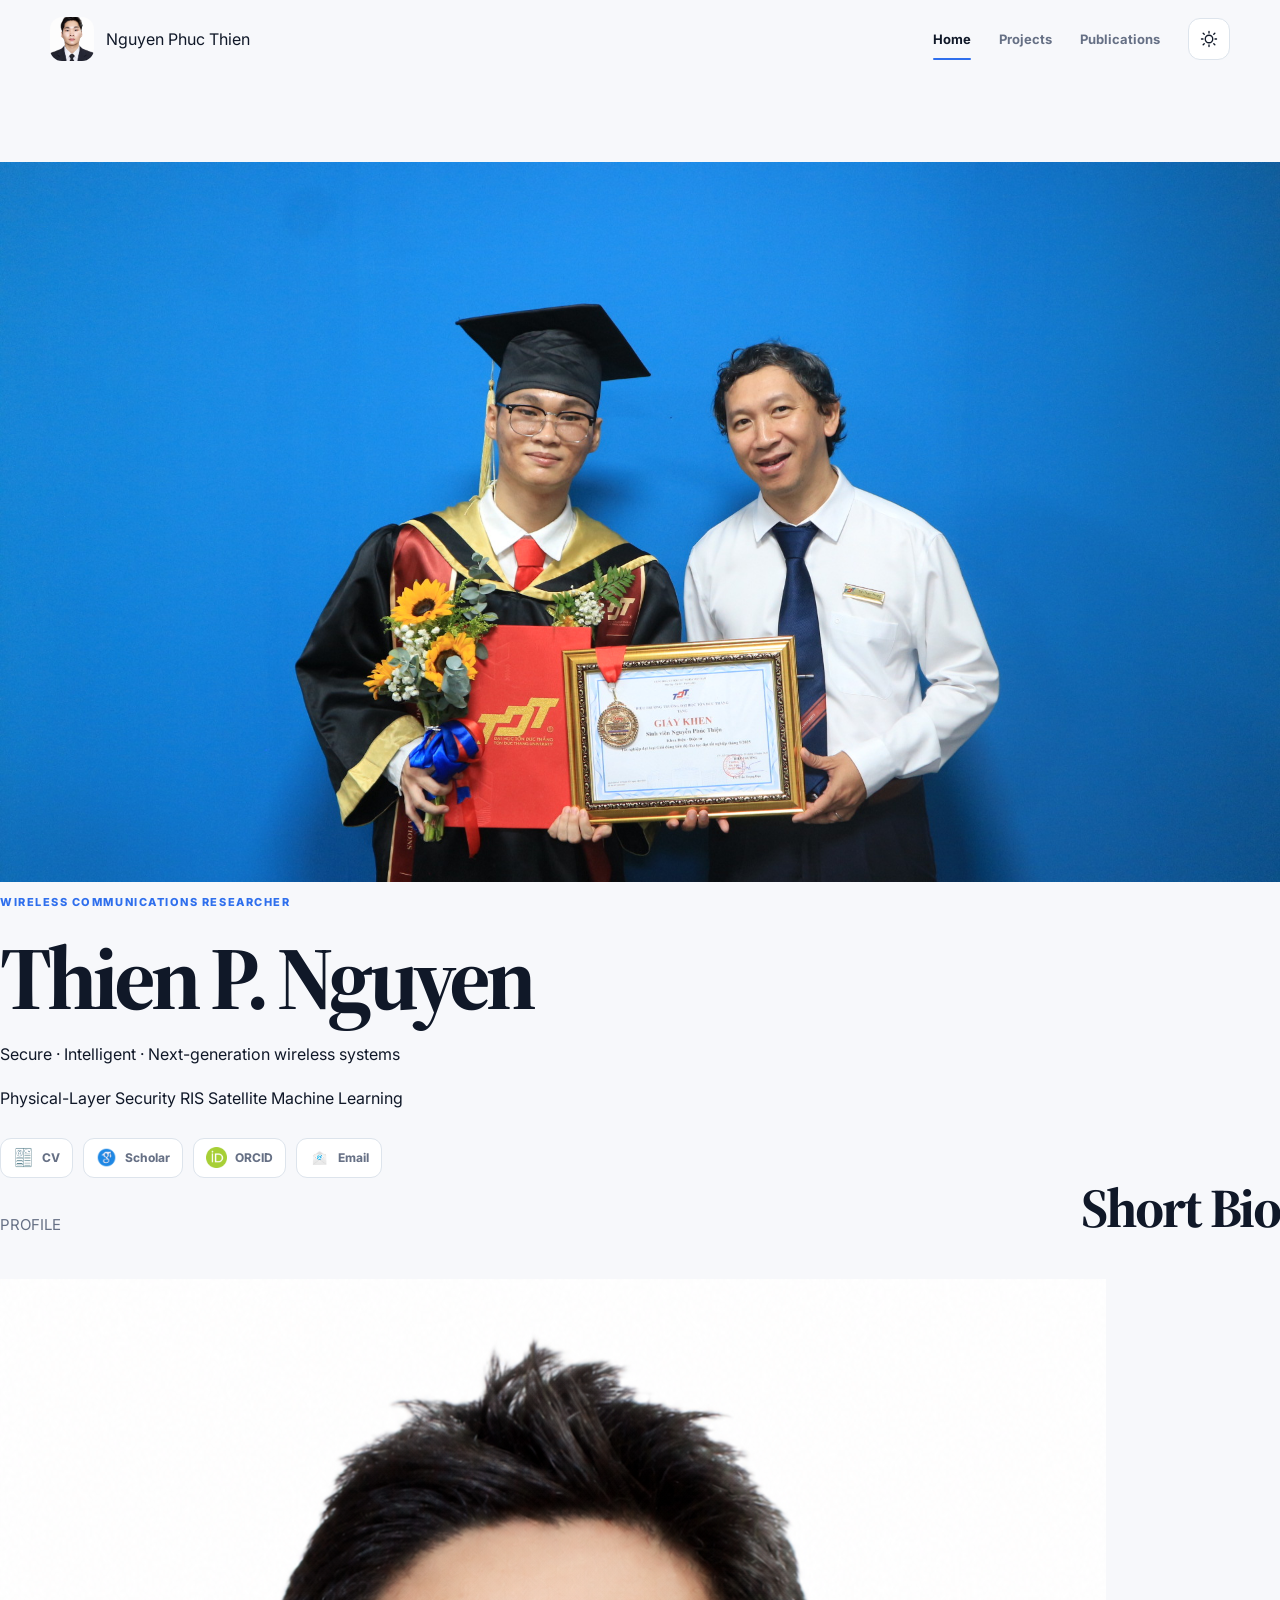
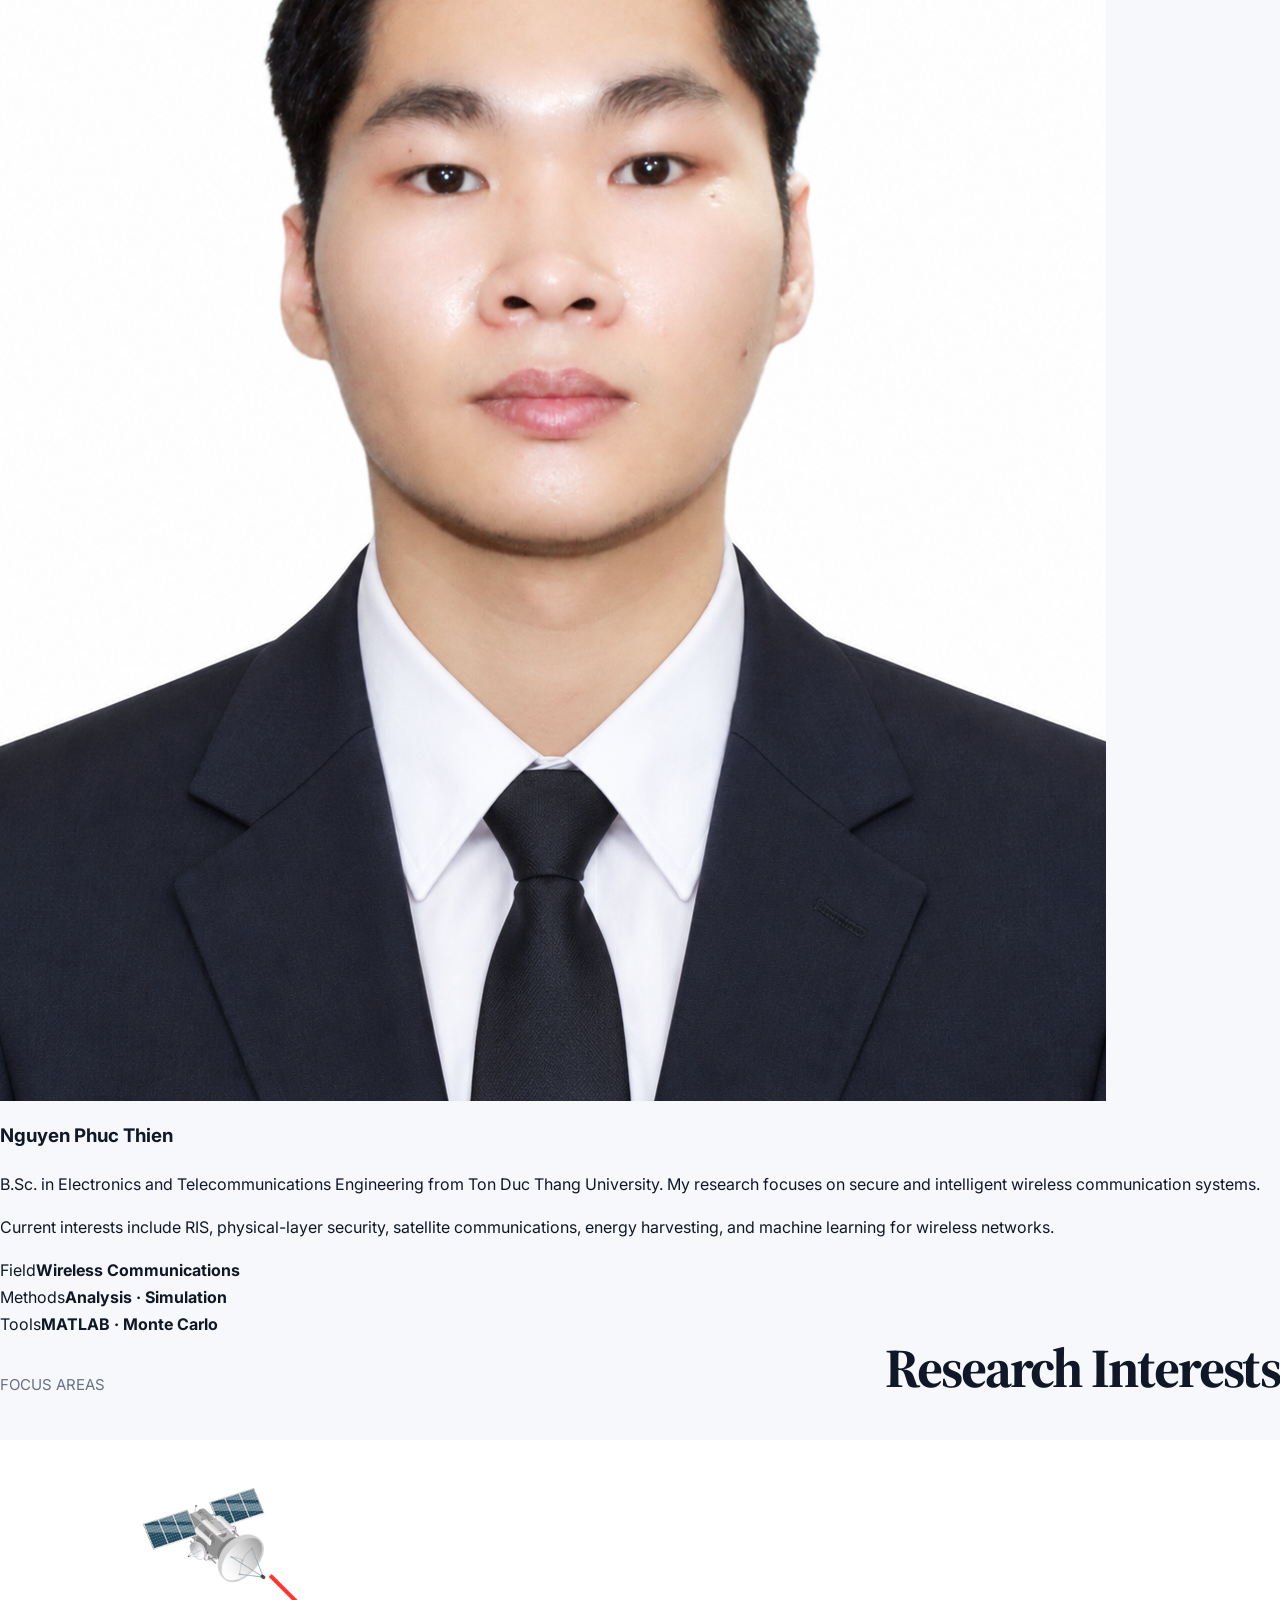
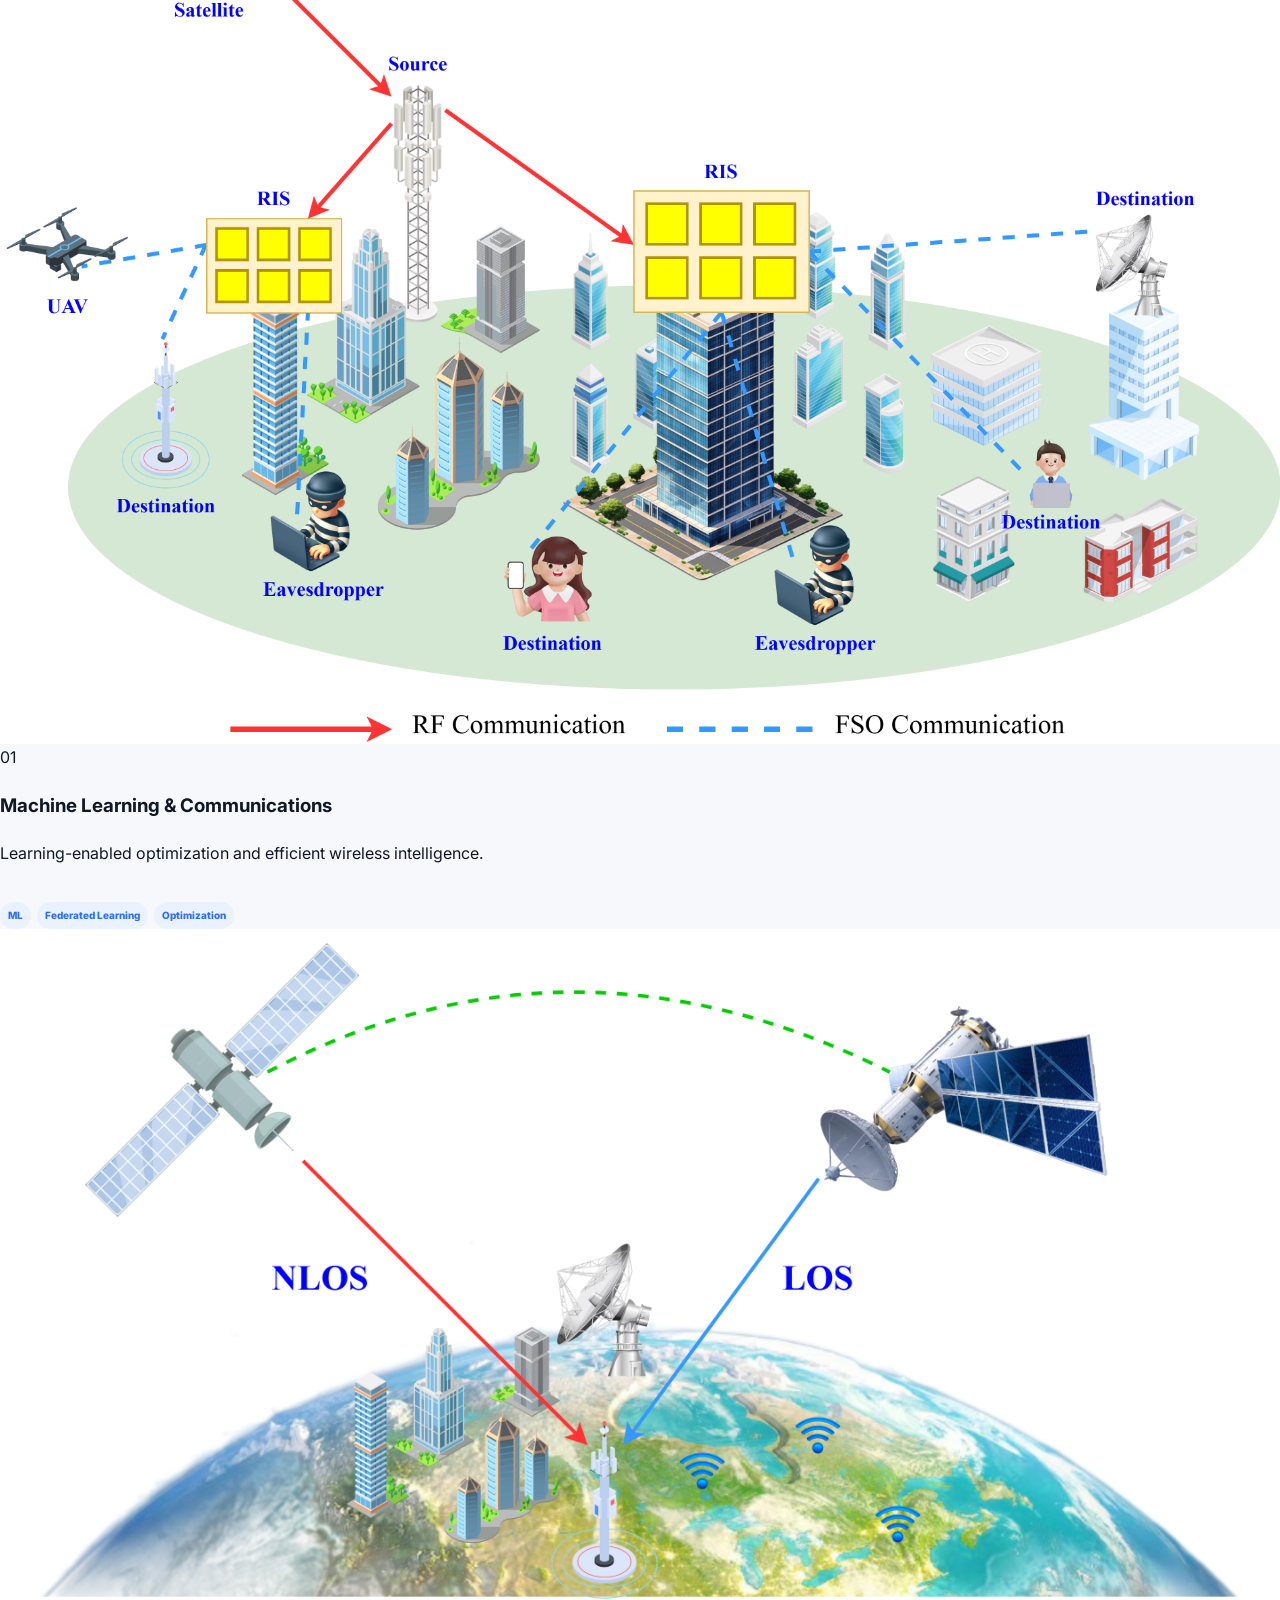
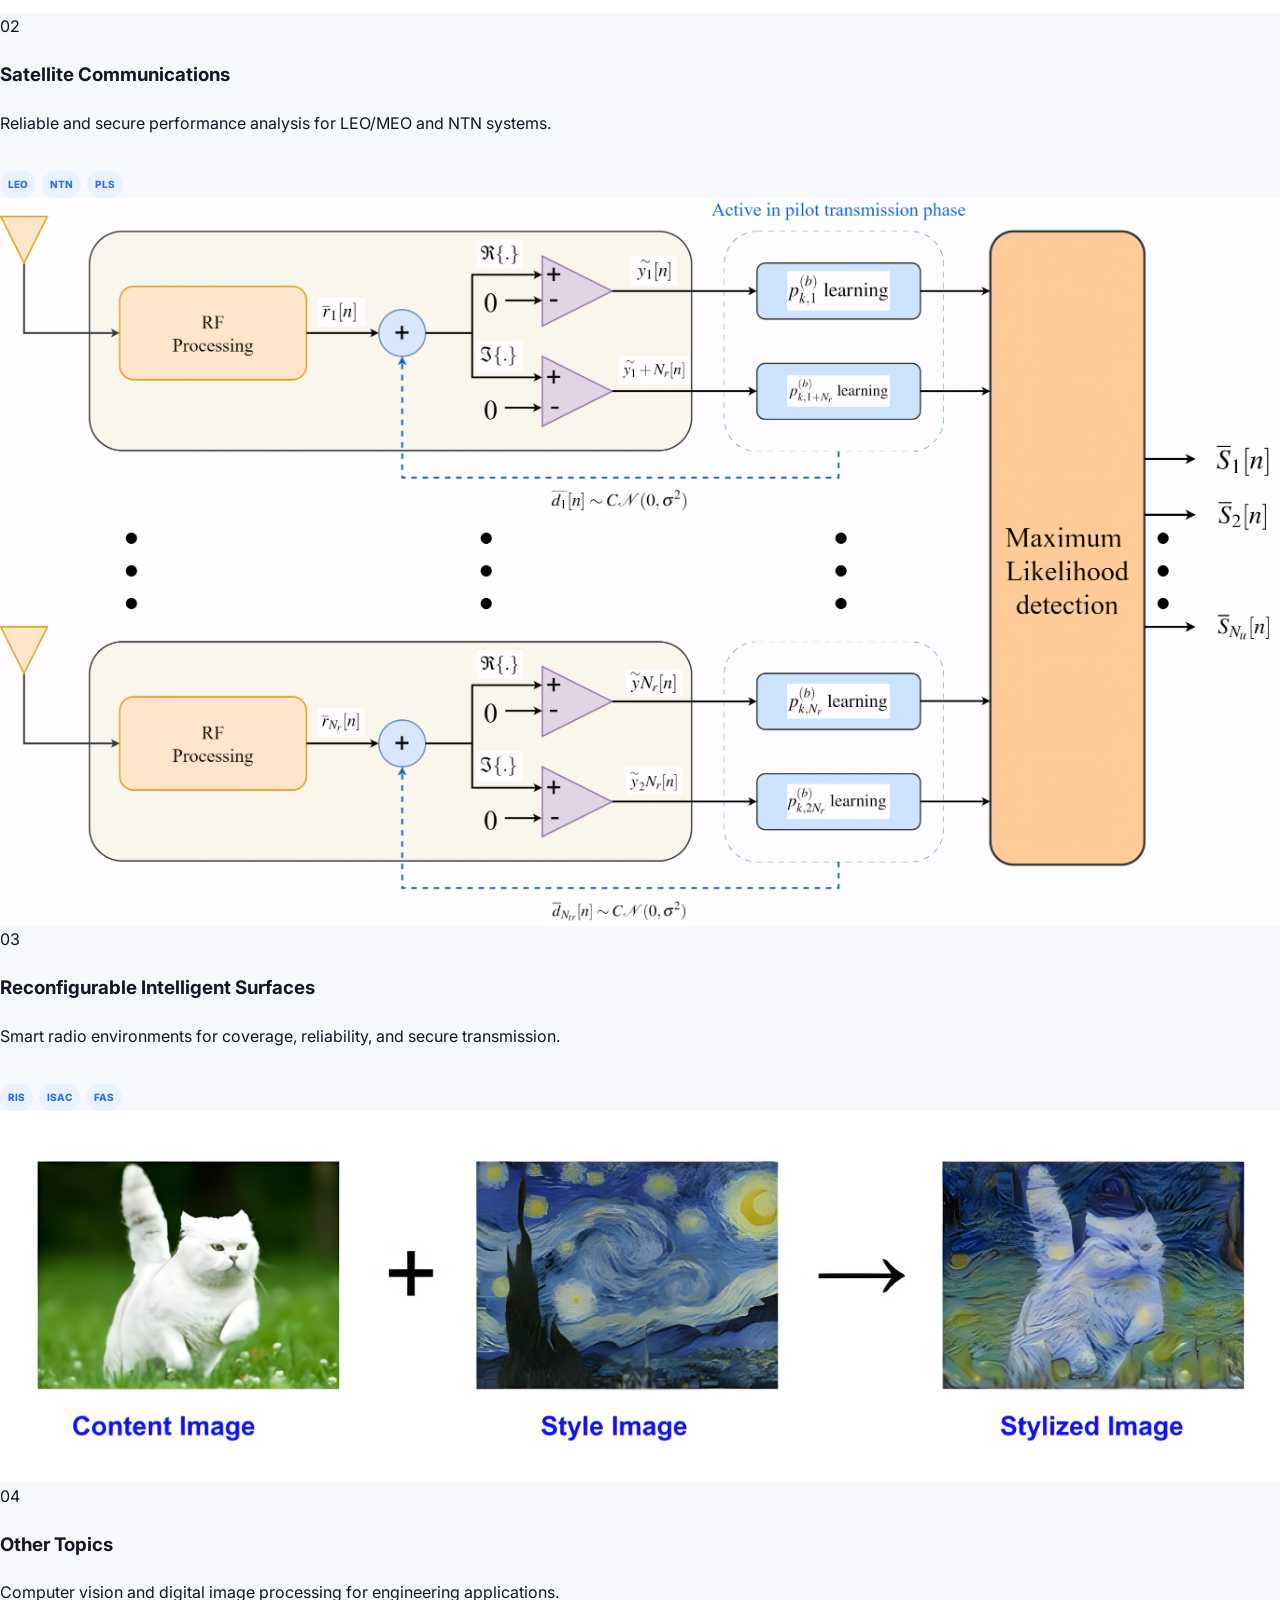
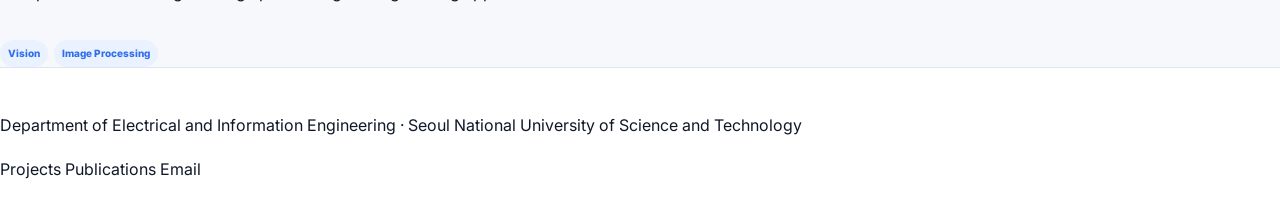
==== index.html @ 49762469 "Refine Home to minimal modern academic style" ====
<!DOCTYPE html>
<html lang="en">
<head>
  <meta charset="UTF-8">
  <meta name="viewport" content="width=device-width,initial-scale=1.0">
  <title>Thien P. Nguyen | Academic Homepage</title>
  <meta name="description" content="Academic homepage of Thien P. Nguyen — Wireless Communications Researcher.">
  <link rel="icon" type="image/png" href="./assets/anhthe.png">
  <link rel="preconnect" href="https://fonts.googleapis.com">
  <link rel="preconnect" href="https://fonts.gstatic.com" crossorigin>
  <link href="https://fonts.googleapis.com/css2?family=Inter:wght@400;500;600;700&family=Source+Serif+4:opsz,wght@8..60,600;8..60,700&display=swap" rel="stylesheet">
  <link rel="stylesheet" href="./assets/css/home.css?v=20260918-3">
</head>
<body>
  <header class="site-header">
    <div class="nav-container">
      <a class="brand" href="index.html">
        <img src="./assets/anhthe.png" alt="Thien P. Nguyen">
        <span>Nguyen Phuc Thien</span>
      </a>

      <nav class="desktop-nav" aria-label="Primary navigation">
        <a class="active" href="index.html">Home</a>
        <a href="projects.html">Projects</a>
        <a href="publications.html">Publications</a>
      </nav>

      <button class="theme-toggle" type="button" aria-label="Toggle light/dark mode">
        <svg class="sun-icon" viewBox="0 0 24 24"><path d="M12 4V2m0 20v-2M4 12H2m20 0h-2M5.64 5.64 4.22 4.22m15.56 15.56-1.42-1.42M18.36 5.64l1.42-1.42M4.22 19.78l1.42-1.42M12 17a5 5 0 1 0 0-10 5 5 0 0 0 0 10Z"/></svg>
        <svg class="moon-icon" viewBox="0 0 24 24"><path d="M21 15.1A9 9 0 1 1 8.9 3a7 7 0 0 0 12.1 12.1Z"/></svg>
      </button>

      <button class="menu-toggle" type="button" aria-label="Open menu" aria-expanded="false">
        <span></span><span></span><span></span>
      </button>
    </div>

    <nav class="mobile-nav" aria-label="Mobile navigation">
      <a class="active" href="index.html">Home</a>
      <a href="projects.html">Projects</a>
      <a href="publications.html">Publications</a>
    </nav>
  </header>

  <main>
    <section class="hero">
      <img class="hero-bg" src="./assets/thayPhuong.JPG" alt="Graduation photo">
      <div class="hero-shade"></div>
      <div class="hero-inner page-width">
        <div class="hero-copy">
          <p class="eyebrow">Wireless Communications Researcher</p>
          <h1>Thien P. Nguyen</h1>
          <p class="hero-role">Secure · Intelligent · Next-generation wireless systems</p>
          <div class="hero-tags">
            <span>Physical-Layer Security</span>
            <span>RIS</span>
            <span>Satellite</span>
            <span>Machine Learning</span>
          </div>
        </div>
      </div>
    </section>

    <section class="academic-links-wrap">
      <div class="academic-links">
        <a href="#" class="academic-link"><img src="./assets/CV.png" alt=""><span>CV</span></a>
        <a href="#" class="academic-link"><img src="./assets/gg.png" alt=""><span>Scholar</span></a>
        <a href="#" class="academic-link"><img src="./assets/ORCID.png" alt=""><span>ORCID</span></a>
        <a href="mailto:nguyenphucthien999@gmail.com" class="academic-link"><img src="./assets/email.png" alt=""><span>Email</span></a>
      </div>
    </section>

    <section class="section-heading">
      <p class="section-label">PROFILE</p>
      <h2>Short Bio</h2>
    </section>

    <section class="bio-band">
      <div class="page-width bio-grid">
        <div class="portrait-wrap">
          <img src="./assets/anhthe.png" alt="Thien P. Nguyen">
        </div>
        <div class="bio-copy">
          <h3>Nguyen Phuc Thien</h3>
          <p>
            B.Sc. in Electronics and Telecommunications Engineering from
            <a href="https://tdtu.edu.vn/" target="_blank" rel="noopener">Ton Duc Thang University</a>.
            My research focuses on secure and intelligent wireless communication systems.
          </p>
          <p>
            Current interests include RIS, physical-layer security, satellite communications,
            energy harvesting, and machine learning for wireless networks.
          </p>

          <div class="bio-meta">
            <div><span>Field</span><strong>Wireless Communications</strong></div>
            <div><span>Methods</span><strong>Analysis · Simulation</strong></div>
            <div><span>Tools</span><strong>MATLAB · Monte Carlo</strong></div>
          </div>
        </div>
      </div>
    </section>

    <section class="section-heading research-heading">
      <p class="section-label">FOCUS AREAS</p>
      <h2>Research Interests</h2>
    </section>

    <section class="research-list page-width">
      <article class="research-row">
        <div class="research-visual">
          <img src="./assets/b1.png" alt="Machine learning and communications">
        </div>
        <div class="research-text">
          <span class="number">01</span>
          <h3>Machine Learning &amp; Communications</h3>
          <p>Learning-enabled optimization and efficient wireless intelligence.</p>
          <div class="tags"><span>ML</span><span>Federated Learning</span><span>Optimization</span></div>
        </div>
      </article>

      <article class="research-row">
        <div class="research-visual">
          <img src="./assets/b2.png" alt="Satellite communications">
        </div>
        <div class="research-text">
          <span class="number">02</span>
          <h3>Satellite Communications</h3>
          <p>Reliable and secure performance analysis for LEO/MEO and NTN systems.</p>
          <div class="tags"><span>LEO</span><span>NTN</span><span>PLS</span></div>
        </div>
      </article>

      <article class="research-row">
        <div class="research-visual">
          <img src="./assets/b3.png" alt="Reconfigurable intelligent surfaces">
        </div>
        <div class="research-text">
          <span class="number">03</span>
          <h3>Reconfigurable Intelligent Surfaces</h3>
          <p>Smart radio environments for coverage, reliability, and secure transmission.</p>
          <div class="tags"><span>RIS</span><span>ISAC</span><span>FAS</span></div>
        </div>
      </article>

      <article class="research-row">
        <div class="research-visual">
          <img src="./assets/b4.png" alt="Image processing">
        </div>
        <div class="research-text">
          <span class="number">04</span>
          <h3>Other Topics</h3>
          <p>Computer vision and digital image processing for engineering applications.</p>
          <div class="tags"><span>Vision</span><span>Image Processing</span></div>
        </div>
      </article>
    </section>
  </main>

  <footer class="site-footer">
    <div class="page-width footer-inner">
      <p>Department of Electrical and Information Engineering · Seoul National University of Science and Technology</p>
      <div>
        <a href="projects.html">Projects</a>
        <a href="publications.html">Publications</a>
        <a href="mailto:nguyenphucthien999@gmail.com">Email</a>
      </div>
    </div>
  </footer>

  <script src="./assets/js/main.js?v=20260918-3"></script>
</body>
</html>
---- assets/css/home.css ----
:root{
  --bg:#f7f8fb;--surface:#ffffff;--surface-soft:#eef3f8;--text:#101828;--muted:#667085;
  --line:#dde4ec;--navy:#12335a;--blue:#2f6fed;--blue-soft:#eaf1ff;--shadow:0 22px 60px rgba(18,51,90,.12);
  --container:1180px;
}
*{box-sizing:border-box}
html{scroll-behavior:smooth}
body{margin:0;background:var(--bg);color:var(--text);font-family:Inter,Arial,sans-serif;line-height:1.7;-webkit-font-smoothing:antialiased}
a{color:inherit;text-decoration:none}
img{max-width:100%;display:block}
button{font:inherit}
.page-container{width:min(calc(100% - 40px),var(--container));margin:0 auto}
.section-space{padding:104px 0}
.nav-shell{position:sticky;top:0;z-index:100;background:color-mix(in srgb,var(--bg) 88%,transparent);backdrop-filter:blur(18px);border-bottom:1px solid var(--line)}
.nav-container{height:78px;width:min(calc(100% - 40px),var(--container));margin:0 auto;display:flex;align-items:center;gap:28px}
.brand{display:flex;align-items:center;gap:12px;min-width:0}
.brand img{width:44px;height:44px;border-radius:12px;object-fit:cover}
.brand span{display:grid;line-height:1.15}
.brand strong{font-size:14px;letter-spacing:.01em}
.brand small{margin-top:5px;font-size:11px;color:var(--muted);font-weight:600}
.desktop-nav{margin-left:auto;display:flex;align-items:center;gap:28px}
.desktop-nav a{font-size:13px;color:var(--muted);font-weight:700;position:relative}
.desktop-nav a:hover,.desktop-nav a.active{color:var(--text)}
.desktop-nav a.active:after{content:"";position:absolute;height:2px;left:0;right:0;bottom:-10px;background:var(--blue);border-radius:999px}
.nav-actions{display:flex;align-items:center;gap:9px}
.theme-toggle,.menu-toggle{width:42px;height:42px;border:1px solid var(--line);background:var(--surface);border-radius:12px;display:grid;place-items:center;color:var(--text);cursor:pointer}
.theme-toggle svg{width:18px;height:18px;fill:none;stroke:currentColor;stroke-width:1.8;stroke-linecap:round;stroke-linejoin:round}
.theme-toggle .moon-icon{display:none}
.menu-toggle{display:none;padding:0;align-content:center;gap:4px}
.menu-toggle span{display:block;width:17px;height:1.5px;background:currentColor}
.mobile-nav{display:none;border-bottom:1px solid var(--line);background:var(--surface);padding:8px 20px 14px}
.mobile-nav.open{display:grid}
.mobile-nav a{padding:11px 0;font-size:14px;font-weight:700;color:var(--muted);border-bottom:1px solid var(--line)}
.mobile-nav a:last-child{border-bottom:0}
.mobile-nav a.active{color:var(--text)}

.hero{padding-top:84px}
.hero-grid{display:grid;grid-template-columns:minmax(0,1.05fr) minmax(380px,.95fr);gap:76px;align-items:center}
.eyebrow{display:flex;align-items:center;gap:10px;color:var(--blue);font-size:11px;letter-spacing:.14em;text-transform:uppercase;font-weight:800}
.eyebrow span{width:8px;height:8px;border-radius:50%;background:var(--blue);box-shadow:0 0 0 5px color-mix(in srgb,var(--blue) 12%,transparent)}
.hero-copy h1{font-family:"Source Serif 4",Georgia,serif;font-size:clamp(58px,7vw,90px);line-height:.98;letter-spacing:-.055em;margin:22px 0 20px}
.hero-copy h1 em{font-style:normal;color:var(--blue)}
.hero-copy h2{font-size:clamp(22px,2vw,30px);line-height:1.25;letter-spacing:-.03em;margin:0 0 18px;max-width:760px}
.hero-lead{max-width:710px;color:var(--muted);font-size:17px;margin:0}
.hero-actions{display:flex;gap:12px;flex-wrap:wrap;margin-top:32px}
.btn{height:48px;padding:0 20px;border-radius:12px;display:inline-flex;align-items:center;justify-content:center;font-size:13px;font-weight:800;transition:.2s ease}
.btn:hover{transform:translateY(-2px)}
.btn.primary{background:var(--navy);color:#fff;box-shadow:0 12px 25px rgba(18,51,90,.18)}
.btn.secondary{background:var(--surface);border:1px solid var(--line);color:var(--text)}
.academic-links{display:flex;flex-wrap:wrap;gap:10px;margin-top:26px}
.academic-link{height:40px;padding:0 12px;border:1px solid var(--line);background:var(--surface);border-radius:11px;display:inline-flex;align-items:center;gap:8px;font-size:12px;font-weight:750;color:var(--muted)}
.academic-link:hover{color:var(--blue);border-color:color-mix(in srgb,var(--blue) 45%,var(--line))}
.academic-link img{width:21px;height:21px;object-fit:contain}
.hero-visual{position:relative}
.image-card{background:var(--surface);padding:12px;border-radius:30px;border:1px solid var(--line);box-shadow:var(--shadow);transform:rotate(1.2deg)}
.image-card img{width:100%;height:545px;object-fit:cover;object-position:50% 40%;border-radius:21px}
.floating-note{position:absolute;background:color-mix(in srgb,var(--surface) 94%,transparent);backdrop-filter:blur(12px);border:1px solid var(--line);box-shadow:0 14px 35px rgba(18,51,90,.12);border-radius:15px;padding:12px 14px;display:flex;align-items:center;gap:10px}
.floating-note small{display:block;color:var(--muted);font-size:10px;margin-bottom:2px}
.floating-note strong{font-size:12px}
.note-top{left:-35px;top:54px}.note-bottom{right:-18px;bottom:40px;display:block}
.note-dot{width:10px;height:10px;border-radius:50%;background:#39a66c;box-shadow:0 0 0 5px rgba(57,166,108,.13)}

.research-strip{background:var(--navy);color:#fff}
.strip-grid{display:grid;grid-template-columns:repeat(4,1fr)}
.strip-grid div{padding:22px 24px;border-right:1px solid rgba(255,255,255,.16);display:grid;grid-template-columns:auto 1fr;gap:13px;align-items:center}
.strip-grid div:first-child{padding-left:0}.strip-grid div:last-child{border-right:0}
.strip-grid span{font-size:10px;color:#8fb3e9;font-weight:800}
.strip-grid strong{font-size:12px;line-height:1.35}

.about-grid{display:grid;grid-template-columns:340px 1fr;gap:78px;align-items:center}
.portrait-card{background:var(--surface);border:1px solid var(--line);border-radius:24px;padding:14px;box-shadow:var(--shadow)}
.portrait-card>img{width:100%;aspect-ratio:4/5;object-fit:cover;object-position:center 25%;border-radius:17px}
.portrait-caption{padding:15px 5px 4px;display:grid;gap:4px}
.portrait-caption strong{font-size:14px}.portrait-caption span{font-size:11px;color:var(--muted)}
.section-kicker{text-transform:uppercase;letter-spacing:.14em;font-size:10px;color:var(--blue);font-weight:850;margin-bottom:13px}
.about-copy h2,.section-heading h2,.closing-card h2{font-family:"Source Serif 4",Georgia,serif;font-size:clamp(36px,4.3vw,58px);line-height:1.08;letter-spacing:-.04em;margin:0 0 24px}
.about-copy>p{font-size:16px;color:var(--muted);margin:0 0 18px}
.about-copy a{color:var(--blue);font-weight:650}
.about-meta{display:grid;grid-template-columns:repeat(3,1fr);gap:12px;margin-top:30px}
.about-meta div{background:var(--surface);border:1px solid var(--line);border-radius:14px;padding:14px}
.about-meta span{display:block;color:var(--muted);font-size:10px;text-transform:uppercase;letter-spacing:.09em;font-weight:800;margin-bottom:5px}
.about-meta strong{font-size:12px;line-height:1.35}

.research-section{background:var(--surface-soft);border-block:1px solid var(--line)}
.section-heading{display:flex;justify-content:space-between;gap:60px;align-items:end;margin-bottom:42px}
.section-heading h2{margin-bottom:0}.section-heading>p{max-width:430px;margin:0;color:var(--muted);font-size:15px}
.research-grid{display:grid;grid-template-columns:repeat(2,1fr);gap:18px}
.research-card{background:var(--surface);border:1px solid var(--line);border-radius:20px;overflow:hidden;display:grid;grid-template-columns:220px 1fr;min-height:270px;transition:.22s ease}
.research-card:hover{transform:translateY(-4px);box-shadow:var(--shadow)}
.research-image{background:#fff;display:grid;place-items:center;padding:18px;border-right:1px solid var(--line)}
.research-image img{width:100%;height:100%;max-height:230px;object-fit:contain}
.research-content{padding:25px;display:flex;flex-direction:column}
.card-index{font-size:10px;color:var(--blue);font-weight:850;letter-spacing:.12em}
.research-content h3{font-size:20px;line-height:1.25;letter-spacing:-.02em;margin:9px 0 10px}
.research-content p{color:var(--muted);font-size:13.5px;margin:0}
.tags{display:flex;flex-wrap:wrap;gap:6px;margin-top:auto;padding-top:18px}
.tags span{background:var(--blue-soft);color:var(--blue);font-size:10px;font-weight:800;border-radius:999px;padding:5px 8px}

.closing-section{padding-top:78px;padding-bottom:78px}
.closing-card{background:linear-gradient(135deg,var(--navy),#1c4d85);color:#fff;border-radius:24px;padding:42px 46px;display:flex;align-items:center;justify-content:space-between;gap:30px}
.closing-card h2{font-size:clamp(30px,3.5vw,46px);margin:0;max-width:760px}
.closing-card .section-kicker{color:#9bc0ff}.closing-card .btn.primary{background:#fff;color:var(--navy);box-shadow:none}

.site-footer{border-top:1px solid var(--line);background:var(--surface);padding:28px 0}
.footer-grid{display:flex;align-items:center;justify-content:space-between;gap:30px}
.footer-grid strong{font-size:13px}.footer-grid p{margin:3px 0 0;color:var(--muted);font-size:11px}
.footer-links{display:flex;gap:18px}.footer-links a{font-size:11px;font-weight:750;color:var(--muted)}.footer-links a:hover{color:var(--blue)}

body.dark-mode{
  --bg:#0f141b;--surface:#151c25;--surface-soft:#121922;--text:#eef3f8;--muted:#9caec2;
  --line:#273240;--navy:#0d2747;--blue:#77a8ff;--blue-soft:#172b49;--shadow:0 22px 60px rgba(0,0,0,.28)
}
body.dark-mode .sun-icon{display:none}.moon-icon{display:none}body.dark-mode .moon-icon{display:block}
body.dark-mode .research-image{background:#f6f8fb}
body.dark-mode .closing-card{background:linear-gradient(135deg,#112c4f,#19477b)}

@media(max-width:1020px){
  .hero-grid{grid-template-columns:1fr;gap:50px}
  .hero-copy{max-width:760px}
  .hero-visual{max-width:650px}
  .image-card img{height:500px}
  .strip-grid{grid-template-columns:repeat(2,1fr)}
  .strip-grid div:nth-child(2){border-right:0}
  .strip-grid div:first-child,.strip-grid div:nth-child(3){padding-left:0}
  .about-grid{grid-template-columns:280px 1fr;gap:50px}
  .research-card{grid-template-columns:180px 1fr}
}
@media(max-width:760px){
  .page-container{width:min(calc(100% - 28px),var(--container))}
  .section-space{padding:78px 0}
  .desktop-nav{display:none}.menu-toggle{display:grid}
  .brand small{display:none}
  .hero{padding-top:62px}
  .hero-copy h1{font-size:clamp(48px,14vw,70px)}
  .hero-visual{max-width:none}
  .image-card img{height:420px}
  .note-top{left:10px;top:24px}.note-bottom{right:8px;bottom:20px}
  .strip-grid{grid-template-columns:1fr}
  .strip-grid div{border-right:0;border-bottom:1px solid rgba(255,255,255,.16);padding-left:0}
  .strip-grid div:last-child{border-bottom:0}
  .about-grid{grid-template-columns:1fr}
  .portrait-card{max-width:340px}
  .about-meta{grid-template-columns:1fr}
  .section-heading{align-items:start;flex-direction:column;gap:16px}
  .research-grid{grid-template-columns:1fr}
  .research-card{grid-template-columns:150px 1fr}
  .closing-card{align-items:flex-start;flex-direction:column;padding:32px}
  .footer-grid{align-items:flex-start;flex-direction:column}
}
@media(max-width:520px){
  .nav-container{height:68px}
  .brand img{width:38px;height:38px}
  .brand strong{font-size:13px}
  .hero-grid{gap:38px}
  .hero-copy h2{font-size:21px}
  .hero-lead{font-size:15px}
  .academic-links{gap:7px}
  .academic-link{height:38px;padding:0 10px}
  .image-card{padding:8px;border-radius:22px}
  .image-card img{height:330px;border-radius:16px}
  .floating-note{display:none}
  .research-card{grid-template-columns:1fr}
  .research-image{height:210px;border-right:0;border-bottom:1px solid var(--line)}
}
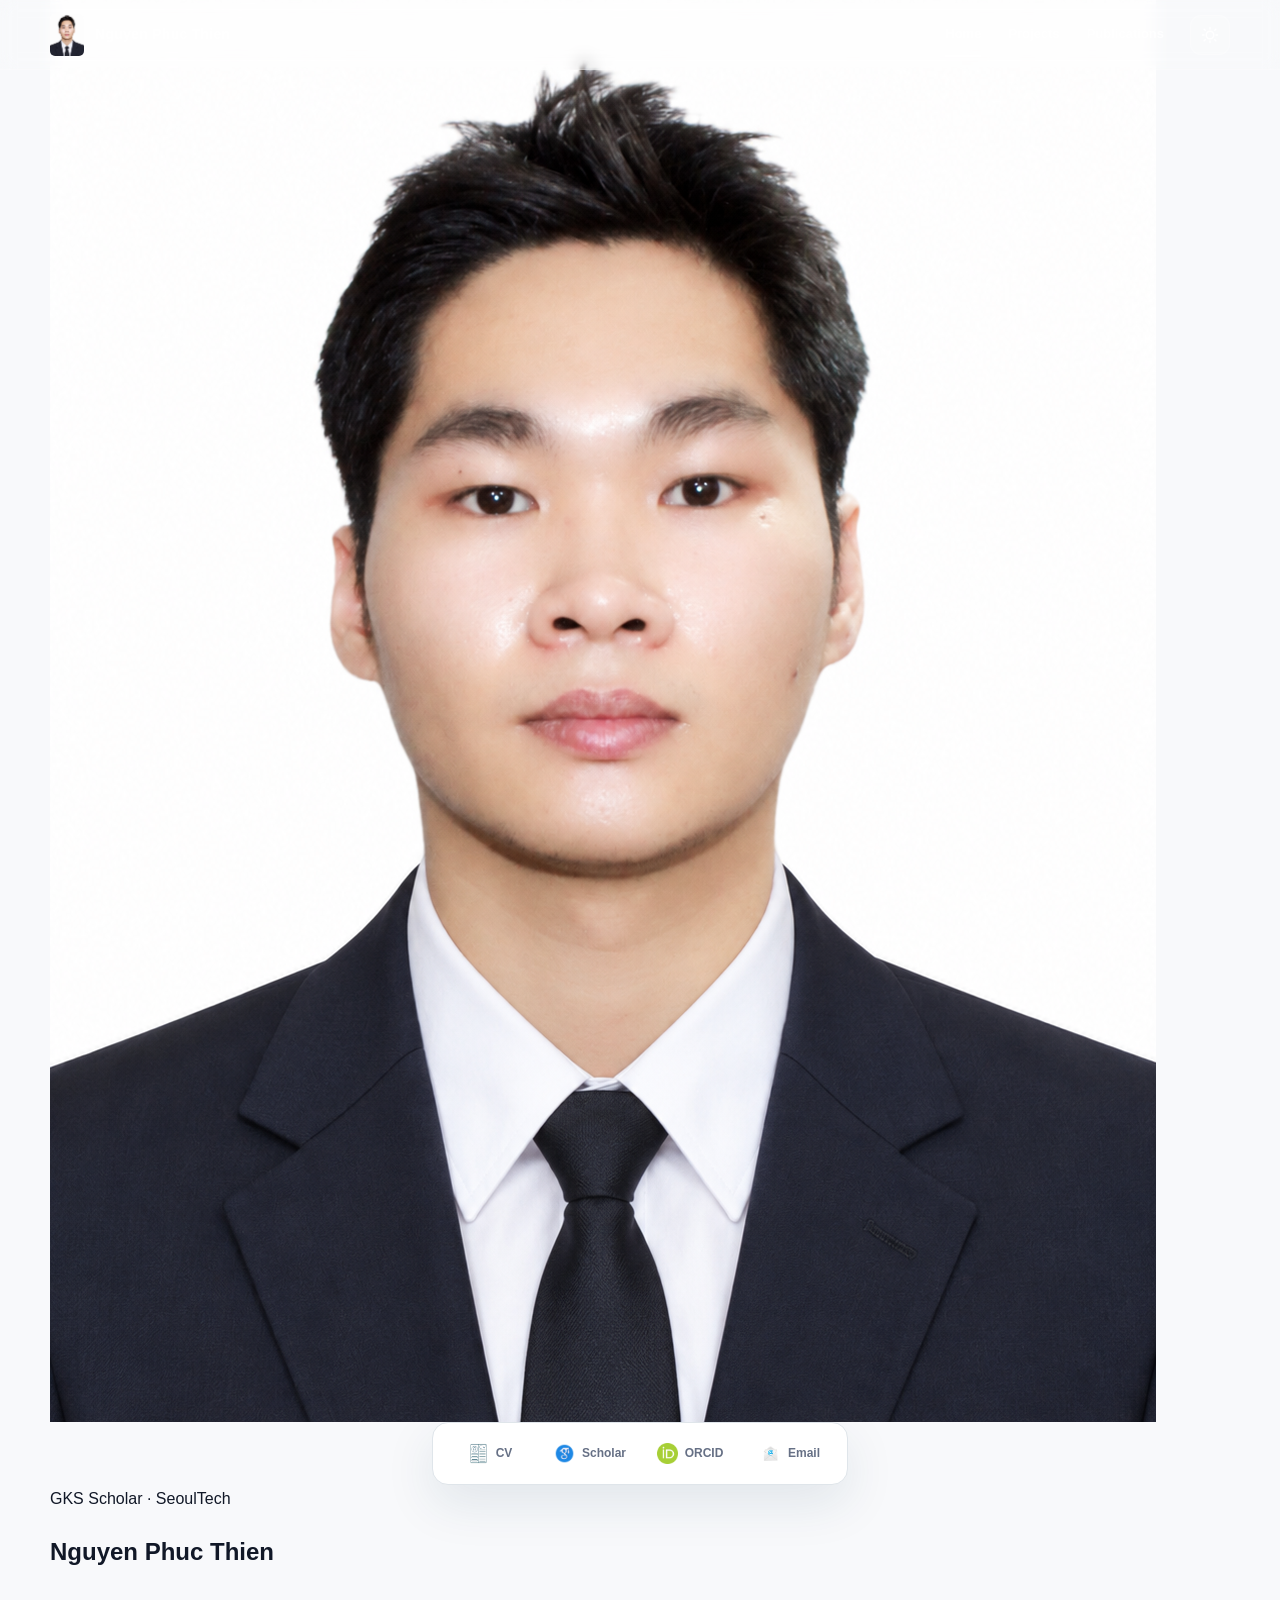
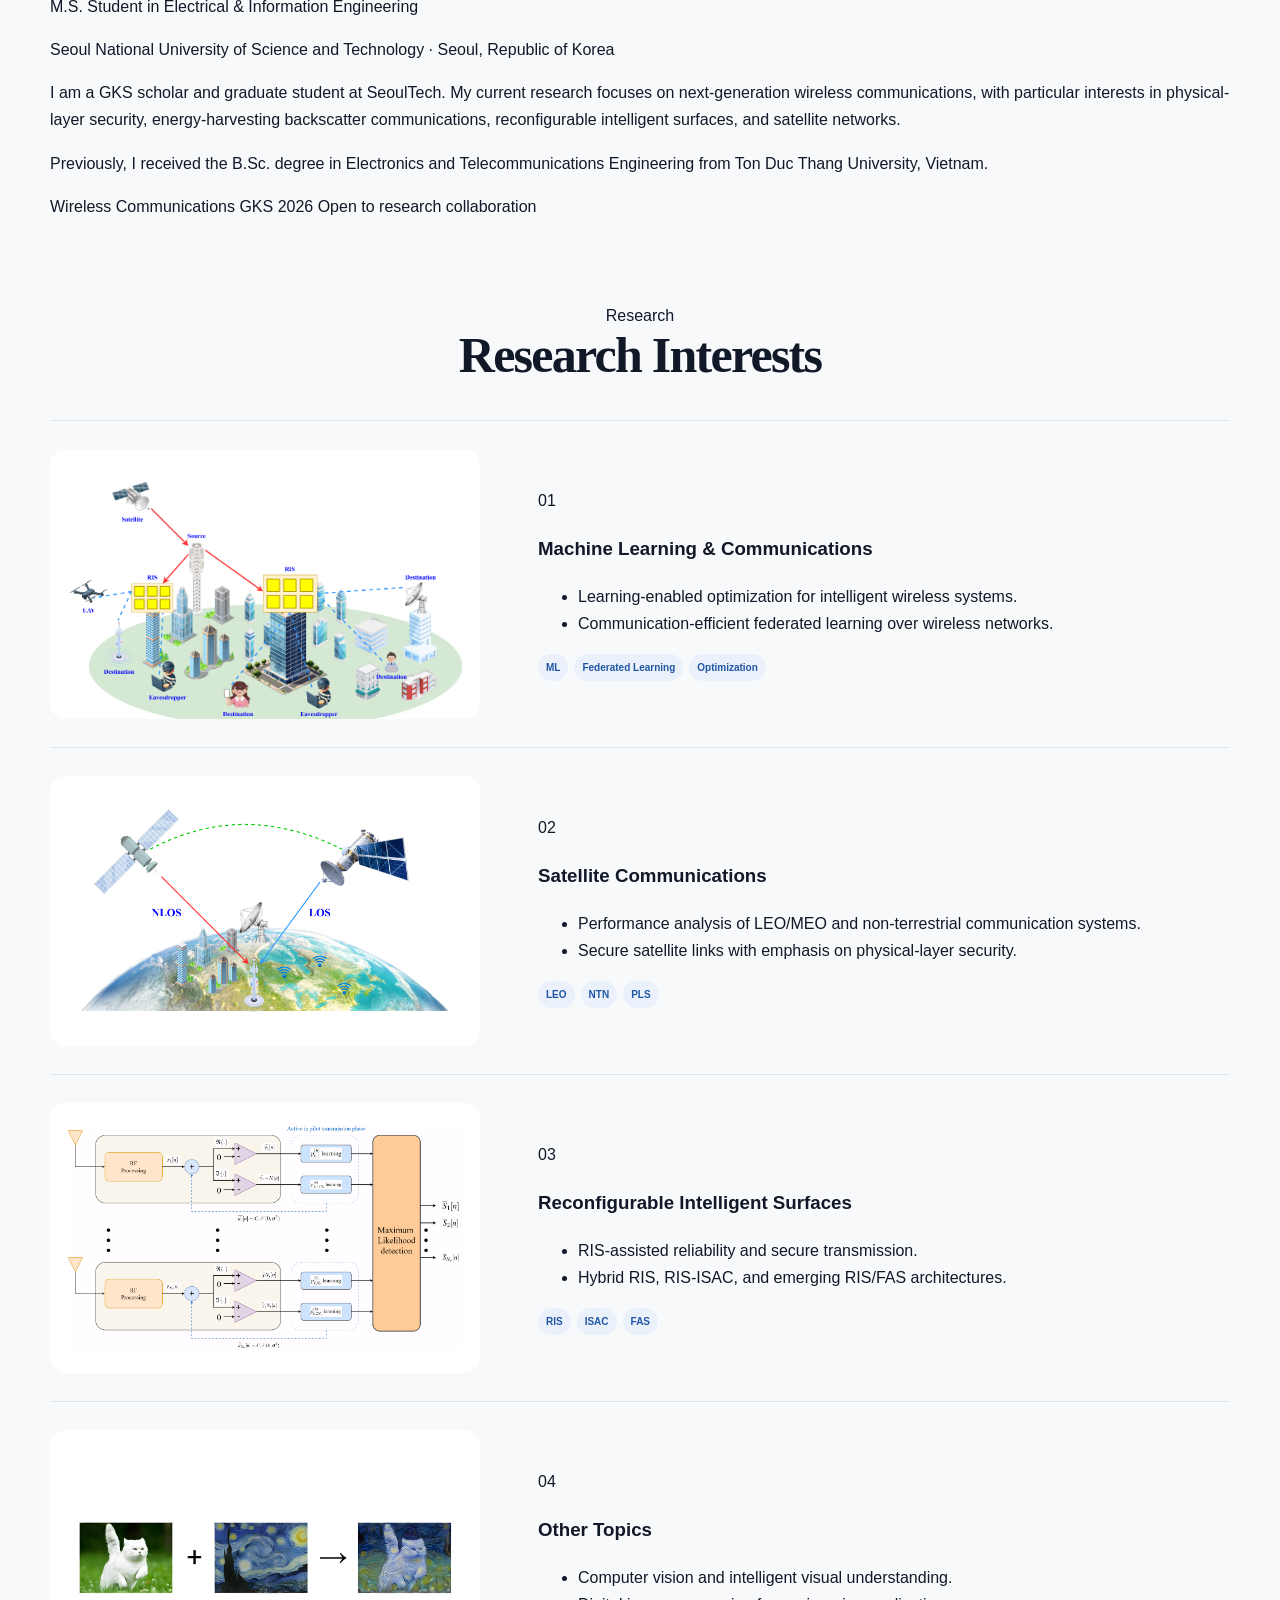
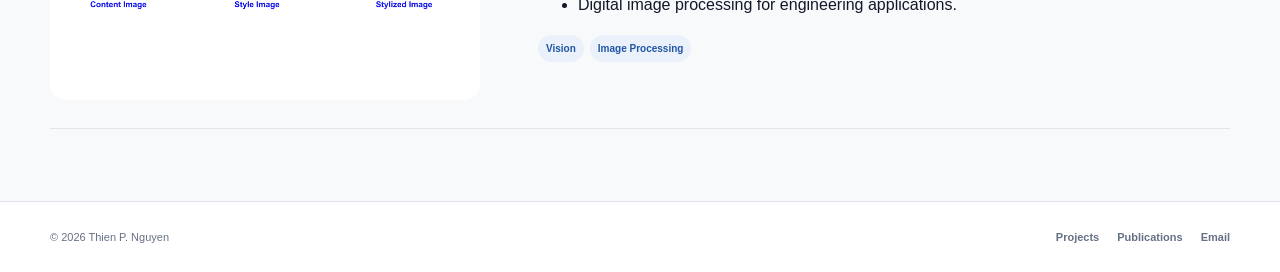
==== commit 9691f59f: "Update Home profile for SeoulTech and restore classic research layout" ====
--- a/index.html
+++ b/index.html
@@ -4,12 +4,12 @@
   <meta charset="UTF-8">
   <meta name="viewport" content="width=device-width,initial-scale=1.0">
   <title>Thien P. Nguyen | Academic Homepage</title>
-  <meta name="description" content="Academic homepage of Thien P. Nguyen — Wireless Communications Researcher.">
+  <meta name="description" content="Academic homepage of Thien P. Nguyen — GKS scholar and graduate student at SeoulTech working on wireless communications.">
   <link rel="icon" type="image/png" href="./assets/anhthe.png">
   <link rel="preconnect" href="https://fonts.googleapis.com">
   <link rel="preconnect" href="https://fonts.gstatic.com" crossorigin>
-  <link href="https://fonts.googleapis.com/css2?family=Inter:wght@400;500;600;700&family=Source+Serif+4:opsz,wght@8..60,600;8..60,700&display=swap" rel="stylesheet">
-  <link rel="stylesheet" href="./assets/css/home.css?v=20260918-3">
+  <link href="https://fonts.googleapis.com/css2?family=Montserrat:wght@400;500;600;700;800&display=swap" rel="stylesheet">
+  <link rel="stylesheet" href="./assets/css/home.css?v=20260918-4">
 </head>
 <body>
   <header class="site-header">
@@ -43,66 +43,62 @@
   </header>
 
   <main>
-    <section class="hero">
-      <img class="hero-bg" src="./assets/thayPhuong.JPG" alt="Graduation photo">
-      <div class="hero-shade"></div>
-      <div class="hero-inner page-width">
-        <div class="hero-copy">
-          <p class="eyebrow">Wireless Communications Researcher</p>
-          <h1>Thien P. Nguyen</h1>
-          <p class="hero-role">Secure · Intelligent · Next-generation wireless systems</p>
-          <div class="hero-tags">
-            <span>Physical-Layer Security</span>
-            <span>RIS</span>
-            <span>Satellite</span>
-            <span>Machine Learning</span>
+    <section class="profile-section">
+      <div class="page-width profile-grid">
+        <aside class="profile-side">
+          <div class="portrait-card">
+            <img src="./assets/anhthe.png" alt="Portrait of Thien P. Nguyen">
+          </div>
+
+          <div class="academic-links">
+            <a href="#" class="academic-link" title="Curriculum Vitae">
+              <img src="./assets/CV.png" alt=""><span>CV</span>
+            </a>
+            <a href="#" class="academic-link" title="Google Scholar">
+              <img src="./assets/gg.png" alt=""><span>Scholar</span>
+            </a>
+            <a href="#" class="academic-link" title="ORCID">
+              <img src="./assets/ORCID.png" alt=""><span>ORCID</span>
+            </a>
+            <a href="mailto:nguyenphucthien999@gmail.com" class="academic-link" title="Email">
+              <img src="./assets/email.png" alt=""><span>Email</span>
+            </a>
+          </div>
+        </aside>
+
+        <div class="profile-copy">
+          <div class="status-line">
+            <span class="status-dot"></span>
+            <span>GKS Scholar · SeoulTech</span>
+          </div>
+
+          <h1>Nguyen Phuc Thien</h1>
+          <p class="role">M.S. Student in Electrical &amp; Information Engineering</p>
+          <p class="location">Seoul National University of Science and Technology · Seoul, Republic of Korea</p>
+
+          <div class="bio-text">
+            <p>
+              I am a GKS scholar and graduate student at SeoulTech. My current research focuses on
+              next-generation wireless communications, with particular interests in physical-layer security,
+              energy-harvesting backscatter communications, reconfigurable intelligent surfaces, and satellite networks.
+            </p>
+            <p>
+              Previously, I received the B.Sc. degree in Electronics and Telecommunications Engineering from
+              <a href="https://tdtu.edu.vn/" target="_blank" rel="noopener">Ton Duc Thang University</a>, Vietnam.
+            </p>
+          </div>
+
+          <div class="profile-chips">
+            <span>Wireless Communications</span>
+            <span>GKS 2026</span>
+            <span>Open to research collaboration</span>
           </div>
         </div>
       </div>
     </section>
 
-    <section class="academic-links-wrap">
-      <div class="academic-links">
-        <a href="#" class="academic-link"><img src="./assets/CV.png" alt=""><span>CV</span></a>
-        <a href="#" class="academic-link"><img src="./assets/gg.png" alt=""><span>Scholar</span></a>
-        <a href="#" class="academic-link"><img src="./assets/ORCID.png" alt=""><span>ORCID</span></a>
-        <a href="mailto:nguyenphucthien999@gmail.com" class="academic-link"><img src="./assets/email.png" alt=""><span>Email</span></a>
-      </div>
-    </section>
-
     <section class="section-heading">
-      <p class="section-label">PROFILE</p>
-      <h2>Short Bio</h2>
-    </section>
-
-    <section class="bio-band">
-      <div class="page-width bio-grid">
-        <div class="portrait-wrap">
-          <img src="./assets/anhthe.png" alt="Thien P. Nguyen">
-        </div>
-        <div class="bio-copy">
-          <h3>Nguyen Phuc Thien</h3>
-          <p>
-            B.Sc. in Electronics and Telecommunications Engineering from
-            <a href="https://tdtu.edu.vn/" target="_blank" rel="noopener">Ton Duc Thang University</a>.
-            My research focuses on secure and intelligent wireless communication systems.
-          </p>
-          <p>
-            Current interests include RIS, physical-layer security, satellite communications,
-            energy harvesting, and machine learning for wireless networks.
-          </p>
-
-          <div class="bio-meta">
-            <div><span>Field</span><strong>Wireless Communications</strong></div>
-            <div><span>Methods</span><strong>Analysis · Simulation</strong></div>
-            <div><span>Tools</span><strong>MATLAB · Monte Carlo</strong></div>
-          </div>
-        </div>
-      </div>
-    </section>
-
-    <section class="section-heading research-heading">
-      <p class="section-label">FOCUS AREAS</p>
+      <span>Research</span>
       <h2>Research Interests</h2>
     </section>
 
@@ -111,10 +107,13 @@
         <div class="research-visual">
           <img src="./assets/b1.png" alt="Machine learning and communications">
         </div>
-        <div class="research-text">
-          <span class="number">01</span>
+        <div class="research-copy">
+          <span class="research-index">01</span>
           <h3>Machine Learning &amp; Communications</h3>
-          <p>Learning-enabled optimization and efficient wireless intelligence.</p>
+          <ul>
+            <li>Learning-enabled optimization for intelligent wireless systems.</li>
+            <li>Communication-efficient federated learning over wireless networks.</li>
+          </ul>
           <div class="tags"><span>ML</span><span>Federated Learning</span><span>Optimization</span></div>
         </div>
       </article>
@@ -123,10 +122,13 @@
         <div class="research-visual">
           <img src="./assets/b2.png" alt="Satellite communications">
         </div>
-        <div class="research-text">
-          <span class="number">02</span>
+        <div class="research-copy">
+          <span class="research-index">02</span>
           <h3>Satellite Communications</h3>
-          <p>Reliable and secure performance analysis for LEO/MEO and NTN systems.</p>
+          <ul>
+            <li>Performance analysis of LEO/MEO and non-terrestrial communication systems.</li>
+            <li>Secure satellite links with emphasis on physical-layer security.</li>
+          </ul>
           <div class="tags"><span>LEO</span><span>NTN</span><span>PLS</span></div>
         </div>
       </article>
@@ -135,22 +137,28 @@
         <div class="research-visual">
           <img src="./assets/b3.png" alt="Reconfigurable intelligent surfaces">
         </div>
-        <div class="research-text">
-          <span class="number">03</span>
+        <div class="research-copy">
+          <span class="research-index">03</span>
           <h3>Reconfigurable Intelligent Surfaces</h3>
-          <p>Smart radio environments for coverage, reliability, and secure transmission.</p>
+          <ul>
+            <li>RIS-assisted reliability and secure transmission.</li>
+            <li>Hybrid RIS, RIS-ISAC, and emerging RIS/FAS architectures.</li>
+          </ul>
           <div class="tags"><span>RIS</span><span>ISAC</span><span>FAS</span></div>
         </div>
       </article>
 
       <article class="research-row">
         <div class="research-visual">
-          <img src="./assets/b4.png" alt="Image processing">
+          <img src="./assets/b4.png" alt="Computer vision and image processing">
         </div>
-        <div class="research-text">
-          <span class="number">04</span>
+        <div class="research-copy">
+          <span class="research-index">04</span>
           <h3>Other Topics</h3>
-          <p>Computer vision and digital image processing for engineering applications.</p>
+          <ul>
+            <li>Computer vision and intelligent visual understanding.</li>
+            <li>Digital image processing for engineering applications.</li>
+          </ul>
           <div class="tags"><span>Vision</span><span>Image Processing</span></div>
         </div>
       </article>
@@ -159,7 +167,7 @@
 
   <footer class="site-footer">
     <div class="page-width footer-inner">
-      <p>Department of Electrical and Information Engineering · Seoul National University of Science and Technology</p>
+      <p>© 2026 Thien P. Nguyen</p>
       <div>
         <a href="projects.html">Projects</a>
         <a href="publications.html">Publications</a>
@@ -168,6 +176,6 @@
     </div>
   </footer>
 
-  <script src="./assets/js/main.js?v=20260918-3"></script>
+  <script src="./assets/js/main.js?v=20260918-4"></script>
 </body>
 </html>
--- a/assets/css/home.css
+++ b/assets/css/home.css
@@ -1,164 +1,407 @@
 :root{
-  --bg:#f7f8fb;--surface:#ffffff;--surface-soft:#eef3f8;--text:#101828;--muted:#667085;
-  --line:#dde4ec;--navy:#12335a;--blue:#2f6fed;--blue-soft:#eaf1ff;--shadow:0 22px 60px rgba(18,51,90,.12);
-  --container:1180px;
+  --bg:#f8f9fb;
+  --surface:#ffffff;
+  --surface-soft:#eef2f5;
+  --panel:#e8eff2;
+  --text:#111827;
+  --muted:#667085;
+  --line:#dfe5ea;
+  --blue:#2056a4;
+  --blue-soft:#eaf1fb;
+  --navy:#173f73;
+  --shadow:0 18px 50px rgba(21,54,91,.10);
+  --width:1180px;
 }
 *{box-sizing:border-box}
 html{scroll-behavior:smooth}
-body{margin:0;background:var(--bg);color:var(--text);font-family:Inter,Arial,sans-serif;line-height:1.7;-webkit-font-smoothing:antialiased}
+body{
+  margin:0;
+  background:var(--bg);
+  color:var(--text);
+  font-family:Inter,Arial,sans-serif;
+  line-height:1.7;
+  -webkit-font-smoothing:antialiased;
+}
 a{color:inherit;text-decoration:none}
-img{max-width:100%;display:block}
+img{display:block;max-width:100%}
 button{font:inherit}
-.page-container{width:min(calc(100% - 40px),var(--container));margin:0 auto}
-.section-space{padding:104px 0}
-.nav-shell{position:sticky;top:0;z-index:100;background:color-mix(in srgb,var(--bg) 88%,transparent);backdrop-filter:blur(18px);border-bottom:1px solid var(--line)}
-.nav-container{height:78px;width:min(calc(100% - 40px),var(--container));margin:0 auto;display:flex;align-items:center;gap:28px}
-.brand{display:flex;align-items:center;gap:12px;min-width:0}
-.brand img{width:44px;height:44px;border-radius:12px;object-fit:cover}
-.brand span{display:grid;line-height:1.15}
-.brand strong{font-size:14px;letter-spacing:.01em}
-.brand small{margin-top:5px;font-size:11px;color:var(--muted);font-weight:600}
-.desktop-nav{margin-left:auto;display:flex;align-items:center;gap:28px}
-.desktop-nav a{font-size:13px;color:var(--muted);font-weight:700;position:relative}
-.desktop-nav a:hover,.desktop-nav a.active{color:var(--text)}
-.desktop-nav a.active:after{content:"";position:absolute;height:2px;left:0;right:0;bottom:-10px;background:var(--blue);border-radius:999px}
-.nav-actions{display:flex;align-items:center;gap:9px}
-.theme-toggle,.menu-toggle{width:42px;height:42px;border:1px solid var(--line);background:var(--surface);border-radius:12px;display:grid;place-items:center;color:var(--text);cursor:pointer}
+.page-width{width:min(calc(100% - 40px),var(--width));margin:0 auto}
+
+.site-header{
+  height:70px;
+  position:absolute;
+  left:0;right:0;top:0;
+  z-index:50;
+  background:rgba(255,255,255,.08);
+  backdrop-filter:blur(8px);
+  border-bottom:1px solid rgba(255,255,255,.2);
+}
+.nav-container{
+  width:min(calc(100% - 40px),var(--width));
+  height:100%;
+  margin:0 auto;
+  display:flex;
+  align-items:center;
+  gap:26px;
+}
+.brand{display:flex;align-items:center;gap:11px;color:#fff}
+.brand img{width:34px;height:42px;object-fit:cover;border-radius:5px}
+.brand span{font-size:14px;font-weight:700;letter-spacing:.02em}
+.desktop-nav{margin-left:auto;display:flex;align-items:center;gap:27px}
+.desktop-nav a{
+  color:rgba(255,255,255,.78);
+  font-size:13px;
+  font-weight:650;
+  position:relative;
+}
+.desktop-nav a:hover,.desktop-nav a.active{color:#fff}
+.desktop-nav a.active:after{
+  content:"";
+  position:absolute;
+  left:0;right:0;bottom:-11px;
+  height:2px;
+  border-radius:999px;
+  background:#fff;
+}
+.theme-toggle,.menu-toggle{
+  width:40px;height:40px;
+  border:1px solid rgba(255,255,255,.26);
+  border-radius:11px;
+  background:rgba(255,255,255,.12);
+  color:#fff;
+  display:grid;
+  place-items:center;
+  cursor:pointer;
+}
 .theme-toggle svg{width:18px;height:18px;fill:none;stroke:currentColor;stroke-width:1.8;stroke-linecap:round;stroke-linejoin:round}
 .theme-toggle .moon-icon{display:none}
-.menu-toggle{display:none;padding:0;align-content:center;gap:4px}
+.menu-toggle{display:none;align-content:center;gap:4px}
 .menu-toggle span{display:block;width:17px;height:1.5px;background:currentColor}
-.mobile-nav{display:none;border-bottom:1px solid var(--line);background:var(--surface);padding:8px 20px 14px}
-.mobile-nav.open{display:grid}
-.mobile-nav a{padding:11px 0;font-size:14px;font-weight:700;color:var(--muted);border-bottom:1px solid var(--line)}
+.mobile-nav{display:none}
+.mobile-nav.open{
+  display:grid;
+  position:absolute;
+  left:0;right:0;top:70px;
+  z-index:49;
+  background:var(--surface);
+  border-bottom:1px solid var(--line);
+  padding:8px 20px 14px;
+}
+.mobile-nav a{padding:10px 0;border-bottom:1px solid var(--line);font-size:14px;font-weight:650;color:var(--muted)}
 .mobile-nav a:last-child{border-bottom:0}
 .mobile-nav a.active{color:var(--text)}
 
-.hero{padding-top:84px}
-.hero-grid{display:grid;grid-template-columns:minmax(0,1.05fr) minmax(380px,.95fr);gap:76px;align-items:center}
-.eyebrow{display:flex;align-items:center;gap:10px;color:var(--blue);font-size:11px;letter-spacing:.14em;text-transform:uppercase;font-weight:800}
-.eyebrow span{width:8px;height:8px;border-radius:50%;background:var(--blue);box-shadow:0 0 0 5px color-mix(in srgb,var(--blue) 12%,transparent)}
-.hero-copy h1{font-family:"Source Serif 4",Georgia,serif;font-size:clamp(58px,7vw,90px);line-height:.98;letter-spacing:-.055em;margin:22px 0 20px}
-.hero-copy h1 em{font-style:normal;color:var(--blue)}
-.hero-copy h2{font-size:clamp(22px,2vw,30px);line-height:1.25;letter-spacing:-.03em;margin:0 0 18px;max-width:760px}
-.hero-lead{max-width:710px;color:var(--muted);font-size:17px;margin:0}
-.hero-actions{display:flex;gap:12px;flex-wrap:wrap;margin-top:32px}
-.btn{height:48px;padding:0 20px;border-radius:12px;display:inline-flex;align-items:center;justify-content:center;font-size:13px;font-weight:800;transition:.2s ease}
-.btn:hover{transform:translateY(-2px)}
-.btn.primary{background:var(--navy);color:#fff;box-shadow:0 12px 25px rgba(18,51,90,.18)}
-.btn.secondary{background:var(--surface);border:1px solid var(--line);color:var(--text)}
-.academic-links{display:flex;flex-wrap:wrap;gap:10px;margin-top:26px}
-.academic-link{height:40px;padding:0 12px;border:1px solid var(--line);background:var(--surface);border-radius:11px;display:inline-flex;align-items:center;gap:8px;font-size:12px;font-weight:750;color:var(--muted)}
-.academic-link:hover{color:var(--blue);border-color:color-mix(in srgb,var(--blue) 45%,var(--line))}
+.hero{
+  height:570px;
+  position:relative;
+  overflow:hidden;
+  background:#0b2749;
+}
+.hero-bg{
+  width:100%;height:100%;
+  object-fit:cover;
+  object-position:center 40%;
+}
+.hero-shade{
+  position:absolute;inset:0;
+  background:
+    linear-gradient(90deg,rgba(9,33,66,.74) 0%,rgba(9,33,66,.55) 34%,rgba(9,33,66,.12) 62%,rgba(9,33,66,.06) 100%),
+    linear-gradient(180deg,rgba(0,0,0,.10),rgba(0,0,0,.06));
+}
+.hero-inner{position:absolute;inset:0;display:flex;align-items:center;padding-top:44px}
+.hero-copy{max-width:680px;color:#fff}
+.eyebrow{
+  margin:0 0 16px;
+  text-transform:uppercase;
+  letter-spacing:.16em;
+  font-size:11px;
+  font-weight:800;
+  color:#b9d5ff;
+}
+.hero-copy h1{
+  margin:0;
+  font-family:"Source Serif 4",Georgia,serif;
+  font-size:clamp(56px,6.8vw,88px);
+  line-height:.98;
+  letter-spacing:-.055em;
+}
+.hero-role{
+  margin:20px 0 0;
+  font-size:20px;
+  font-weight:500;
+  color:rgba(255,255,255,.9);
+}
+.hero-tags{
+  display:flex;flex-wrap:wrap;gap:8px;
+  margin-top:26px;
+}
+.hero-tags span{
+  padding:7px 11px;
+  border:1px solid rgba(255,255,255,.27);
+  border-radius:999px;
+  background:rgba(255,255,255,.10);
+  font-size:11px;
+  font-weight:700;
+  color:#fff;
+  backdrop-filter:blur(8px);
+}
+
+.academic-links-wrap{
+  position:relative;
+  z-index:10;
+  margin-top:-26px;
+}
+.academic-links{
+  width:max-content;
+  max-width:calc(100% - 28px);
+  margin:0 auto;
+  padding:9px;
+  display:flex;
+  align-items:center;
+  gap:4px;
+  background:var(--surface);
+  border:1px solid var(--line);
+  border-radius:16px;
+  box-shadow:var(--shadow);
+}
+.academic-link{
+  min-width:96px;
+  height:43px;
+  padding:0 12px;
+  display:flex;
+  align-items:center;
+  justify-content:center;
+  gap:7px;
+  border-radius:10px;
+  color:var(--muted);
+  font-size:12px;
+  font-weight:700;
+  transition:.18s ease;
+}
+.academic-link:hover{background:var(--blue-soft);color:var(--blue)}
 .academic-link img{width:21px;height:21px;object-fit:contain}
-.hero-visual{position:relative}
-.image-card{background:var(--surface);padding:12px;border-radius:30px;border:1px solid var(--line);box-shadow:var(--shadow);transform:rotate(1.2deg)}
-.image-card img{width:100%;height:545px;object-fit:cover;object-position:50% 40%;border-radius:21px}
-.floating-note{position:absolute;background:color-mix(in srgb,var(--surface) 94%,transparent);backdrop-filter:blur(12px);border:1px solid var(--line);box-shadow:0 14px 35px rgba(18,51,90,.12);border-radius:15px;padding:12px 14px;display:flex;align-items:center;gap:10px}
-.floating-note small{display:block;color:var(--muted);font-size:10px;margin-bottom:2px}
-.floating-note strong{font-size:12px}
-.note-top{left:-35px;top:54px}.note-bottom{right:-18px;bottom:40px;display:block}
-.note-dot{width:10px;height:10px;border-radius:50%;background:#39a66c;box-shadow:0 0 0 5px rgba(57,166,108,.13)}
-
-.research-strip{background:var(--navy);color:#fff}
-.strip-grid{display:grid;grid-template-columns:repeat(4,1fr)}
-.strip-grid div{padding:22px 24px;border-right:1px solid rgba(255,255,255,.16);display:grid;grid-template-columns:auto 1fr;gap:13px;align-items:center}
-.strip-grid div:first-child{padding-left:0}.strip-grid div:last-child{border-right:0}
-.strip-grid span{font-size:10px;color:#8fb3e9;font-weight:800}
-.strip-grid strong{font-size:12px;line-height:1.35}
-
-.about-grid{display:grid;grid-template-columns:340px 1fr;gap:78px;align-items:center}
-.portrait-card{background:var(--surface);border:1px solid var(--line);border-radius:24px;padding:14px;box-shadow:var(--shadow)}
-.portrait-card>img{width:100%;aspect-ratio:4/5;object-fit:cover;object-position:center 25%;border-radius:17px}
-.portrait-caption{padding:15px 5px 4px;display:grid;gap:4px}
-.portrait-caption strong{font-size:14px}.portrait-caption span{font-size:11px;color:var(--muted)}
-.section-kicker{text-transform:uppercase;letter-spacing:.14em;font-size:10px;color:var(--blue);font-weight:850;margin-bottom:13px}
-.about-copy h2,.section-heading h2,.closing-card h2{font-family:"Source Serif 4",Georgia,serif;font-size:clamp(36px,4.3vw,58px);line-height:1.08;letter-spacing:-.04em;margin:0 0 24px}
-.about-copy>p{font-size:16px;color:var(--muted);margin:0 0 18px}
-.about-copy a{color:var(--blue);font-weight:650}
-.about-meta{display:grid;grid-template-columns:repeat(3,1fr);gap:12px;margin-top:30px}
-.about-meta div{background:var(--surface);border:1px solid var(--line);border-radius:14px;padding:14px}
-.about-meta span{display:block;color:var(--muted);font-size:10px;text-transform:uppercase;letter-spacing:.09em;font-weight:800;margin-bottom:5px}
-.about-meta strong{font-size:12px;line-height:1.35}
-
-.research-section{background:var(--surface-soft);border-block:1px solid var(--line)}
-.section-heading{display:flex;justify-content:space-between;gap:60px;align-items:end;margin-bottom:42px}
-.section-heading h2{margin-bottom:0}.section-heading>p{max-width:430px;margin:0;color:var(--muted);font-size:15px}
-.research-grid{display:grid;grid-template-columns:repeat(2,1fr);gap:18px}
-.research-card{background:var(--surface);border:1px solid var(--line);border-radius:20px;overflow:hidden;display:grid;grid-template-columns:220px 1fr;min-height:270px;transition:.22s ease}
-.research-card:hover{transform:translateY(-4px);box-shadow:var(--shadow)}
-.research-image{background:#fff;display:grid;place-items:center;padding:18px;border-right:1px solid var(--line)}
-.research-image img{width:100%;height:100%;max-height:230px;object-fit:contain}
-.research-content{padding:25px;display:flex;flex-direction:column}
-.card-index{font-size:10px;color:var(--blue);font-weight:850;letter-spacing:.12em}
-.research-content h3{font-size:20px;line-height:1.25;letter-spacing:-.02em;margin:9px 0 10px}
-.research-content p{color:var(--muted);font-size:13.5px;margin:0}
-.tags{display:flex;flex-wrap:wrap;gap:6px;margin-top:auto;padding-top:18px}
-.tags span{background:var(--blue-soft);color:var(--blue);font-size:10px;font-weight:800;border-radius:999px;padding:5px 8px}
-
-.closing-section{padding-top:78px;padding-bottom:78px}
-.closing-card{background:linear-gradient(135deg,var(--navy),#1c4d85);color:#fff;border-radius:24px;padding:42px 46px;display:flex;align-items:center;justify-content:space-between;gap:30px}
-.closing-card h2{font-size:clamp(30px,3.5vw,46px);margin:0;max-width:760px}
-.closing-card .section-kicker{color:#9bc0ff}.closing-card .btn.primary{background:#fff;color:var(--navy);box-shadow:none}
-
-.site-footer{border-top:1px solid var(--line);background:var(--surface);padding:28px 0}
-.footer-grid{display:flex;align-items:center;justify-content:space-between;gap:30px}
-.footer-grid strong{font-size:13px}.footer-grid p{margin:3px 0 0;color:var(--muted);font-size:11px}
-.footer-links{display:flex;gap:18px}.footer-links a{font-size:11px;font-weight:750;color:var(--muted)}.footer-links a:hover{color:var(--blue)}
+
+.section-heading{
+  padding:82px 20px 38px;
+  text-align:center;
+}
+.section-label{
+  margin:0 0 7px;
+  color:var(--blue);
+  font-size:10px;
+  letter-spacing:.16em;
+  font-weight:800;
+}
+.section-heading h2{
+  margin:0;
+  font-family:"Source Serif 4",Georgia,serif;
+  font-size:clamp(34px,4vw,50px);
+  line-height:1.05;
+  letter-spacing:-.035em;
+}
+
+.bio-band{
+  background:var(--panel);
+  border-block:1px solid var(--line);
+  padding:42px 0;
+}
+.bio-grid{
+  display:grid;
+  grid-template-columns:270px 1fr;
+  align-items:center;
+  gap:60px;
+}
+.portrait-wrap{
+  padding:10px;
+  background:var(--surface);
+  border:1px solid var(--line);
+  border-radius:18px;
+  box-shadow:0 12px 30px rgba(31,63,94,.07);
+}
+.portrait-wrap img{
+  width:100%;
+  aspect-ratio:4/5;
+  object-fit:cover;
+  object-position:center 25%;
+  border-radius:12px;
+}
+.bio-copy h3{
+  margin:0 0 12px;
+  font-family:"Source Serif 4",Georgia,serif;
+  font-size:30px;
+  letter-spacing:-.025em;
+}
+.bio-copy>p{
+  margin:0 0 13px;
+  color:var(--muted);
+  font-size:15.5px;
+  max-width:780px;
+}
+.bio-copy a{color:var(--blue);font-weight:650}
+.bio-meta{
+  display:flex;
+  flex-wrap:wrap;
+  gap:10px;
+  margin-top:25px;
+}
+.bio-meta div{
+  min-width:170px;
+  padding:11px 13px;
+  background:color-mix(in srgb,var(--surface) 72%,transparent);
+  border:1px solid var(--line);
+  border-radius:11px;
+}
+.bio-meta span{
+  display:block;
+  font-size:9px;
+  letter-spacing:.10em;
+  text-transform:uppercase;
+  color:var(--muted);
+  font-weight:800;
+  margin-bottom:3px;
+}
+.bio-meta strong{font-size:11px}
+
+.research-heading{padding-bottom:48px}
+.research-list{padding-bottom:72px}
+.research-row{
+  display:grid;
+  grid-template-columns:430px 1fr;
+  gap:58px;
+  align-items:center;
+  padding:28px 0;
+  border-top:1px solid var(--line);
+}
+.research-row:last-child{border-bottom:1px solid var(--line)}
+.research-visual{
+  height:270px;
+  border-radius:16px;
+  background:#fff;
+  display:grid;
+  place-items:center;
+  padding:18px;
+  overflow:hidden;
+}
+.research-visual img{
+  width:100%;height:100%;
+  object-fit:contain;
+}
+.research-text{max-width:600px}
+.number{
+  display:block;
+  margin-bottom:7px;
+  color:var(--blue);
+  font-size:10px;
+  font-weight:800;
+  letter-spacing:.12em;
+}
+.research-text h3{
+  margin:0 0 9px;
+  font-size:22px;
+  line-height:1.28;
+  letter-spacing:-.02em;
+}
+.research-text p{
+  margin:0;
+  color:var(--muted);
+  font-size:14px;
+}
+.tags{
+  display:flex;
+  flex-wrap:wrap;
+  gap:6px;
+  margin-top:16px;
+}
+.tags span{
+  padding:5px 8px;
+  border-radius:999px;
+  background:var(--blue-soft);
+  color:var(--blue);
+  font-size:10px;
+  font-weight:750;
+}
+
+.site-footer{
+  border-top:1px solid var(--line);
+  background:var(--surface);
+  padding:26px 0;
+}
+.footer-inner{
+  display:flex;
+  justify-content:space-between;
+  align-items:center;
+  gap:24px;
+}
+.footer-inner p{
+  margin:0;
+  color:var(--muted);
+  font-size:11px;
+}
+.footer-inner div{display:flex;gap:18px}
+.footer-inner a{
+  color:var(--muted);
+  font-size:11px;
+  font-weight:700;
+}
+.footer-inner a:hover{color:var(--blue)}
 
 body.dark-mode{
-  --bg:#0f141b;--surface:#151c25;--surface-soft:#121922;--text:#eef3f8;--muted:#9caec2;
-  --line:#273240;--navy:#0d2747;--blue:#77a8ff;--blue-soft:#172b49;--shadow:0 22px 60px rgba(0,0,0,.28)
-}
-body.dark-mode .sun-icon{display:none}.moon-icon{display:none}body.dark-mode .moon-icon{display:block}
-body.dark-mode .research-image{background:#f6f8fb}
-body.dark-mode .closing-card{background:linear-gradient(135deg,#112c4f,#19477b)}
-
-@media(max-width:1020px){
-  .hero-grid{grid-template-columns:1fr;gap:50px}
-  .hero-copy{max-width:760px}
-  .hero-visual{max-width:650px}
-  .image-card img{height:500px}
-  .strip-grid{grid-template-columns:repeat(2,1fr)}
-  .strip-grid div:nth-child(2){border-right:0}
-  .strip-grid div:first-child,.strip-grid div:nth-child(3){padding-left:0}
-  .about-grid{grid-template-columns:280px 1fr;gap:50px}
-  .research-card{grid-template-columns:180px 1fr}
-}
-@media(max-width:760px){
-  .page-container{width:min(calc(100% - 28px),var(--container))}
-  .section-space{padding:78px 0}
-  .desktop-nav{display:none}.menu-toggle{display:grid}
-  .brand small{display:none}
-  .hero{padding-top:62px}
-  .hero-copy h1{font-size:clamp(48px,14vw,70px)}
-  .hero-visual{max-width:none}
-  .image-card img{height:420px}
-  .note-top{left:10px;top:24px}.note-bottom{right:8px;bottom:20px}
-  .strip-grid{grid-template-columns:1fr}
-  .strip-grid div{border-right:0;border-bottom:1px solid rgba(255,255,255,.16);padding-left:0}
-  .strip-grid div:last-child{border-bottom:0}
-  .about-grid{grid-template-columns:1fr}
-  .portrait-card{max-width:340px}
-  .about-meta{grid-template-columns:1fr}
-  .section-heading{align-items:start;flex-direction:column;gap:16px}
-  .research-grid{grid-template-columns:1fr}
-  .research-card{grid-template-columns:150px 1fr}
-  .closing-card{align-items:flex-start;flex-direction:column;padding:32px}
-  .footer-grid{align-items:flex-start;flex-direction:column}
-}
-@media(max-width:520px){
-  .nav-container{height:68px}
-  .brand img{width:38px;height:38px}
-  .brand strong{font-size:13px}
-  .hero-grid{gap:38px}
-  .hero-copy h2{font-size:21px}
-  .hero-lead{font-size:15px}
-  .academic-links{gap:7px}
-  .academic-link{height:38px;padding:0 10px}
-  .image-card{padding:8px;border-radius:22px}
-  .image-card img{height:330px;border-radius:16px}
-  .floating-note{display:none}
-  .research-card{grid-template-columns:1fr}
-  .research-image{height:210px;border-right:0;border-bottom:1px solid var(--line)}
+  --bg:#0f141a;
+  --surface:#161d25;
+  --surface-soft:#111821;
+  --panel:#182129;
+  --text:#edf2f6;
+  --muted:#9eacba;
+  --line:#2b3540;
+  --blue:#78a9ff;
+  --blue-soft:#172a47;
+  --navy:#102d50;
+  --shadow:0 18px 50px rgba(0,0,0,.28);
+}
+body.dark-mode .sun-icon{display:none}
+body.dark-mode .moon-icon{display:block}
+body.dark-mode .research-visual{background:#f7f9fc}
+body.dark-mode .academic-link img,
+body.dark-mode .brand img{filter:none}
+
+@media(max-width:900px){
+  .desktop-nav{display:none}
+  .menu-toggle{display:grid}
+  .hero{height:520px}
+  .hero-shade{background:linear-gradient(90deg,rgba(9,33,66,.76),rgba(9,33,66,.40))}
+  .hero-inner{align-items:end;padding-bottom:64px}
+  .hero-role{font-size:18px}
+  .bio-grid{grid-template-columns:230px 1fr;gap:36px}
+  .research-row{grid-template-columns:340px 1fr;gap:38px}
+}
+@media(max-width:700px){
+  .site-header{height:64px}
+  .nav-container{width:calc(100% - 24px)}
+  .brand span{font-size:13px}
+  .brand img{width:31px;height:38px}
+  .hero{height:470px}
+  .hero-inner{padding-bottom:54px}
+  .hero-copy h1{font-size:clamp(46px,14vw,64px)}
+  .hero-role{font-size:16px}
+  .hero-tags{margin-top:20px}
+  .academic-links{width:calc(100% - 24px);justify-content:space-between}
+  .academic-link{min-width:0;flex:1;padding:0 7px}
+  .academic-link span{display:none}
+  .academic-link img{width:25px;height:25px}
+  .section-heading{padding-top:62px}
+  .bio-grid{grid-template-columns:1fr}
+  .portrait-wrap{max-width:250px}
+  .bio-meta{display:grid;grid-template-columns:1fr}
+  .research-row{grid-template-columns:1fr;gap:20px;padding:22px 0 30px}
+  .research-visual{height:240px}
+  .footer-inner{flex-direction:column;align-items:flex-start}
+}
+@media(max-width:480px){
+  .page-width{width:calc(100% - 28px)}
+  .hero{height:430px}
+  .hero-bg{object-position:56% 40%}
+  .hero-copy h1{font-size:45px}
+  .hero-role{font-size:15px}
+  .hero-tags span{font-size:9px}
+  .research-visual{height:210px}
 }
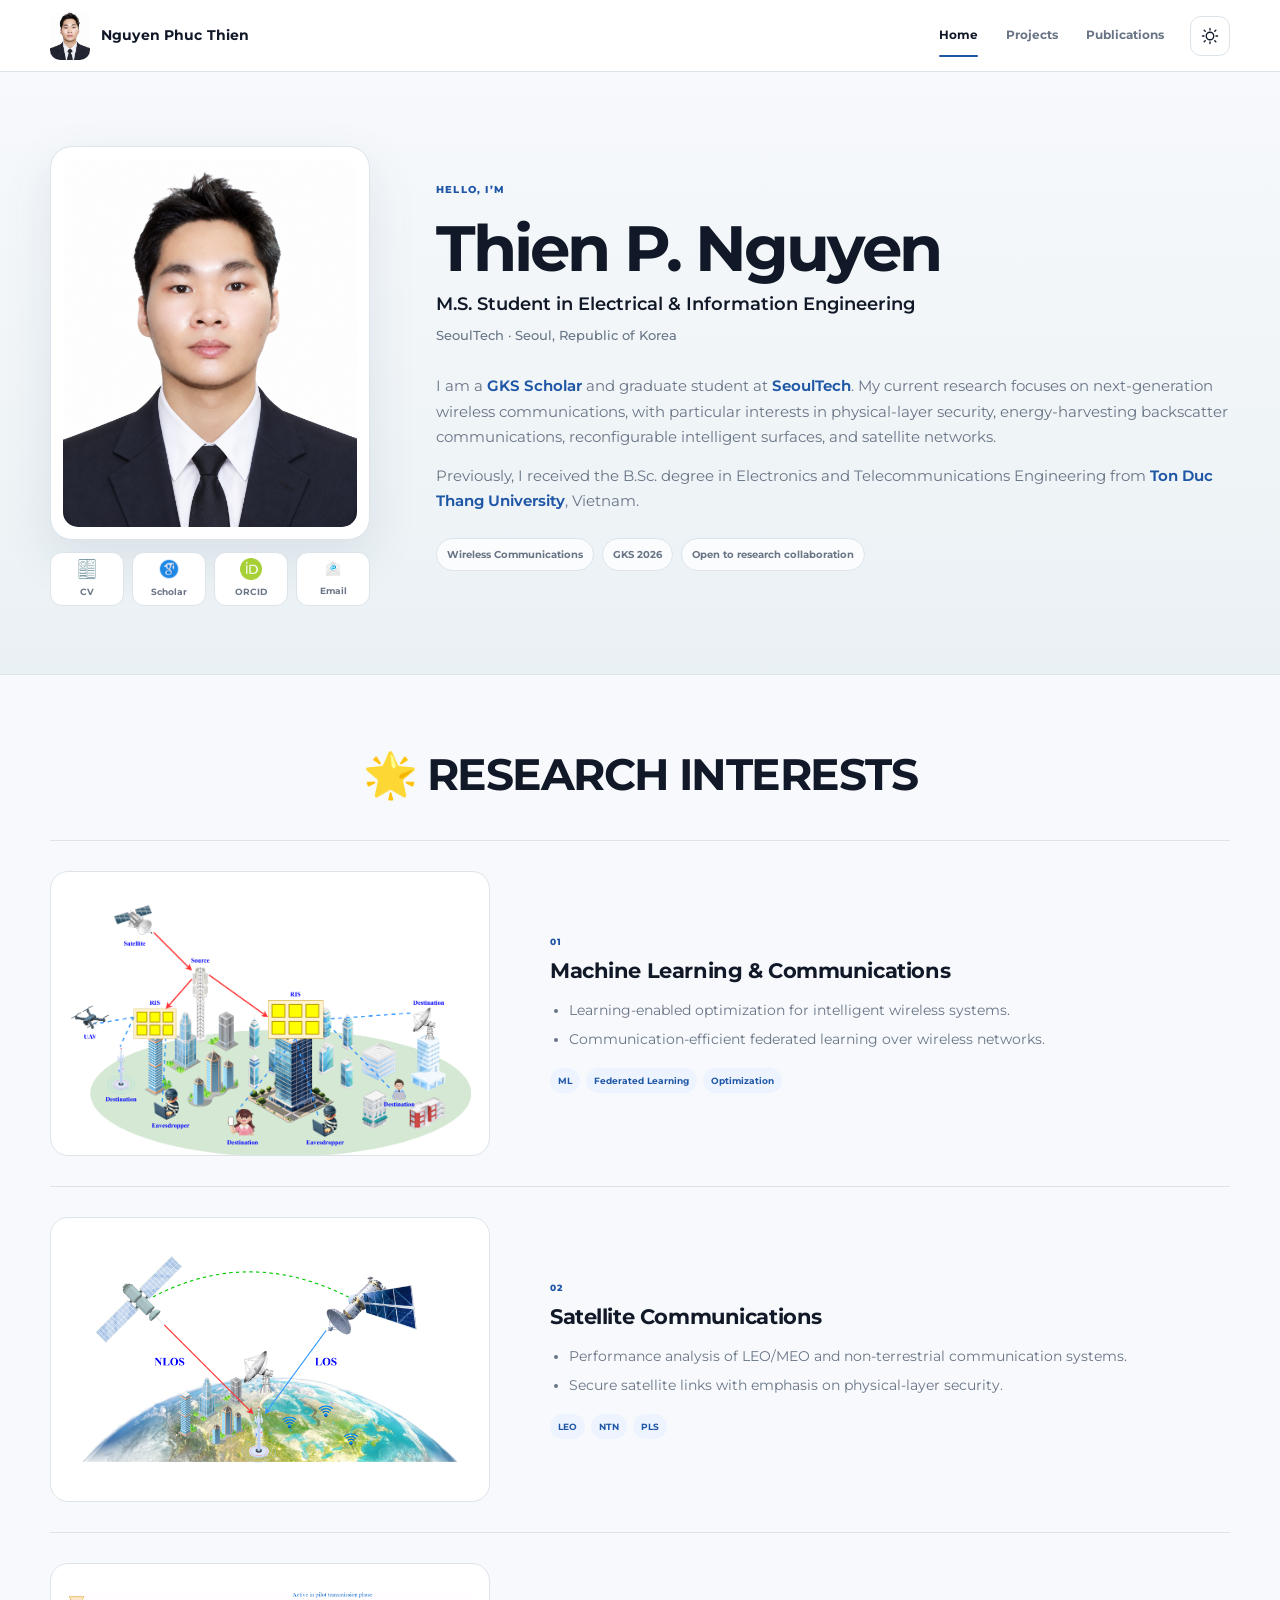
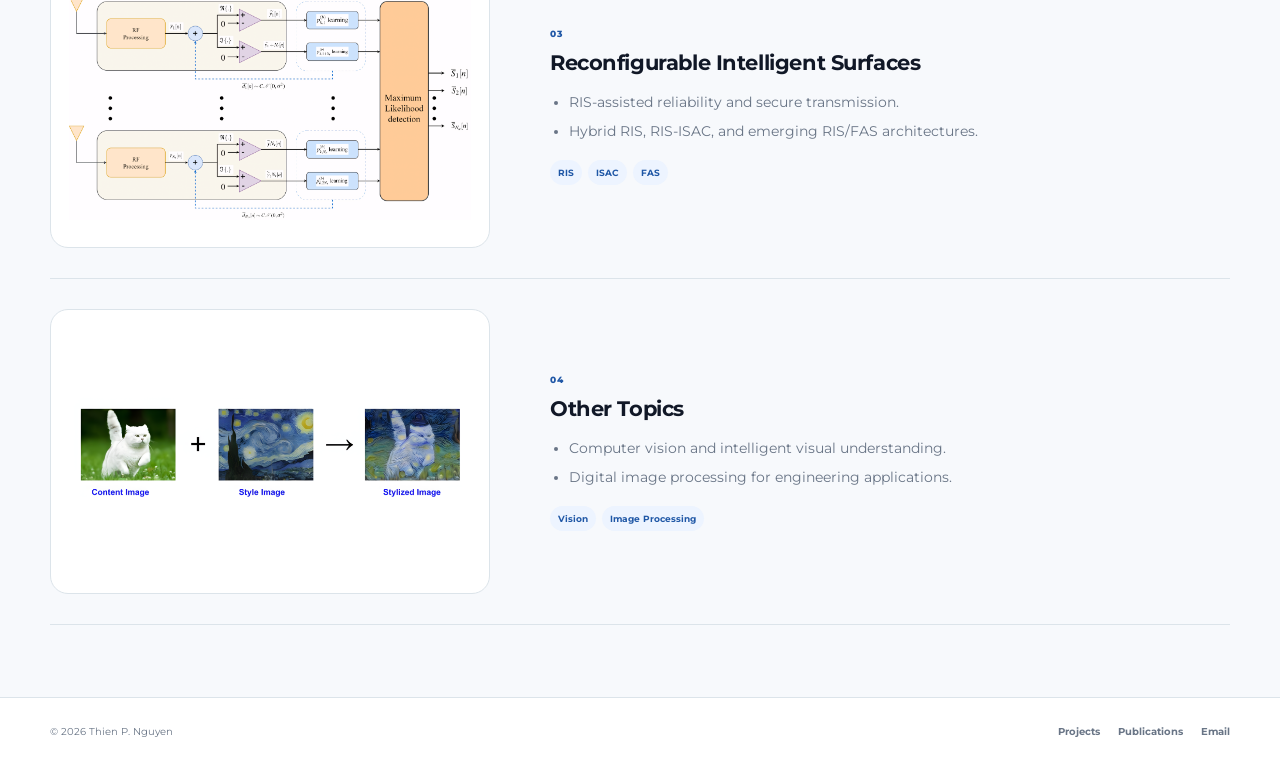
==== commit 376d11cf: "Refine profile labels and research heading" ====
--- a/index.html
+++ b/index.html
@@ -9,7 +9,7 @@
   <link rel="preconnect" href="https://fonts.googleapis.com">
   <link rel="preconnect" href="https://fonts.gstatic.com" crossorigin>
   <link href="https://fonts.googleapis.com/css2?family=Montserrat:wght@400;500;600;700;800&display=swap" rel="stylesheet">
-  <link rel="stylesheet" href="./assets/css/home.css?v=20260918-4">
+  <link rel="stylesheet" href="./assets/css/home.css?v=20260918-5">
 </head>
 <body>
   <header class="site-header">
@@ -68,19 +68,25 @@
 
         <div class="profile-copy">
           <div class="status-line">
-            <span class="status-dot"></span>
-            <span>GKS Scholar · SeoulTech</span>
+            <span>Hello, I’m</span>
           </div>
 
-          <h1>Nguyen Phuc Thien</h1>
+          <h1>Thien P. Nguyen</h1>
           <p class="role">M.S. Student in Electrical &amp; Information Engineering</p>
-          <p class="location">Seoul National University of Science and Technology · Seoul, Republic of Korea</p>
+          <p class="location">
+            <a class="profile-link" href="https://en.seoultech.ac.kr/" target="_blank" rel="noopener">SeoulTech</a>
+            · Seoul, Republic of Korea
+          </p>
 
           <div class="bio-text">
             <p>
-              I am a GKS scholar and graduate student at SeoulTech. My current research focuses on
-              next-generation wireless communications, with particular interests in physical-layer security,
-              energy-harvesting backscatter communications, reconfigurable intelligent surfaces, and satellite networks.
+              I am a
+              <a class="profile-link" href="https://www.studyinkorea.go.kr/en/plan/scholarship.do" target="_blank" rel="noopener">GKS Scholar</a>
+              and graduate student at
+              <a class="profile-link" href="https://en.seoultech.ac.kr/" target="_blank" rel="noopener">SeoulTech</a>.
+              My current research focuses on next-generation wireless communications, with particular interests in
+              physical-layer security, energy-harvesting backscatter communications, reconfigurable intelligent surfaces,
+              and satellite networks.
             </p>
             <p>
               Previously, I received the B.Sc. degree in Electronics and Telecommunications Engineering from
@@ -97,9 +103,8 @@
       </div>
     </section>
 
-    <section class="section-heading">
-      <span>Research</span>
-      <h2>Research Interests</h2>
+    <section class="section-heading research-title">
+      <h2>🌟 RESEARCH INTERESTS</h2>
     </section>
 
     <section class="research-list page-width">
--- a/assets/css/home.css
+++ b/assets/css/home.css
@@ -1,15 +1,14 @@
 :root{
-  --bg:#f8f9fb;
+  --bg:#f7f9fc;
   --surface:#ffffff;
-  --surface-soft:#eef2f5;
-  --panel:#e8eff2;
+  --panel:#eaf1f4;
   --text:#111827;
-  --muted:#667085;
-  --line:#dfe5ea;
-  --blue:#2056a4;
-  --blue-soft:#eaf1fb;
-  --navy:#173f73;
-  --shadow:0 18px 50px rgba(21,54,91,.10);
+  --muted:#697586;
+  --line:#dce4ea;
+  --blue:#1f57a6;
+  --blue-soft:#edf4ff;
+  --green:#26a269;
+  --shadow:0 18px 50px rgba(31,68,110,.10);
   --width:1180px;
 }
 *{box-sizing:border-box}
@@ -18,7 +17,7 @@
   margin:0;
   background:var(--bg);
   color:var(--text);
-  font-family:Inter,Arial,sans-serif;
+  font-family:"Montserrat",Arial,sans-serif;
   line-height:1.7;
   -webkit-font-smoothing:antialiased;
 }
@@ -28,13 +27,13 @@
 .page-width{width:min(calc(100% - 40px),var(--width));margin:0 auto}
 
 .site-header{
-  height:70px;
-  position:absolute;
-  left:0;right:0;top:0;
-  z-index:50;
-  background:rgba(255,255,255,.08);
-  backdrop-filter:blur(8px);
-  border-bottom:1px solid rgba(255,255,255,.2);
+  position:sticky;
+  top:0;
+  z-index:100;
+  height:72px;
+  background:color-mix(in srgb,var(--surface) 92%,transparent);
+  backdrop-filter:blur(16px);
+  border-bottom:1px solid var(--line);
 }
 .nav-container{
   width:min(calc(100% - 40px),var(--width));
@@ -44,31 +43,31 @@
   align-items:center;
   gap:26px;
 }
-.brand{display:flex;align-items:center;gap:11px;color:#fff}
-.brand img{width:34px;height:42px;object-fit:cover;border-radius:5px}
-.brand span{font-size:14px;font-weight:700;letter-spacing:.02em}
-.desktop-nav{margin-left:auto;display:flex;align-items:center;gap:27px}
+.brand{display:flex;align-items:center;gap:11px}
+.brand img{width:40px;height:48px;border-radius:10px;object-fit:cover}
+.brand span{font-size:14px;font-weight:700;letter-spacing:.01em}
+.desktop-nav{margin-left:auto;display:flex;align-items:center;gap:28px}
 .desktop-nav a{
-  color:rgba(255,255,255,.78);
-  font-size:13px;
-  font-weight:650;
   position:relative;
-}
-.desktop-nav a:hover,.desktop-nav a.active{color:#fff}
+  color:var(--muted);
+  font-size:12px;
+  font-weight:700;
+}
+.desktop-nav a:hover,.desktop-nav a.active{color:var(--text)}
 .desktop-nav a.active:after{
   content:"";
   position:absolute;
   left:0;right:0;bottom:-11px;
   height:2px;
   border-radius:999px;
-  background:#fff;
+  background:var(--blue);
 }
 .theme-toggle,.menu-toggle{
   width:40px;height:40px;
-  border:1px solid rgba(255,255,255,.26);
+  border:1px solid var(--line);
   border-radius:11px;
-  background:rgba(255,255,255,.12);
-  color:#fff;
+  background:var(--surface);
+  color:var(--text);
   display:grid;
   place-items:center;
   cursor:pointer;
@@ -81,327 +80,283 @@
 .mobile-nav.open{
   display:grid;
   position:absolute;
-  left:0;right:0;top:70px;
-  z-index:49;
+  left:0;right:0;top:72px;
+  z-index:99;
+  padding:8px 20px 14px;
   background:var(--surface);
   border-bottom:1px solid var(--line);
-  padding:8px 20px 14px;
-}
-.mobile-nav a{padding:10px 0;border-bottom:1px solid var(--line);font-size:14px;font-weight:650;color:var(--muted)}
+}
+.mobile-nav a{padding:10px 0;border-bottom:1px solid var(--line);font-size:13px;font-weight:700;color:var(--muted)}
 .mobile-nav a:last-child{border-bottom:0}
 .mobile-nav a.active{color:var(--text)}
 
-.hero{
-  height:570px;
-  position:relative;
-  overflow:hidden;
-  background:#0b2749;
-}
-.hero-bg{
-  width:100%;height:100%;
-  object-fit:cover;
-  object-position:center 40%;
-}
-.hero-shade{
-  position:absolute;inset:0;
-  background:
-    linear-gradient(90deg,rgba(9,33,66,.74) 0%,rgba(9,33,66,.55) 34%,rgba(9,33,66,.12) 62%,rgba(9,33,66,.06) 100%),
-    linear-gradient(180deg,rgba(0,0,0,.10),rgba(0,0,0,.06));
-}
-.hero-inner{position:absolute;inset:0;display:flex;align-items:center;padding-top:44px}
-.hero-copy{max-width:680px;color:#fff}
-.eyebrow{
-  margin:0 0 16px;
-  text-transform:uppercase;
-  letter-spacing:.16em;
-  font-size:11px;
-  font-weight:800;
-  color:#b9d5ff;
-}
-.hero-copy h1{
-  margin:0;
-  font-family:"Source Serif 4",Georgia,serif;
-  font-size:clamp(56px,6.8vw,88px);
-  line-height:.98;
-  letter-spacing:-.055em;
-}
-.hero-role{
-  margin:20px 0 0;
-  font-size:20px;
-  font-weight:500;
-  color:rgba(255,255,255,.9);
-}
-.hero-tags{
-  display:flex;flex-wrap:wrap;gap:8px;
-  margin-top:26px;
-}
-.hero-tags span{
-  padding:7px 11px;
-  border:1px solid rgba(255,255,255,.27);
-  border-radius:999px;
-  background:rgba(255,255,255,.10);
-  font-size:11px;
-  font-weight:700;
-  color:#fff;
-  backdrop-filter:blur(8px);
-}
-
-.academic-links-wrap{
-  position:relative;
-  z-index:10;
-  margin-top:-26px;
-}
-.academic-links{
-  width:max-content;
-  max-width:calc(100% - 28px);
-  margin:0 auto;
-  padding:9px;
-  display:flex;
-  align-items:center;
-  gap:4px;
-  background:var(--surface);
-  border:1px solid var(--line);
-  border-radius:16px;
+.profile-section{
+  padding:74px 0 68px;
+  background:linear-gradient(180deg,var(--bg),var(--panel));
+  border-bottom:1px solid var(--line);
+}
+.profile-grid{
+  display:grid;
+  grid-template-columns:320px 1fr;
+  gap:66px;
+  align-items:center;
+}
+.profile-side{width:100%}
+.portrait-card{
+  padding:12px;
+  border:1px solid var(--line);
+  border-radius:22px;
+  background:var(--surface);
   box-shadow:var(--shadow);
 }
-.academic-link{
-  min-width:96px;
-  height:43px;
-  padding:0 12px;
-  display:flex;
-  align-items:center;
-  justify-content:center;
-  gap:7px;
-  border-radius:10px;
-  color:var(--muted);
-  font-size:12px;
-  font-weight:700;
-  transition:.18s ease;
-}
-.academic-link:hover{background:var(--blue-soft);color:var(--blue)}
-.academic-link img{width:21px;height:21px;object-fit:contain}
-
-.section-heading{
-  padding:82px 20px 38px;
-  text-align:center;
-}
-.section-label{
-  margin:0 0 7px;
-  color:var(--blue);
-  font-size:10px;
-  letter-spacing:.16em;
-  font-weight:800;
-}
-.section-heading h2{
-  margin:0;
-  font-family:"Source Serif 4",Georgia,serif;
-  font-size:clamp(34px,4vw,50px);
-  line-height:1.05;
-  letter-spacing:-.035em;
-}
-
-.bio-band{
-  background:var(--panel);
-  border-block:1px solid var(--line);
-  padding:42px 0;
-}
-.bio-grid{
-  display:grid;
-  grid-template-columns:270px 1fr;
-  align-items:center;
-  gap:60px;
-}
-.portrait-wrap{
-  padding:10px;
-  background:var(--surface);
-  border:1px solid var(--line);
-  border-radius:18px;
-  box-shadow:0 12px 30px rgba(31,63,94,.07);
-}
-.portrait-wrap img{
+.portrait-card img{
   width:100%;
   aspect-ratio:4/5;
   object-fit:cover;
   object-position:center 25%;
+  border-radius:15px;
+}
+.academic-links{
+  display:grid;
+  grid-template-columns:repeat(4,1fr);
+  gap:8px;
+  margin-top:12px;
+}
+.academic-link{
+  min-width:0;
+  height:54px;
+  padding:7px 4px;
+  border:1px solid var(--line);
   border-radius:12px;
-}
-.bio-copy h3{
-  margin:0 0 12px;
-  font-family:"Source Serif 4",Georgia,serif;
-  font-size:30px;
-  letter-spacing:-.025em;
-}
-.bio-copy>p{
+  background:var(--surface);
+  color:var(--muted);
+  display:flex;
+  flex-direction:column;
+  align-items:center;
+  justify-content:center;
+  gap:4px;
+  font-size:9px;
+  font-weight:700;
+  transition:.18s ease;
+}
+.academic-link:hover{
+  transform:translateY(-2px);
+  color:var(--blue);
+  border-color:color-mix(in srgb,var(--blue) 40%,var(--line));
+  box-shadow:0 8px 22px rgba(31,87,166,.10);
+}
+.academic-link img{width:22px;height:22px;object-fit:contain}
+
+.status-line{
+  display:flex;
+  align-items:center;
+  gap:9px;
+  color:var(--blue);
+  font-size:10px;
+  font-weight:800;
+  letter-spacing:.12em;
+  text-transform:uppercase;
+}
+.status-dot{
+  width:8px;height:8px;
+  border-radius:50%;
+  background:var(--green);
+  box-shadow:0 0 0 5px color-mix(in srgb,var(--green) 13%,transparent);
+}
+.profile-copy h1{
+  margin:18px 0 8px;
+  font-size:clamp(42px,5vw,64px);
+  line-height:1.02;
+  letter-spacing:-.045em;
+  font-weight:700;
+}
+.role{
+  margin:0;
+  color:var(--text);
+  font-size:18px;
+  font-weight:600;
+}
+.location{
+  margin:5px 0 0;
+  color:var(--muted);
+  font-size:13px;
+  font-weight:500;
+}
+.bio-text{
+  max-width:800px;
+  margin-top:27px;
+}
+.bio-text p{
   margin:0 0 13px;
   color:var(--muted);
-  font-size:15.5px;
-  max-width:780px;
-}
-.bio-copy a{color:var(--blue);font-weight:650}
-.bio-meta{
+  font-size:15px;
+}
+.bio-text a{color:var(--blue);font-weight:650}
+.profile-chips{
   display:flex;
   flex-wrap:wrap;
-  gap:10px;
-  margin-top:25px;
-}
-.bio-meta div{
-  min-width:170px;
-  padding:11px 13px;
-  background:color-mix(in srgb,var(--surface) 72%,transparent);
-  border:1px solid var(--line);
-  border-radius:11px;
-}
-.bio-meta span{
+  gap:8px;
+  margin-top:24px;
+}
+.profile-chips span{
+  padding:7px 10px;
+  border:1px solid var(--line);
+  border-radius:999px;
+  background:color-mix(in srgb,var(--surface) 78%,transparent);
+  color:var(--muted);
+  font-size:10px;
+  font-weight:700;
+}
+
+.section-heading{
+  padding:76px 20px 42px;
+  text-align:center;
+}
+.section-heading>span{
   display:block;
+  margin-bottom:7px;
+  color:var(--blue);
   font-size:9px;
-  letter-spacing:.10em;
+  font-weight:800;
+  letter-spacing:.16em;
   text-transform:uppercase;
-  color:var(--muted);
-  font-weight:800;
-  margin-bottom:3px;
-}
-.bio-meta strong{font-size:11px}
-
-.research-heading{padding-bottom:48px}
+}
+.section-heading h2{
+  margin:0;
+  font-size:clamp(30px,3.8vw,44px);
+  letter-spacing:-.035em;
+  line-height:1.08;
+  font-weight:700;
+}
+
 .research-list{padding-bottom:72px}
 .research-row{
   display:grid;
-  grid-template-columns:430px 1fr;
-  gap:58px;
-  align-items:center;
-  padding:28px 0;
+  grid-template-columns:440px 1fr;
+  gap:60px;
+  align-items:center;
+  padding:30px 0;
   border-top:1px solid var(--line);
 }
 .research-row:last-child{border-bottom:1px solid var(--line)}
 .research-visual{
-  height:270px;
-  border-radius:16px;
+  height:285px;
+  padding:18px;
+  display:grid;
+  place-items:center;
+  border:1px solid var(--line);
+  border-radius:18px;
   background:#fff;
-  display:grid;
-  place-items:center;
-  padding:18px;
   overflow:hidden;
 }
 .research-visual img{
   width:100%;height:100%;
   object-fit:contain;
 }
-.research-text{max-width:600px}
-.number{
+.research-copy{max-width:610px}
+.research-index{
   display:block;
-  margin-bottom:7px;
-  color:var(--blue);
-  font-size:10px;
+  margin-bottom:8px;
+  color:var(--blue);
+  font-size:9px;
   font-weight:800;
-  letter-spacing:.12em;
-}
-.research-text h3{
-  margin:0 0 9px;
-  font-size:22px;
-  line-height:1.28;
+  letter-spacing:.14em;
+}
+.research-copy h3{
+  margin:0 0 14px;
+  font-size:21px;
+  line-height:1.3;
   letter-spacing:-.02em;
-}
-.research-text p{
-  margin:0;
-  color:var(--muted);
-  font-size:14px;
-}
+  font-weight:700;
+}
+.research-copy ul{
+  margin:0;
+  padding-left:19px;
+  color:var(--muted);
+  font-size:13.5px;
+}
+.research-copy li{margin-bottom:6px}
 .tags{
   display:flex;
   flex-wrap:wrap;
   gap:6px;
-  margin-top:16px;
+  margin-top:17px;
 }
 .tags span{
   padding:5px 8px;
   border-radius:999px;
   background:var(--blue-soft);
   color:var(--blue);
+  font-size:9px;
+  font-weight:700;
+}
+
+.site-footer{
+  padding:25px 0;
+  border-top:1px solid var(--line);
+  background:var(--surface);
+}
+.footer-inner{
+  display:flex;
+  align-items:center;
+  justify-content:space-between;
+  gap:25px;
+}
+.footer-inner p{
+  margin:0;
+  color:var(--muted);
   font-size:10px;
-  font-weight:750;
-}
-
-.site-footer{
-  border-top:1px solid var(--line);
-  background:var(--surface);
-  padding:26px 0;
-}
-.footer-inner{
-  display:flex;
-  justify-content:space-between;
-  align-items:center;
-  gap:24px;
-}
-.footer-inner p{
-  margin:0;
-  color:var(--muted);
-  font-size:11px;
 }
 .footer-inner div{display:flex;gap:18px}
 .footer-inner a{
   color:var(--muted);
-  font-size:11px;
+  font-size:10px;
   font-weight:700;
 }
 .footer-inner a:hover{color:var(--blue)}
 
 body.dark-mode{
   --bg:#0f141a;
-  --surface:#161d25;
-  --surface-soft:#111821;
+  --surface:#171e26;
   --panel:#182129;
-  --text:#edf2f6;
-  --muted:#9eacba;
+  --text:#eef2f6;
+  --muted:#9aa9b8;
   --line:#2b3540;
-  --blue:#78a9ff;
-  --blue-soft:#172a47;
-  --navy:#102d50;
+  --blue:#79aaff;
+  --blue-soft:#172b47;
+  --green:#53cf8d;
   --shadow:0 18px 50px rgba(0,0,0,.28);
 }
 body.dark-mode .sun-icon{display:none}
 body.dark-mode .moon-icon{display:block}
-body.dark-mode .research-visual{background:#f7f9fc}
-body.dark-mode .academic-link img,
-body.dark-mode .brand img{filter:none}
+body.dark-mode .research-visual{background:#f7f9fb}
 
 @media(max-width:900px){
   .desktop-nav{display:none}
   .menu-toggle{display:grid}
-  .hero{height:520px}
-  .hero-shade{background:linear-gradient(90deg,rgba(9,33,66,.76),rgba(9,33,66,.40))}
-  .hero-inner{align-items:end;padding-bottom:64px}
-  .hero-role{font-size:18px}
-  .bio-grid{grid-template-columns:230px 1fr;gap:36px}
-  .research-row{grid-template-columns:340px 1fr;gap:38px}
+  .profile-grid{grid-template-columns:270px 1fr;gap:38px}
+  .research-row{grid-template-columns:340px 1fr;gap:40px}
 }
 @media(max-width:700px){
   .site-header{height:64px}
   .nav-container{width:calc(100% - 24px)}
   .brand span{font-size:13px}
-  .brand img{width:31px;height:38px}
-  .hero{height:470px}
-  .hero-inner{padding-bottom:54px}
-  .hero-copy h1{font-size:clamp(46px,14vw,64px)}
-  .hero-role{font-size:16px}
-  .hero-tags{margin-top:20px}
-  .academic-links{width:calc(100% - 24px);justify-content:space-between}
-  .academic-link{min-width:0;flex:1;padding:0 7px}
+  .brand img{width:34px;height:41px}
+  .profile-section{padding:45px 0 48px}
+  .profile-grid{grid-template-columns:1fr}
+  .profile-side{max-width:310px}
+  .profile-copy h1{font-size:44px}
+  .research-row{grid-template-columns:1fr;gap:20px;padding:23px 0 31px}
+  .research-visual{height:245px}
+  .footer-inner{flex-direction:column;align-items:flex-start}
+}
+@media(max-width:460px){
+  .page-width{width:calc(100% - 28px)}
   .academic-link span{display:none}
+  .academic-link{height:48px}
   .academic-link img{width:25px;height:25px}
-  .section-heading{padding-top:62px}
-  .bio-grid{grid-template-columns:1fr}
-  .portrait-wrap{max-width:250px}
-  .bio-meta{display:grid;grid-template-columns:1fr}
-  .research-row{grid-template-columns:1fr;gap:20px;padding:22px 0 30px}
-  .research-visual{height:240px}
-  .footer-inner{flex-direction:column;align-items:flex-start}
-}
-@media(max-width:480px){
-  .page-width{width:calc(100% - 28px)}
-  .hero{height:430px}
-  .hero-bg{object-position:56% 40%}
-  .hero-copy h1{font-size:45px}
-  .hero-role{font-size:15px}
-  .hero-tags span{font-size:9px}
-  .research-visual{height:210px}
+  .profile-copy h1{font-size:38px}
+  .role{font-size:15px}
+  .bio-text p{font-size:14px}
+  .research-visual{height:215px}
 }
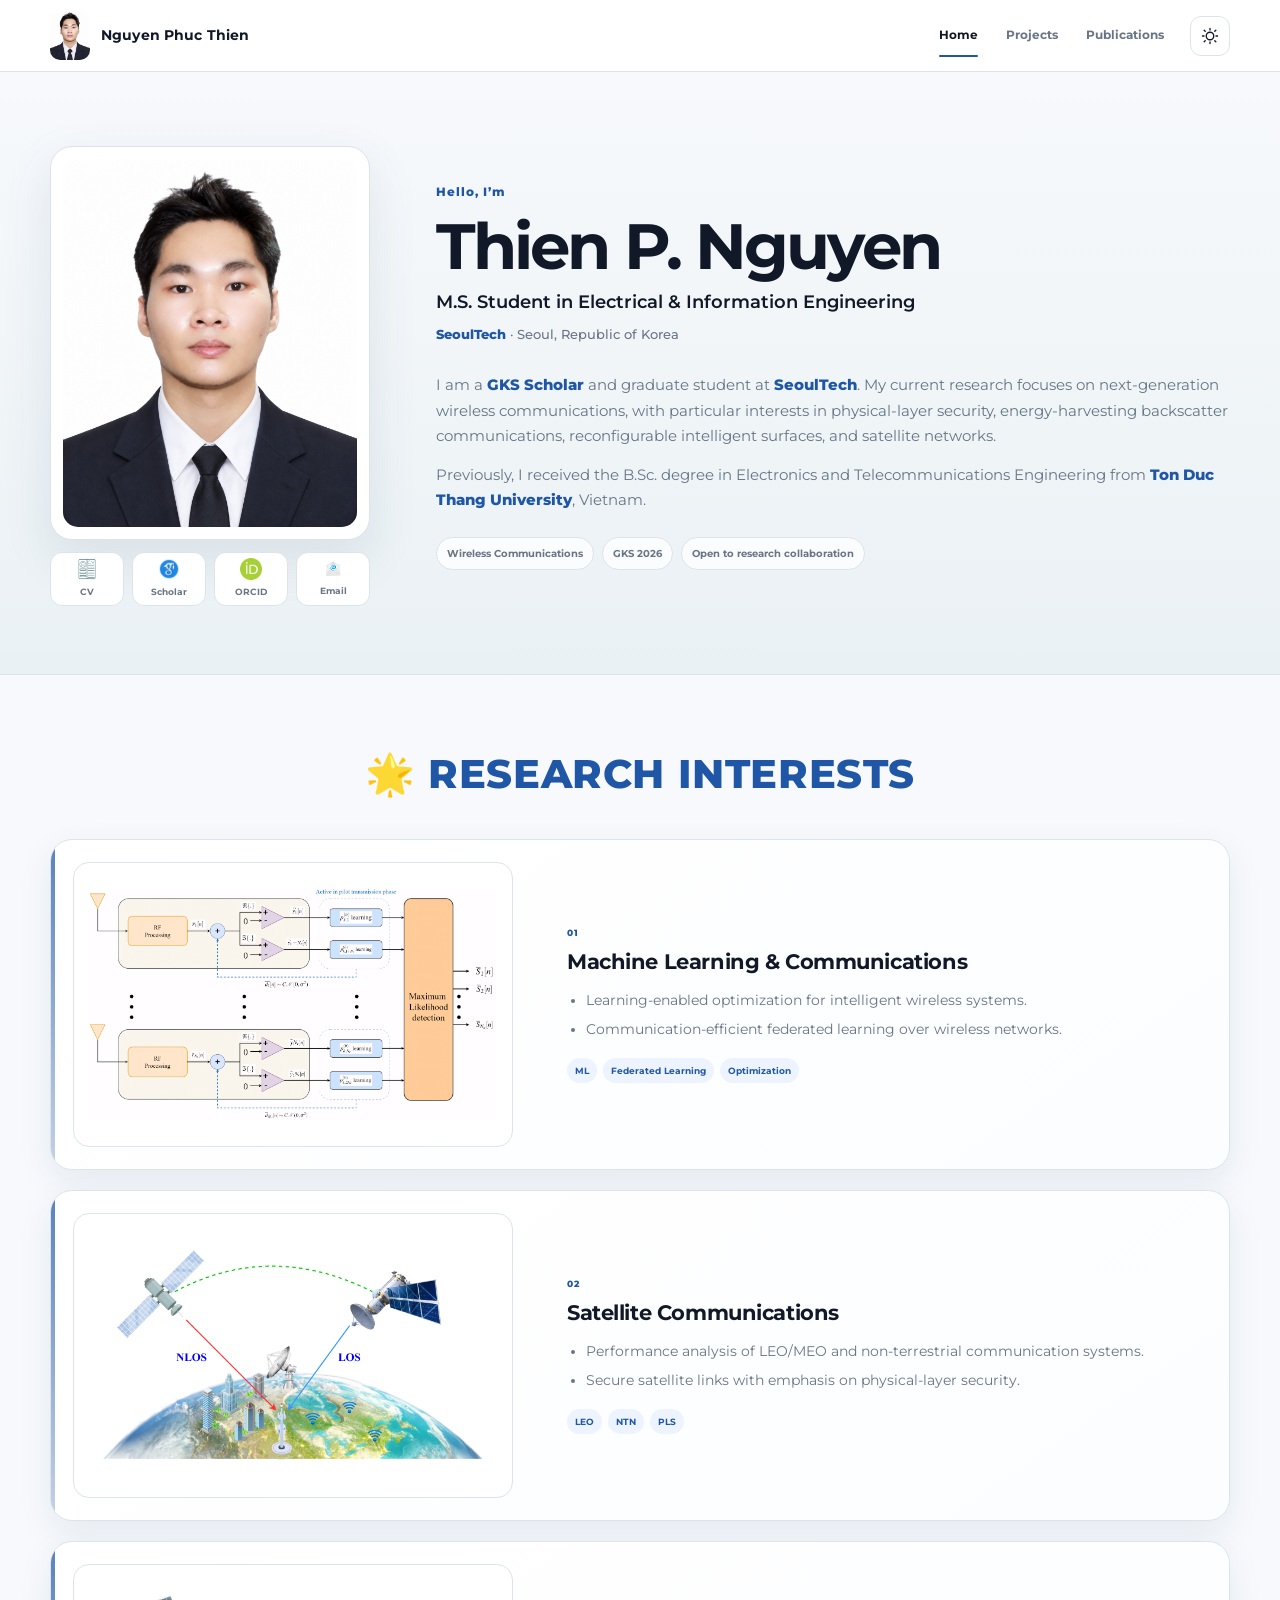
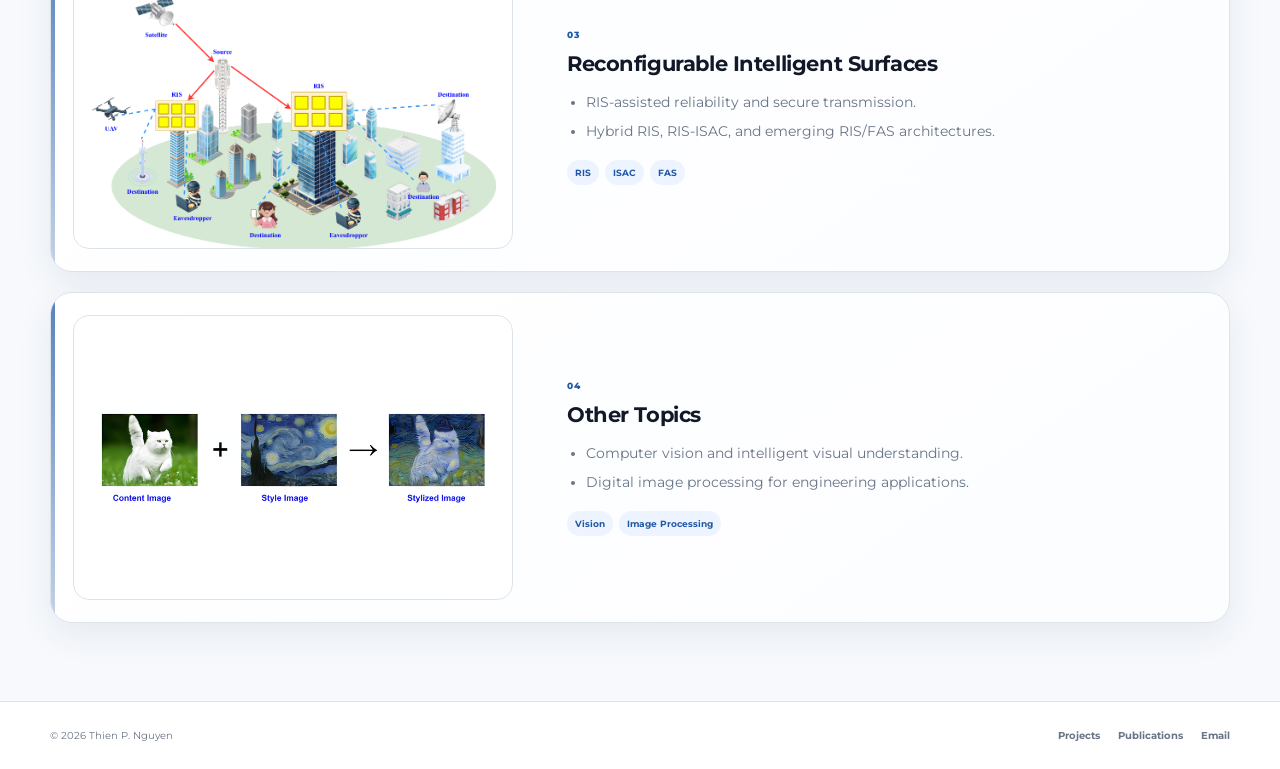
==== commit 61df4395: "Update index.html" ====
--- a/index.html
+++ b/index.html
@@ -110,7 +110,7 @@
     <section class="research-list page-width">
       <article class="research-row">
         <div class="research-visual">
-          <img src="./assets/b1.png" alt="Machine learning and communications">
+          <img src="./assets/b3.png" alt="Machine learning and communications">
         </div>
         <div class="research-copy">
           <span class="research-index">01</span>
@@ -140,7 +140,7 @@
 
       <article class="research-row">
         <div class="research-visual">
-          <img src="./assets/b3.png" alt="Reconfigurable intelligent surfaces">
+          <img src="./assets/b1.png" alt="Reconfigurable intelligent surfaces">
         </div>
         <div class="research-copy">
           <span class="research-index">03</span>
@@ -183,4 +183,4 @@
 
   <script src="./assets/js/main.js?v=20260918-4"></script>
 </body>
-</html>+</html>
--- a/assets/css/home.css
+++ b/assets/css/home.css
@@ -9,6 +9,8 @@
   --blue-soft:#edf4ff;
   --green:#26a269;
   --shadow:0 18px 50px rgba(31,68,110,.10);
+  --card-shadow:0 12px 34px rgba(31,68,110,.08);
+  --card-shadow-hover:0 24px 54px rgba(31,68,110,.16);
   --width:1180px;
 }
 *{box-sizing:border-box}
@@ -148,23 +150,13 @@
 .academic-link img{width:22px;height:22px;object-fit:contain}
 
 .status-line{
-  display:flex;
-  align-items:center;
-  gap:9px;
-  color:var(--blue);
-  font-size:10px;
+  color:var(--blue);
+  font-size:12px;
   font-weight:800;
-  letter-spacing:.12em;
-  text-transform:uppercase;
-}
-.status-dot{
-  width:8px;height:8px;
-  border-radius:50%;
-  background:var(--green);
-  box-shadow:0 0 0 5px color-mix(in srgb,var(--green) 13%,transparent);
+  letter-spacing:.08em;
 }
 .profile-copy h1{
-  margin:18px 0 8px;
+  margin:12px 0 8px;
   font-size:clamp(42px,5vw,64px);
   line-height:1.02;
   letter-spacing:-.045em;
@@ -182,6 +174,18 @@
   font-size:13px;
   font-weight:500;
 }
+.profile-link,
+.bio-text a{
+  color:var(--blue);
+  font-weight:800;
+  transition:color .18s ease;
+}
+.profile-link:hover,
+.bio-text a:hover{
+  color:color-mix(in srgb,var(--blue) 72%,#000);
+  text-decoration:underline;
+  text-underline-offset:3px;
+}
 .bio-text{
   max-width:800px;
   margin-top:27px;
@@ -191,7 +195,6 @@
   color:var(--muted);
   font-size:15px;
 }
-.bio-text a{color:var(--blue);font-weight:650}
 .profile-chips{
   display:flex;
   flex-wrap:wrap;
@@ -212,46 +215,70 @@
   padding:76px 20px 42px;
   text-align:center;
 }
-.section-heading>span{
-  display:block;
-  margin-bottom:7px;
-  color:var(--blue);
-  font-size:9px;
+.research-title h2{
+  margin:0;
+  color:var(--blue);
+  font-size:clamp(28px,3.2vw,40px);
+  letter-spacing:.015em;
+  line-height:1.15;
   font-weight:800;
-  letter-spacing:.16em;
-  text-transform:uppercase;
-}
-.section-heading h2{
-  margin:0;
-  font-size:clamp(30px,3.8vw,44px);
-  letter-spacing:-.035em;
-  line-height:1.08;
-  font-weight:700;
-}
-
-.research-list{padding-bottom:72px}
+}
+
+.research-list{
+  display:grid;
+  gap:20px;
+  padding-bottom:78px;
+}
 .research-row{
+  position:relative;
   display:grid;
   grid-template-columns:440px 1fr;
-  gap:60px;
+  gap:54px;
   align-items:center;
-  padding:30px 0;
-  border-top:1px solid var(--line);
-}
-.research-row:last-child{border-bottom:1px solid var(--line)}
+  padding:22px;
+  border:1px solid var(--line);
+  border-radius:22px;
+  background:linear-gradient(145deg,var(--surface),color-mix(in srgb,var(--surface) 82%,var(--blue-soft)));
+  box-shadow:var(--card-shadow);
+  overflow:hidden;
+  transition:transform .28s ease,box-shadow .28s ease,border-color .28s ease;
+}
+.research-row:before{
+  content:"";
+  position:absolute;
+  left:0;top:0;bottom:0;
+  width:4px;
+  background:linear-gradient(180deg,var(--blue),color-mix(in srgb,var(--blue) 35%,transparent));
+  opacity:.75;
+}
+.research-row:hover{
+  transform:translateY(-6px);
+  box-shadow:var(--card-shadow-hover);
+  border-color:color-mix(in srgb,var(--blue) 38%,var(--line));
+}
 .research-visual{
   height:285px;
-  padding:18px;
+  padding:16px;
   display:grid;
   place-items:center;
   border:1px solid var(--line);
-  border-radius:18px;
+  border-radius:16px;
   background:#fff;
   overflow:hidden;
+  transition:transform .35s ease,box-shadow .35s ease;
+}
+.research-row:hover .research-visual{
+  transform:scale(1.015);
+  box-shadow:0 12px 28px rgba(31,87,166,.10);
 }
 .research-visual img{
-  width:100%;height:100%;
+  width:100%;
+  height:100%;
   object-fit:contain;
+  transition:transform .38s ease;
+}
+.research-row:hover .research-visual img{
+  transform:scale(1.025);
 }
 .research-copy{max-width:610px}
 .research-index{
@@ -289,6 +316,13 @@
   color:var(--blue);
   font-size:9px;
   font-weight:700;
+  transition:transform .18s ease,background .18s ease;
+}
+.research-row:hover .tags span{
+  background:color-mix(in srgb,var(--blue-soft) 82%,var(--surface));
+}
+.tags span:hover{
+  transform:translateY(-1px);
 }
 
 .site-footer{
@@ -326,6 +360,8 @@
   --blue-soft:#172b47;
   --green:#53cf8d;
   --shadow:0 18px 50px rgba(0,0,0,.28);
+  --card-shadow:0 12px 34px rgba(0,0,0,.22);
+  --card-shadow-hover:0 24px 54px rgba(0,0,0,.34);
 }
 body.dark-mode .sun-icon{display:none}
 body.dark-mode .moon-icon{display:block}
@@ -335,7 +371,7 @@
   .desktop-nav{display:none}
   .menu-toggle{display:grid}
   .profile-grid{grid-template-columns:270px 1fr;gap:38px}
-  .research-row{grid-template-columns:340px 1fr;gap:40px}
+  .research-row{grid-template-columns:340px 1fr;gap:34px}
 }
 @media(max-width:700px){
   .site-header{height:64px}
@@ -346,7 +382,8 @@
   .profile-grid{grid-template-columns:1fr}
   .profile-side{max-width:310px}
   .profile-copy h1{font-size:44px}
-  .research-row{grid-template-columns:1fr;gap:20px;padding:23px 0 31px}
+  .research-list{gap:16px}
+  .research-row{grid-template-columns:1fr;gap:20px;padding:17px}
   .research-visual{height:245px}
   .footer-inner{flex-direction:column;align-items:flex-start}
 }
@@ -358,5 +395,6 @@
   .profile-copy h1{font-size:38px}
   .role{font-size:15px}
   .bio-text p{font-size:14px}
+  .research-title h2{font-size:24px}
   .research-visual{height:215px}
 }
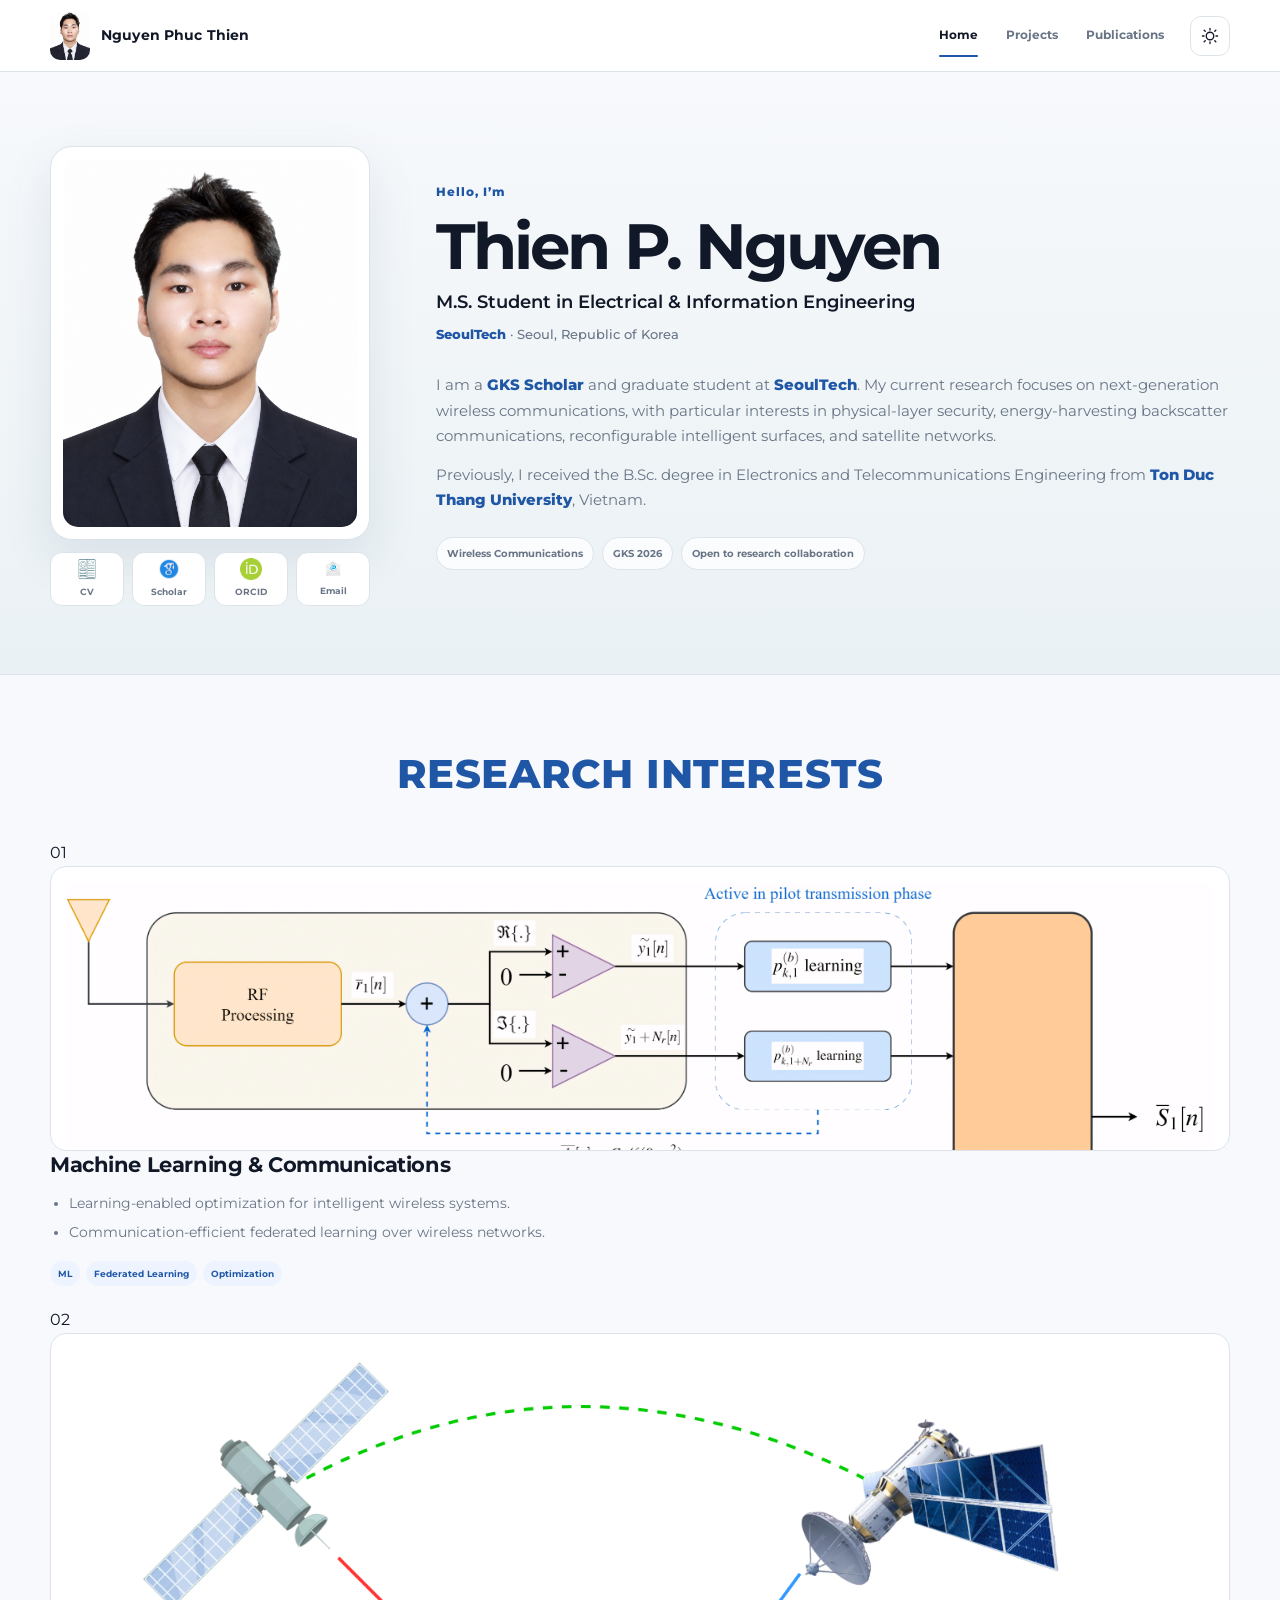
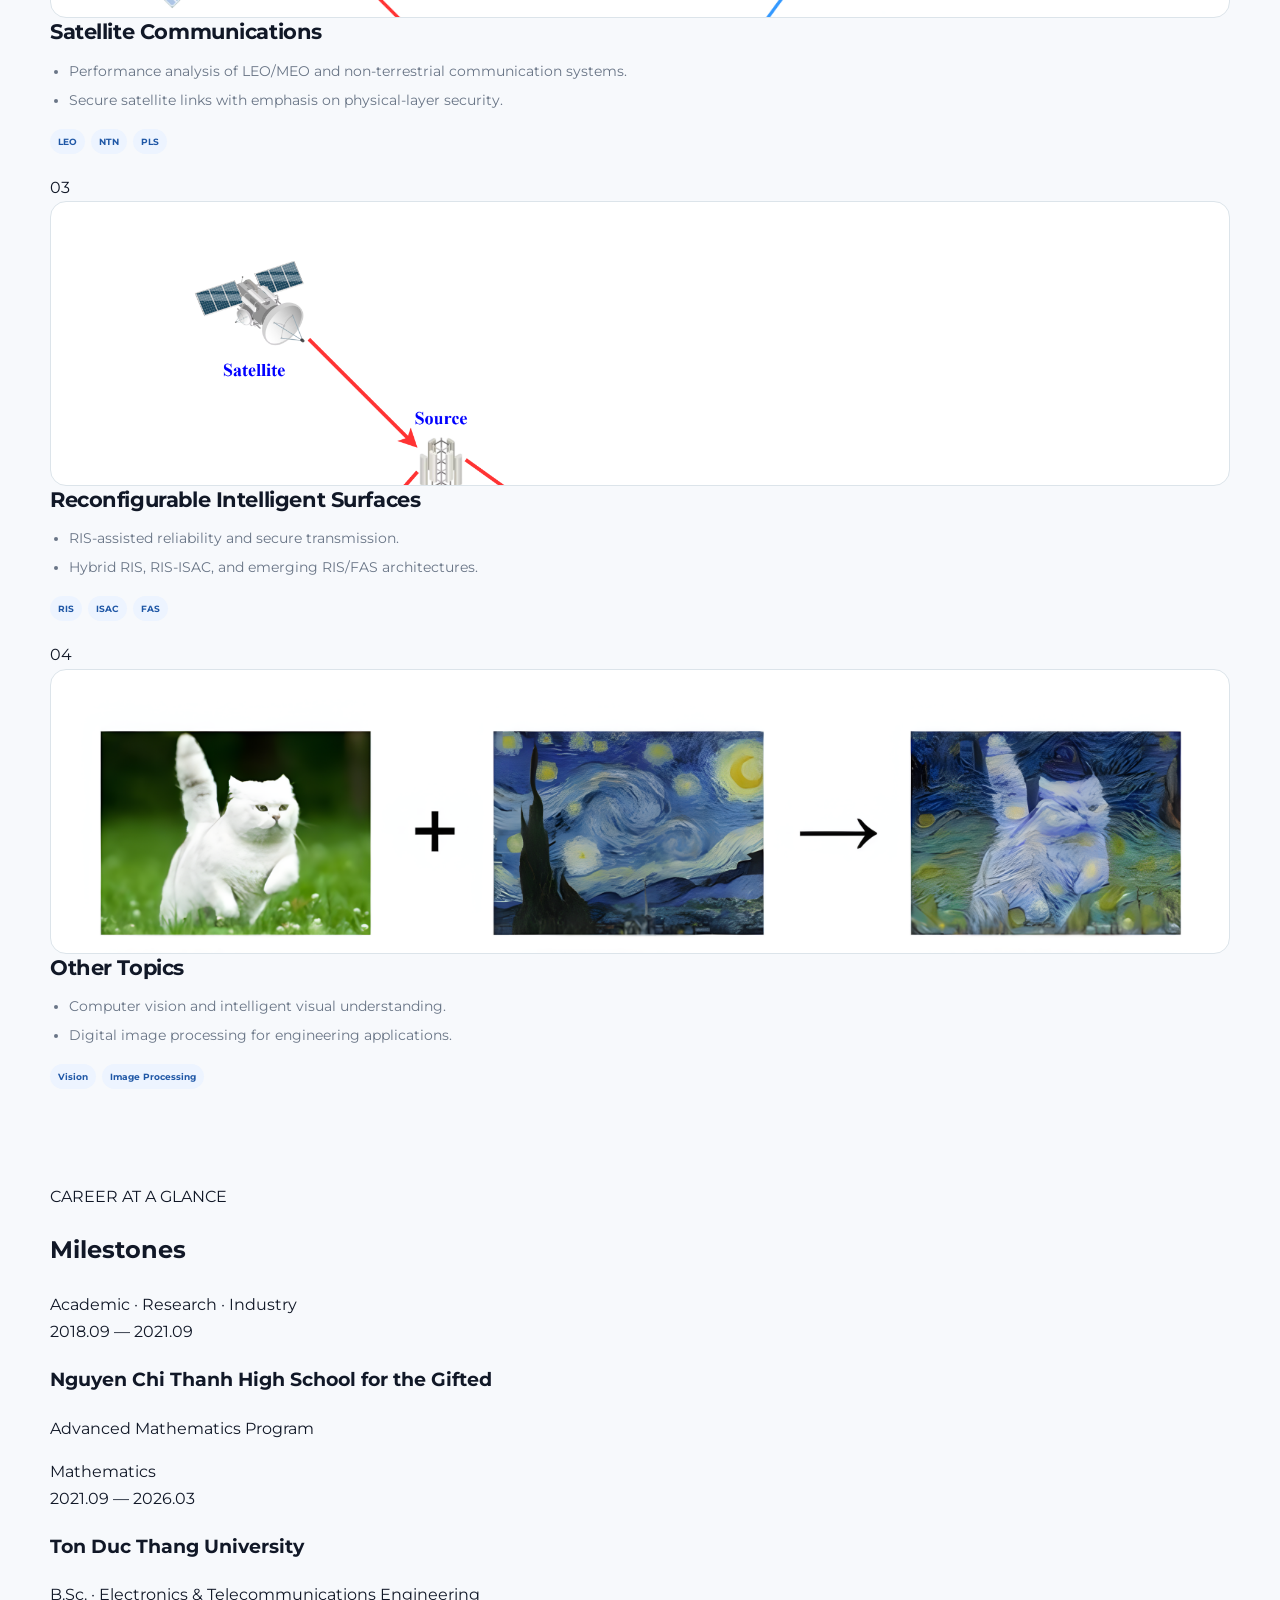
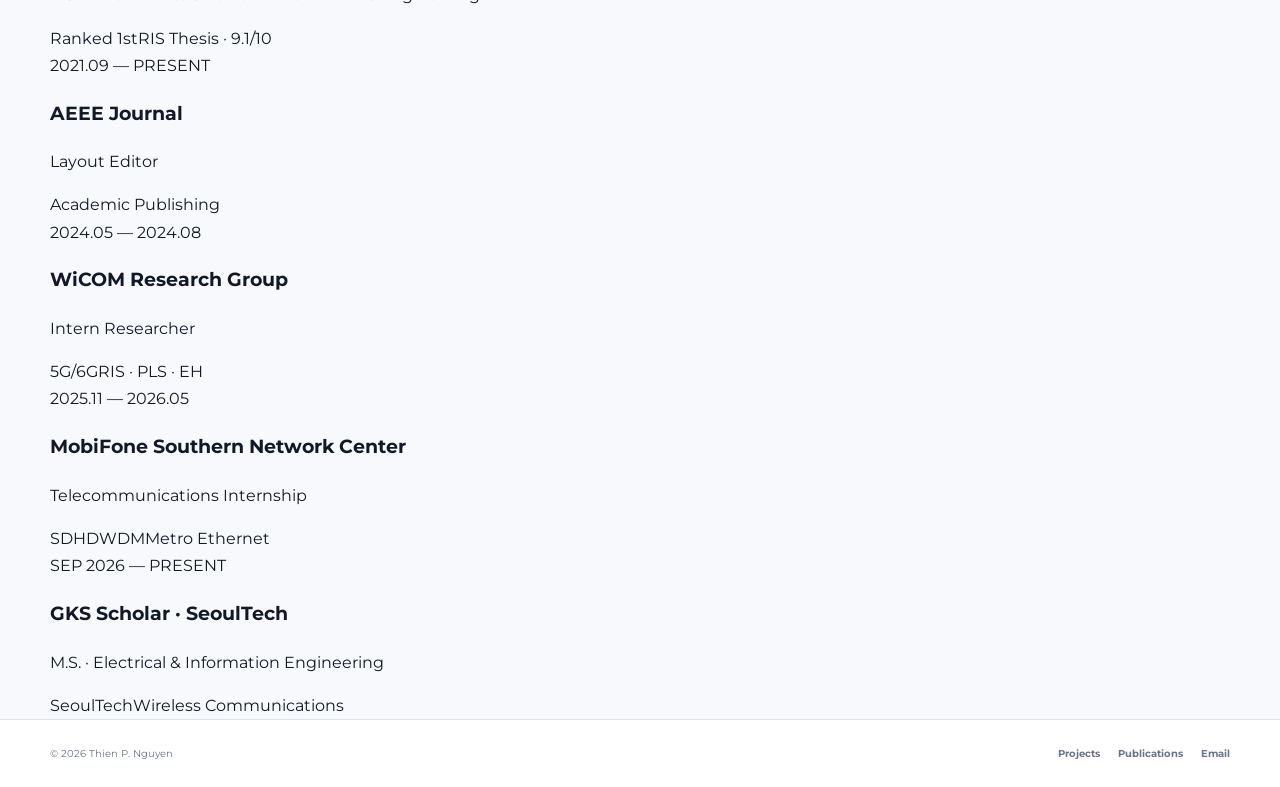
==== commit 06bf5232: "Connect research cards and add career milestones" ====
--- a/index.html
+++ b/index.html
@@ -9,7 +9,7 @@
   <link rel="preconnect" href="https://fonts.googleapis.com">
   <link rel="preconnect" href="https://fonts.gstatic.com" crossorigin>
   <link href="https://fonts.googleapis.com/css2?family=Montserrat:wght@400;500;600;700;800&display=swap" rel="stylesheet">
-  <link rel="stylesheet" href="./assets/css/home.css?v=20260918-5">
+  <link rel="stylesheet" href="./assets/css/home.css?v=20260919-6">
 </head>
 <body>
   <header class="site-header">
@@ -103,70 +103,145 @@
       </div>
     </section>
 
+
     <section class="section-heading research-title">
-      <h2>🌟 RESEARCH INTERESTS</h2>
+      <h2>RESEARCH INTERESTS</h2>
     </section>
 
     <section class="research-list page-width">
-      <article class="research-row">
-        <div class="research-visual">
-          <img src="./assets/b3.png" alt="Machine learning and communications">
-        </div>
-        <div class="research-copy">
-          <span class="research-index">01</span>
-          <h3>Machine Learning &amp; Communications</h3>
-          <ul>
-            <li>Learning-enabled optimization for intelligent wireless systems.</li>
-            <li>Communication-efficient federated learning over wireless networks.</li>
-          </ul>
-          <div class="tags"><span>ML</span><span>Federated Learning</span><span>Optimization</span></div>
-        </div>
-      </article>
-
-      <article class="research-row">
-        <div class="research-visual">
-          <img src="./assets/b2.png" alt="Satellite communications">
-        </div>
-        <div class="research-copy">
-          <span class="research-index">02</span>
-          <h3>Satellite Communications</h3>
-          <ul>
-            <li>Performance analysis of LEO/MEO and non-terrestrial communication systems.</li>
-            <li>Secure satellite links with emphasis on physical-layer security.</li>
-          </ul>
-          <div class="tags"><span>LEO</span><span>NTN</span><span>PLS</span></div>
-        </div>
-      </article>
-
-      <article class="research-row">
-        <div class="research-visual">
-          <img src="./assets/b1.png" alt="Reconfigurable intelligent surfaces">
-        </div>
-        <div class="research-copy">
-          <span class="research-index">03</span>
-          <h3>Reconfigurable Intelligent Surfaces</h3>
-          <ul>
-            <li>RIS-assisted reliability and secure transmission.</li>
-            <li>Hybrid RIS, RIS-ISAC, and emerging RIS/FAS architectures.</li>
-          </ul>
-          <div class="tags"><span>RIS</span><span>ISAC</span><span>FAS</span></div>
-        </div>
-      </article>
-
-      <article class="research-row">
-        <div class="research-visual">
-          <img src="./assets/b4.png" alt="Computer vision and image processing">
-        </div>
-        <div class="research-copy">
-          <span class="research-index">04</span>
-          <h3>Other Topics</h3>
-          <ul>
-            <li>Computer vision and intelligent visual understanding.</li>
-            <li>Digital image processing for engineering applications.</li>
-          </ul>
-          <div class="tags"><span>Vision</span><span>Image Processing</span></div>
-        </div>
-      </article>
+      <article class="research-item">
+        <div class="research-node"><span>01</span></div>
+        <div class="research-card">
+          <div class="research-visual"><img src="./assets/b3.png" alt="Machine learning and communications"></div>
+          <div class="research-copy">
+            <h3>Machine Learning &amp; Communications</h3>
+            <ul>
+              <li>Learning-enabled optimization for intelligent wireless systems.</li>
+              <li>Communication-efficient federated learning over wireless networks.</li>
+            </ul>
+            <div class="tags"><span>ML</span><span>Federated Learning</span><span>Optimization</span></div>
+          </div>
+        </div>
+      </article>
+
+      <article class="research-item">
+        <div class="research-node"><span>02</span></div>
+        <div class="research-card">
+          <div class="research-visual"><img src="./assets/b2.png" alt="Satellite communications"></div>
+          <div class="research-copy">
+            <h3>Satellite Communications</h3>
+            <ul>
+              <li>Performance analysis of LEO/MEO and non-terrestrial communication systems.</li>
+              <li>Secure satellite links with emphasis on physical-layer security.</li>
+            </ul>
+            <div class="tags"><span>LEO</span><span>NTN</span><span>PLS</span></div>
+          </div>
+        </div>
+      </article>
+
+      <article class="research-item">
+        <div class="research-node"><span>03</span></div>
+        <div class="research-card">
+          <div class="research-visual"><img src="./assets/b1.png" alt="Reconfigurable intelligent surfaces"></div>
+          <div class="research-copy">
+            <h3>Reconfigurable Intelligent Surfaces</h3>
+            <ul>
+              <li>RIS-assisted reliability and secure transmission.</li>
+              <li>Hybrid RIS, RIS-ISAC, and emerging RIS/FAS architectures.</li>
+            </ul>
+            <div class="tags"><span>RIS</span><span>ISAC</span><span>FAS</span></div>
+          </div>
+        </div>
+      </article>
+
+      <article class="research-item">
+        <div class="research-node"><span>04</span></div>
+        <div class="research-card">
+          <div class="research-visual"><img src="./assets/b4.png" alt="Computer vision and image processing"></div>
+          <div class="research-copy">
+            <h3>Other Topics</h3>
+            <ul>
+              <li>Computer vision and intelligent visual understanding.</li>
+              <li>Digital image processing for engineering applications.</li>
+            </ul>
+            <div class="tags"><span>Vision</span><span>Image Processing</span></div>
+          </div>
+        </div>
+      </article>
+    </section>
+
+    <section class="journey-section">
+      <div class="page-width">
+        <div class="journey-head">
+          <div>
+            <p>CAREER AT A GLANCE</p>
+            <h2>Milestones</h2>
+          </div>
+          <span class="journey-note">Academic · Research · Industry</span>
+        </div>
+
+        <div class="journey-track">
+          <article class="milestone">
+            <div class="milestone-copy">
+              <span class="milestone-date">2018.09 — 2021.09</span>
+              <h3>Nguyen Chi Thanh High School for the Gifted</h3>
+              <p>Advanced Mathematics Program</p>
+            </div>
+            <div class="milestone-dot"></div>
+            <span class="milestone-chip">Mathematics</span>
+          </article>
+
+          <article class="milestone">
+            <div class="milestone-copy">
+              <span class="milestone-date">2021.09 — 2026.03</span>
+              <h3>Ton Duc Thang University</h3>
+              <p>B.Sc. · Electronics &amp; Telecommunications Engineering</p>
+            </div>
+            <div class="milestone-dot"></div>
+            <div class="milestone-chips"><span>Ranked 1st</span><span>RIS Thesis · 9.1/10</span></div>
+          </article>
+
+          <article class="milestone">
+            <div class="milestone-copy">
+              <span class="milestone-date">2021.09 — PRESENT</span>
+              <h3>AEEE Journal</h3>
+              <p>Layout Editor</p>
+            </div>
+            <div class="milestone-dot"></div>
+            <span class="milestone-chip">Academic Publishing</span>
+          </article>
+
+          <article class="milestone">
+            <div class="milestone-copy">
+              <span class="milestone-date">2024.05 — 2024.08</span>
+              <h3>WiCOM Research Group</h3>
+              <p>Intern Researcher</p>
+            </div>
+            <div class="milestone-dot"></div>
+            <div class="milestone-chips"><span>5G/6G</span><span>RIS · PLS · EH</span></div>
+          </article>
+
+          <article class="milestone">
+            <div class="milestone-copy">
+              <span class="milestone-date">2025.11 — 2026.05</span>
+              <h3>MobiFone Southern Network Center</h3>
+              <p>Telecommunications Internship</p>
+            </div>
+            <div class="milestone-dot"></div>
+            <div class="milestone-chips"><span>SDH</span><span>DWDM</span><span>Metro Ethernet</span></div>
+          </article>
+
+          <article class="milestone current">
+            <div class="milestone-copy">
+              <span class="milestone-date">SEP 2026 — PRESENT</span>
+              <h3>GKS Scholar · SeoulTech</h3>
+              <p>M.S. · Electrical &amp; Information Engineering</p>
+            </div>
+            <div class="milestone-dot"></div>
+            <div class="milestone-chips"><span>SeoulTech</span><span>Wireless Communications</span></div>
+          </article>
+        </div>
+      </div>
     </section>
   </main>
 
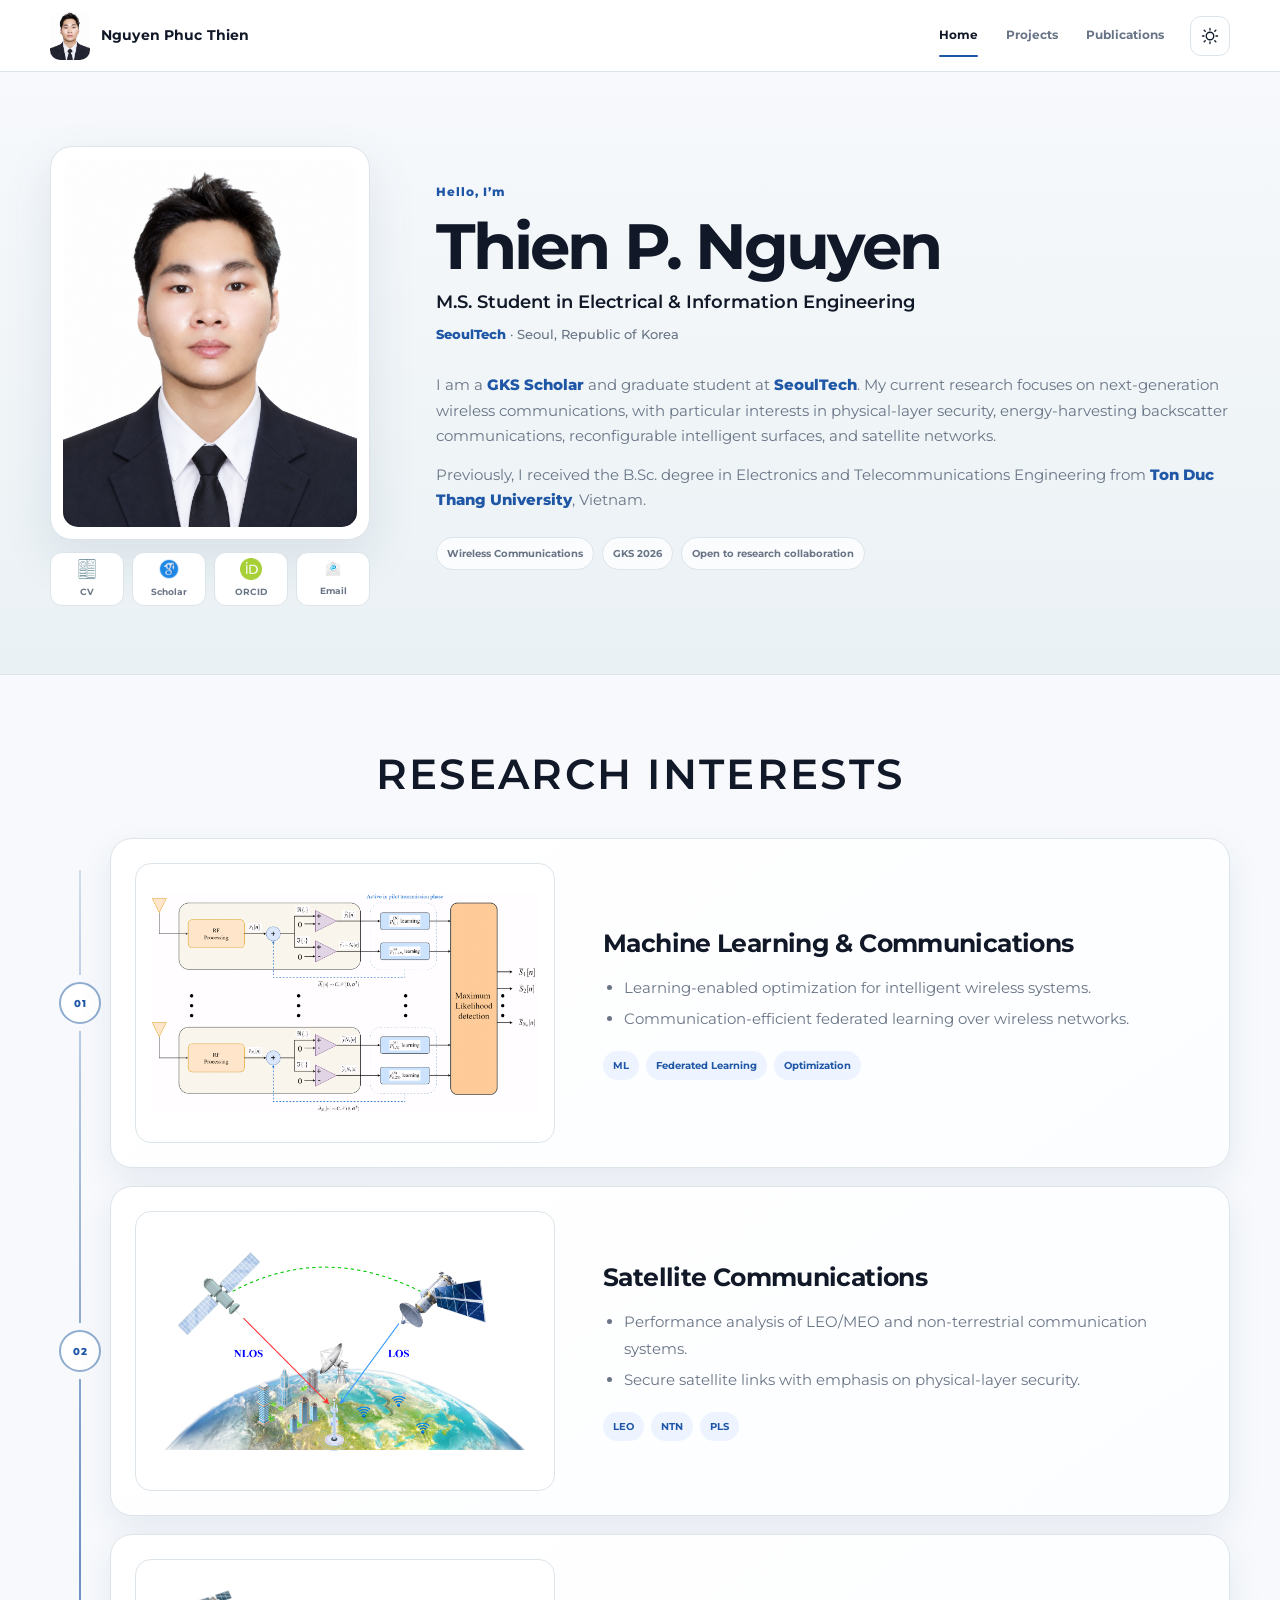
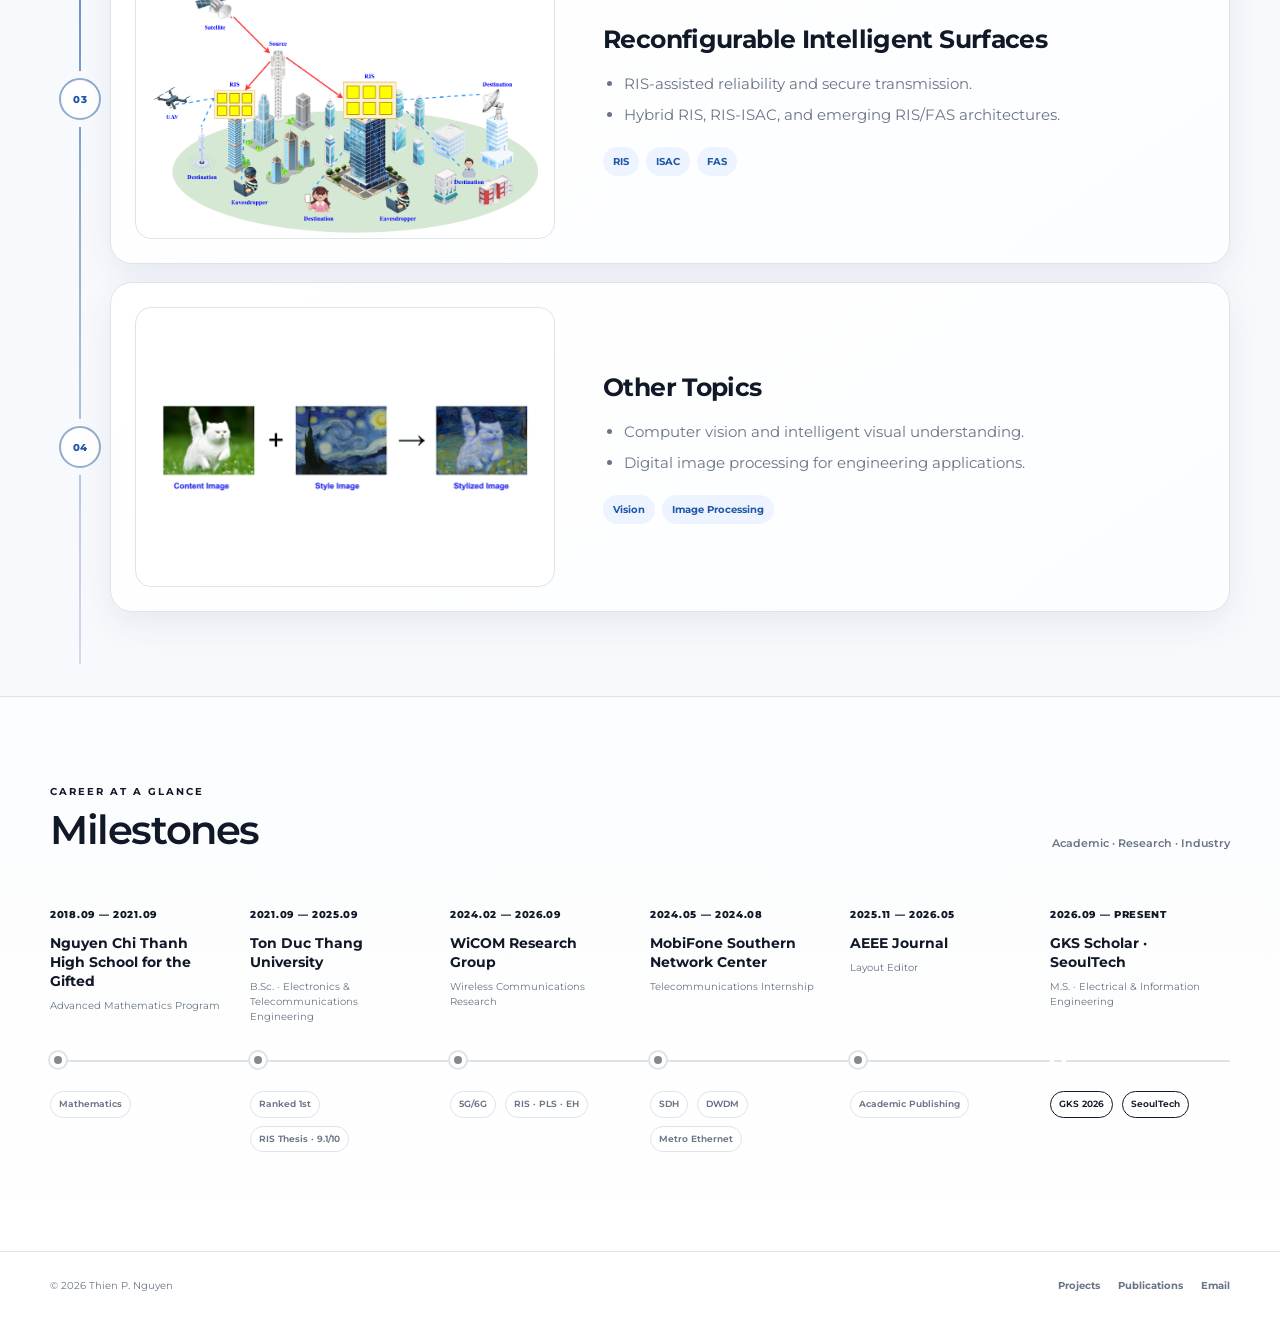
==== commit 4059e037: "Correct and reorder career milestones" ====
--- a/index.html
+++ b/index.html
@@ -9,7 +9,7 @@
   <link rel="preconnect" href="https://fonts.googleapis.com">
   <link rel="preconnect" href="https://fonts.gstatic.com" crossorigin>
   <link href="https://fonts.googleapis.com/css2?family=Montserrat:wght@400;500;600;700;800&display=swap" rel="stylesheet">
-  <link rel="stylesheet" href="./assets/css/home.css?v=20260919-6">
+  <link rel="stylesheet" href="./assets/css/home.css?v=20260919-7">
 </head>
 <body>
   <header class="site-header">
@@ -181,7 +181,7 @@
         </div>
 
         <div class="journey-track">
-          <article class="milestone">
+          <article class="milestone education">
             <div class="milestone-copy">
               <span class="milestone-date">2018.09 — 2021.09</span>
               <h3>Nguyen Chi Thanh High School for the Gifted</h3>
@@ -191,19 +191,49 @@
             <span class="milestone-chip">Mathematics</span>
           </article>
 
-          <article class="milestone">
-            <div class="milestone-copy">
-              <span class="milestone-date">2021.09 — 2026.03</span>
+          <article class="milestone education">
+            <div class="milestone-copy">
+              <span class="milestone-date">2021.09 — 2025.09</span>
               <h3>Ton Duc Thang University</h3>
               <p>B.Sc. · Electronics &amp; Telecommunications Engineering</p>
             </div>
             <div class="milestone-dot"></div>
-            <div class="milestone-chips"><span>Ranked 1st</span><span>RIS Thesis · 9.1/10</span></div>
-          </article>
-
-          <article class="milestone">
-            <div class="milestone-copy">
-              <span class="milestone-date">2021.09 — PRESENT</span>
+            <div class="milestone-chips">
+              <span>Ranked 1st</span>
+              <span>RIS Thesis · 9.1/10</span>
+            </div>
+          </article>
+
+          <article class="milestone research">
+            <div class="milestone-copy">
+              <span class="milestone-date">2024.02 — 2026.09</span>
+              <h3>WiCOM Research Group</h3>
+              <p>Wireless Communications Research</p>
+            </div>
+            <div class="milestone-dot"></div>
+            <div class="milestone-chips">
+              <span>5G/6G</span>
+              <span>RIS · PLS · EH</span>
+            </div>
+          </article>
+
+          <article class="milestone industry">
+            <div class="milestone-copy">
+              <span class="milestone-date">2024.05 — 2024.08</span>
+              <h3>MobiFone Southern Network Center</h3>
+              <p>Telecommunications Internship</p>
+            </div>
+            <div class="milestone-dot"></div>
+            <div class="milestone-chips">
+              <span>SDH</span>
+              <span>DWDM</span>
+              <span>Metro Ethernet</span>
+            </div>
+          </article>
+
+          <article class="milestone publishing">
+            <div class="milestone-copy">
+              <span class="milestone-date">2025.11 — 2026.05</span>
               <h3>AEEE Journal</h3>
               <p>Layout Editor</p>
             </div>
@@ -211,34 +241,17 @@
             <span class="milestone-chip">Academic Publishing</span>
           </article>
 
-          <article class="milestone">
-            <div class="milestone-copy">
-              <span class="milestone-date">2024.05 — 2024.08</span>
-              <h3>WiCOM Research Group</h3>
-              <p>Intern Researcher</p>
-            </div>
-            <div class="milestone-dot"></div>
-            <div class="milestone-chips"><span>5G/6G</span><span>RIS · PLS · EH</span></div>
-          </article>
-
-          <article class="milestone">
-            <div class="milestone-copy">
-              <span class="milestone-date">2025.11 — 2026.05</span>
-              <h3>MobiFone Southern Network Center</h3>
-              <p>Telecommunications Internship</p>
-            </div>
-            <div class="milestone-dot"></div>
-            <div class="milestone-chips"><span>SDH</span><span>DWDM</span><span>Metro Ethernet</span></div>
-          </article>
-
-          <article class="milestone current">
-            <div class="milestone-copy">
-              <span class="milestone-date">SEP 2026 — PRESENT</span>
+          <article class="milestone current education">
+            <div class="milestone-copy">
+              <span class="milestone-date">2026.09 — PRESENT</span>
               <h3>GKS Scholar · SeoulTech</h3>
               <p>M.S. · Electrical &amp; Information Engineering</p>
             </div>
             <div class="milestone-dot"></div>
-            <div class="milestone-chips"><span>SeoulTech</span><span>Wireless Communications</span></div>
+            <div class="milestone-chips">
+              <span>GKS 2026</span>
+              <span>SeoulTech</span>
+            </div>
           </article>
         </div>
       </div>
--- a/assets/css/home.css
+++ b/assets/css/home.css
@@ -10,7 +10,7 @@
   --green:#26a269;
   --shadow:0 18px 50px rgba(31,68,110,.10);
   --card-shadow:0 12px 34px rgba(31,68,110,.08);
-  --card-shadow-hover:0 24px 54px rgba(31,68,110,.16);
+  --card-shadow-hover:0 24px 54px rgba(31,68,110,.16);\n  --warm:#a54f3b;\n  --warm-soft:#fbf0ec;
   --width:1180px;
 }
 *{box-sizing:border-box}
@@ -397,4 +397,264 @@
   .bio-text p{font-size:14px}
   .research-title h2{font-size:24px}
   .research-visual{height:215px}
-}+}
+
+/* v6 connected research + milestones */
+.section-heading{padding:76px 20px 40px;text-align:center}
+.research-title h2{
+  margin:0;
+  color:var(--text);
+  font-size:clamp(29px,3.25vw,42px);
+  letter-spacing:.055em;
+  line-height:1.15;
+  font-weight:600;
+}
+
+.research-list{
+  position:relative;
+  display:grid;
+  gap:18px;
+  padding-bottom:84px;
+}
+.research-list:before{
+  content:"";
+  position:absolute;
+  left:29px;
+  top:32px;
+  bottom:32px;
+  width:2px;
+  background:linear-gradient(180deg,color-mix(in srgb,var(--blue) 18%,transparent),color-mix(in srgb,var(--blue) 65%,transparent),color-mix(in srgb,var(--blue) 18%,transparent));
+  z-index:0;
+}
+.research-item{
+  position:relative;
+  display:grid;
+  grid-template-columns:60px 1fr;
+  align-items:center;
+  z-index:1;
+}
+.research-node{display:grid;place-items:center}
+.research-node span{
+  width:42px;
+  height:42px;
+  border-radius:50%;
+  display:grid;
+  place-items:center;
+  background:var(--surface);
+  border:2px solid color-mix(in srgb,var(--blue) 40%,var(--line));
+  box-shadow:0 0 0 7px var(--bg);
+  color:var(--blue);
+  font-size:10px;
+  font-weight:800;
+  letter-spacing:.05em;
+  transition:.22s ease;
+}
+.research-item:hover .research-node span{
+  transform:scale(1.08);
+  background:var(--blue);
+  color:#fff;
+  border-color:var(--blue);
+}
+.research-card{
+  display:grid;
+  grid-template-columns:420px 1fr;
+  gap:48px;
+  align-items:center;
+  padding:24px;
+  border:1px solid var(--line);
+  border-radius:22px;
+  background:linear-gradient(145deg,var(--surface),color-mix(in srgb,var(--surface) 84%,var(--blue-soft)));
+  box-shadow:var(--card-shadow);
+  overflow:hidden;
+  transition:transform .28s ease,box-shadow .28s ease,border-color .28s ease;
+}
+.research-item:hover .research-card{
+  transform:translateX(5px) translateY(-4px);
+  box-shadow:var(--card-shadow-hover);
+  border-color:color-mix(in srgb,var(--blue) 38%,var(--line));
+}
+.research-visual{
+  height:280px;
+  padding:16px;
+  display:grid;
+  place-items:center;
+  border:1px solid var(--line);
+  border-radius:16px;
+  background:#fff;
+  overflow:hidden;
+  transition:transform .35s ease,box-shadow .35s ease;
+}
+.research-item:hover .research-visual{
+  transform:scale(1.012);
+  box-shadow:0 12px 28px rgba(31,87,166,.10);
+}
+.research-visual img{
+  width:100%;
+  height:100%;
+  object-fit:contain;
+  transition:transform .38s ease;
+}
+.research-item:hover .research-visual img{transform:scale(1.025)}
+.research-copy{max-width:620px;padding-right:14px}
+.research-copy h3{
+  margin:0 0 16px;
+  font-size:25px;
+  line-height:1.28;
+  letter-spacing:-.025em;
+  font-weight:700;
+}
+.research-copy ul{
+  margin:0;
+  padding-left:21px;
+  color:var(--muted);
+  font-size:15px;
+  line-height:1.75;
+}
+.research-copy li{margin-bottom:5px}
+.tags{display:flex;flex-wrap:wrap;gap:7px;margin-top:19px}
+.tags span{
+  padding:6px 10px;
+  border-radius:999px;
+  background:var(--blue-soft);
+  color:var(--blue);
+  font-size:10px;
+  font-weight:700;
+  transition:transform .18s ease,background .18s ease;
+}
+.tags span:hover{transform:translateY(-2px)}
+
+.journey-section{
+  padding:86px 0 94px;
+  background:linear-gradient(180deg,color-mix(in srgb,var(--surface) 54%,var(--bg)),var(--surface));
+  border-top:1px solid var(--line);
+}
+.journey-head{
+  display:flex;
+  justify-content:space-between;
+  align-items:end;
+  gap:30px;
+  margin-bottom:54px;
+}
+.journey-head p{
+  margin:0 0 8px;
+  color:var(--warm);
+  font-size:10px;
+  font-weight:700;
+  letter-spacing:.20em;
+}
+.journey-head h2{
+  margin:0;
+  font-size:40px;
+  line-height:1.1;
+  letter-spacing:-.035em;
+  font-weight:600;
+}
+.journey-note{color:var(--muted);font-size:11px;font-weight:600}
+.journey-track{
+  position:relative;
+  display:grid;
+  grid-template-columns:repeat(6,minmax(0,1fr));
+  gap:20px;
+}
+.journey-track:before{
+  content:"";
+  position:absolute;
+  left:0;
+  right:0;
+  top:154px;
+  height:2px;
+  background:var(--line);
+}
+.milestone{position:relative;min-width:0}
+.milestone-copy{min-height:133px;padding-right:6px}
+.milestone-date{
+  display:block;
+  margin-bottom:11px;
+  color:var(--warm);
+  font-size:10px;
+  font-weight:800;
+  letter-spacing:.07em;
+}
+.milestone h3{margin:0 0 7px;font-size:14px;line-height:1.35;font-weight:700}
+.milestone p{margin:0;color:var(--muted);font-size:10px;line-height:1.5}
+.milestone-dot{
+  position:relative;
+  width:16px;
+  height:16px;
+  margin:13px 0 20px;
+  border:4px solid var(--surface);
+  border-radius:50%;
+  background:#888;
+  box-shadow:0 0 0 2px var(--line);
+  z-index:2;
+  transition:.22s ease;
+}
+.milestone:hover .milestone-dot{
+  transform:scale(1.22);
+  background:var(--warm);
+  box-shadow:0 0 0 5px color-mix(in srgb,var(--warm) 12%,transparent);
+}
+.milestone.current .milestone-dot{
+  background:var(--warm);
+  box-shadow:0 0 0 4px color-mix(in srgb,var(--warm) 17%,transparent),0 0 0 2px var(--warm);
+}
+.milestone-chip,.milestone-chips span{
+  display:inline-flex;
+  margin:0 5px 5px 0;
+  padding:5px 8px;
+  border:1px solid var(--line);
+  border-radius:999px;
+  background:var(--surface);
+  color:var(--muted);
+  font-size:8.5px;
+  font-weight:650;
+  white-space:nowrap;
+}
+.milestone.current .milestone-chips span{
+  color:var(--warm);
+  border-color:color-mix(in srgb,var(--warm) 28%,var(--line));
+  background:var(--warm-soft);
+}
+
+body.dark-mode{
+  --warm:#e39378;
+  --warm-soft:#35231f;
+}
+body.dark-mode .research-visual{background:#f7f9fb}
+
+@media(max-width:1050px){
+  .research-card{grid-template-columns:350px 1fr;gap:34px}
+  .journey-track{grid-template-columns:repeat(3,1fr);row-gap:48px}
+  .journey-track:before{display:none}
+  .milestone{padding-left:16px;border-left:2px solid var(--line)}
+  .milestone-copy{min-height:0}
+  .milestone-dot{position:absolute;left:-9px;top:4px;margin:0}
+  .milestone-date,.milestone h3,.milestone p,.milestone-chip,.milestone-chips{margin-left:10px}
+}
+@media(max-width:900px){
+  .research-card{grid-template-columns:300px 1fr;gap:26px}
+  .research-copy h3{font-size:22px}
+  .research-copy ul{font-size:14px}
+}
+@media(max-width:700px){
+  .section-heading{padding-top:60px}
+  .research-list{gap:15px}
+  .research-list:before{left:20px}
+  .research-item{grid-template-columns:42px 1fr}
+  .research-node span{width:34px;height:34px;font-size:8px;box-shadow:0 0 0 5px var(--bg)}
+  .research-card{grid-template-columns:1fr;gap:18px;padding:17px}
+  .research-visual{height:245px}
+  .research-copy{padding:0 5px 5px}
+  .research-copy h3{font-size:21px}
+  .research-copy ul{font-size:13.5px}
+  .journey-head{align-items:start;flex-direction:column;margin-bottom:34px}
+  .journey-head h2{font-size:34px}
+  .journey-track{grid-template-columns:1fr;gap:24px}
+  .milestone{padding:0 0 2px 30px;border-left:2px solid var(--line)}
+  .milestone-dot{left:-9px;top:4px}
+  .milestone-date,.milestone h3,.milestone p,.milestone-chip,.milestone-chips{margin-left:0}
+}
+@media(max-width:460px){
+  .research-title h2{font-size:24px;letter-spacing:.035em}
+  .research-visual{height:215px}
+}
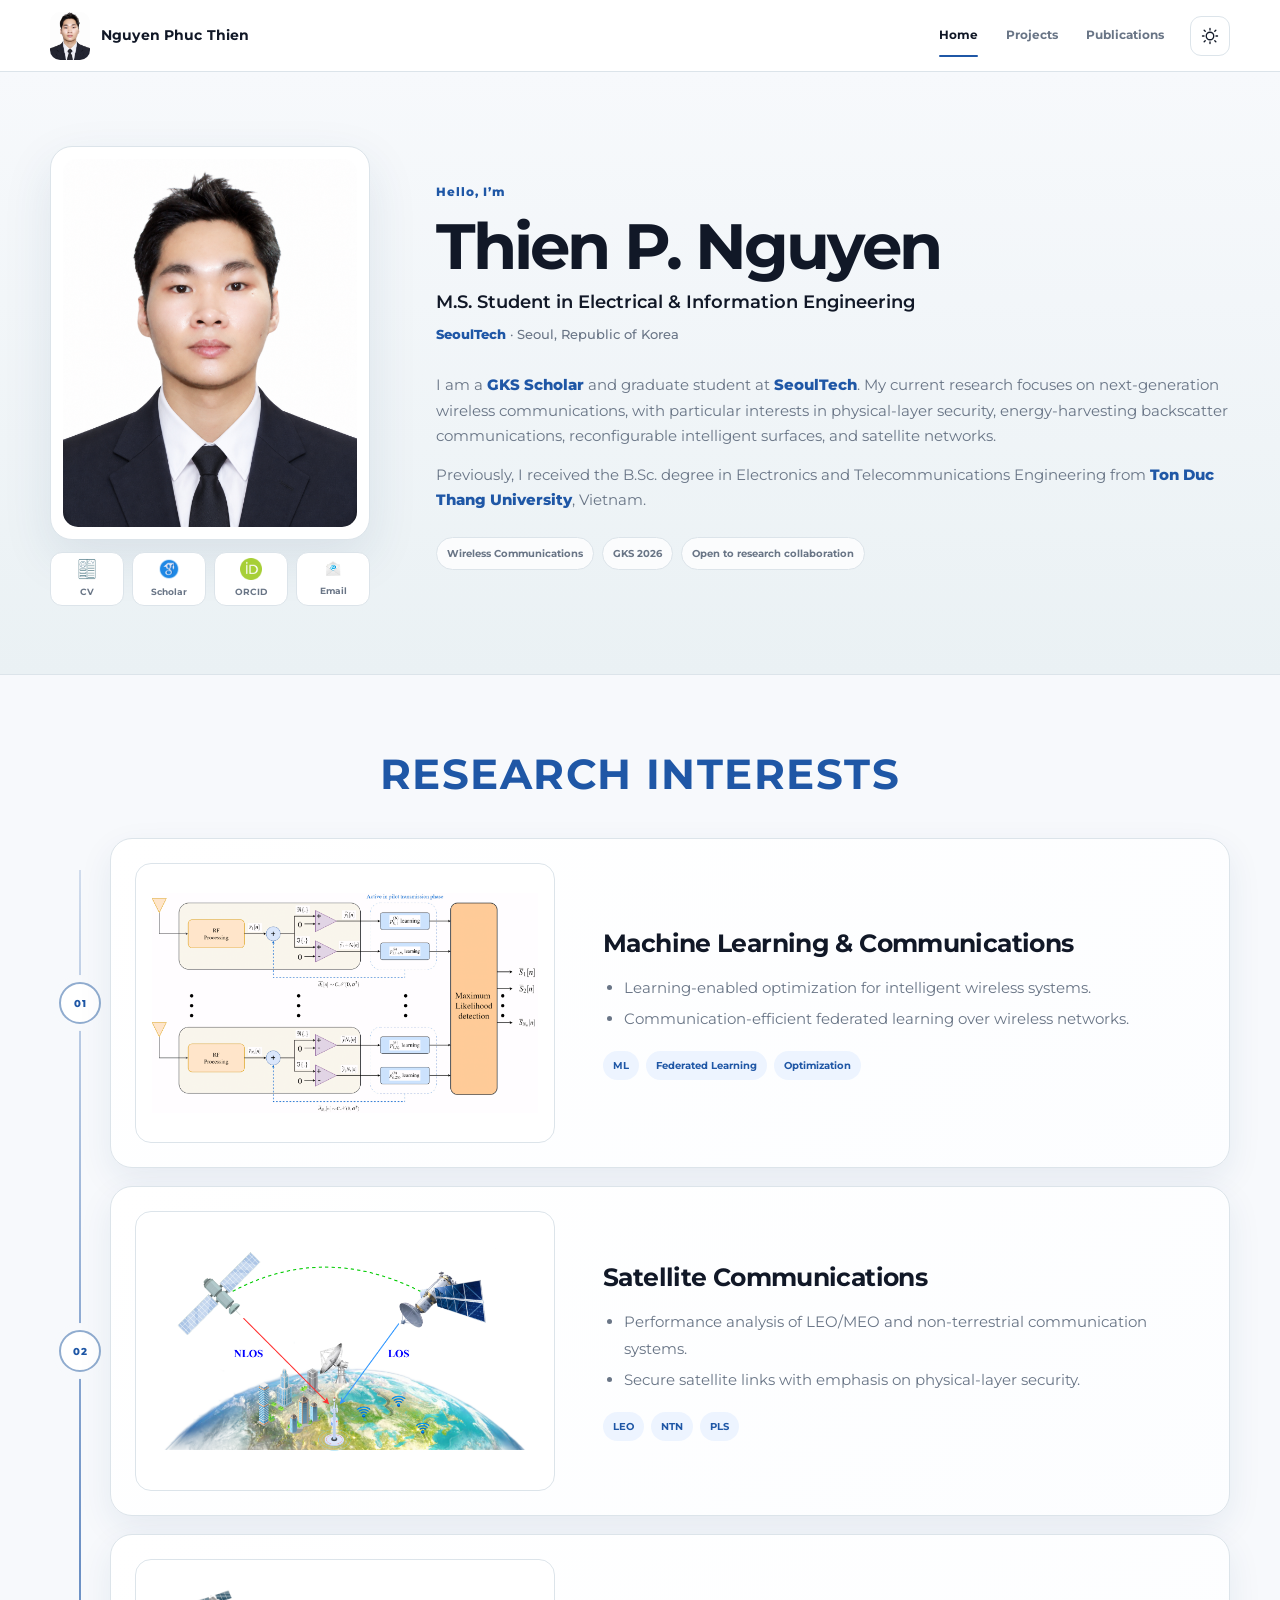
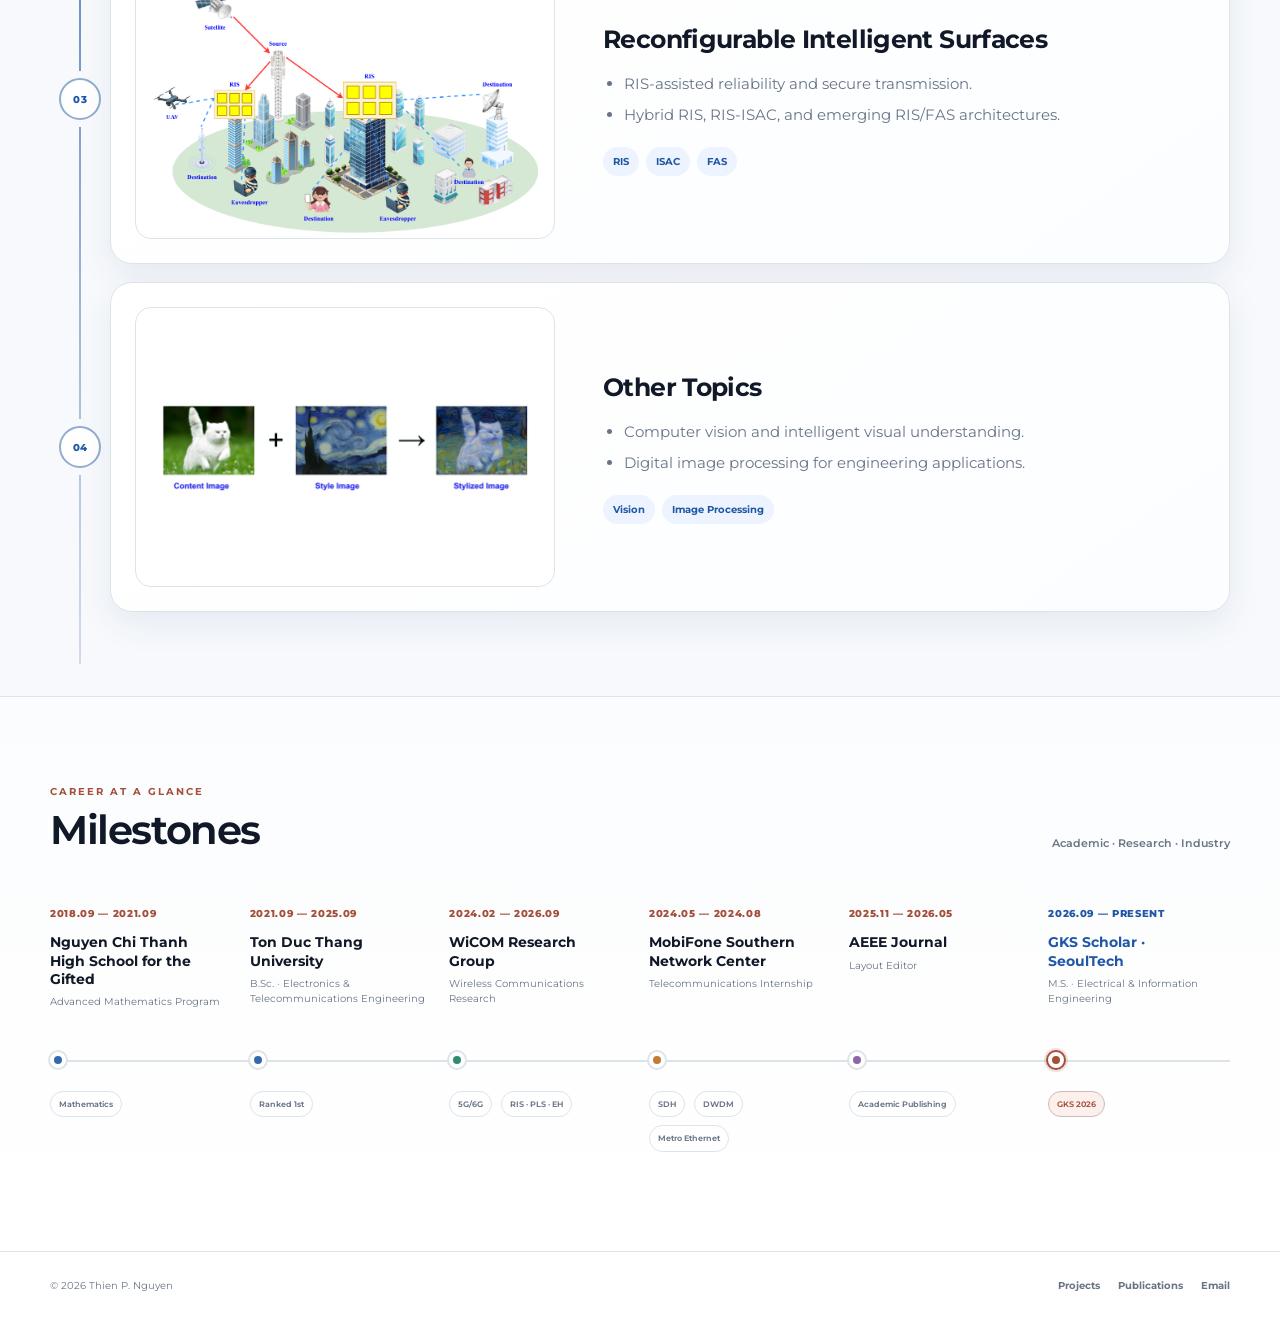
==== commit 3ae62aa3: "Remove milestone detail chips" ====
--- a/index.html
+++ b/index.html
@@ -200,7 +200,6 @@
             <div class="milestone-dot"></div>
             <div class="milestone-chips">
               <span>Ranked 1st</span>
-              <span>RIS Thesis · 9.1/10</span>
             </div>
           </article>
 
@@ -250,7 +249,6 @@
             <div class="milestone-dot"></div>
             <div class="milestone-chips">
               <span>GKS 2026</span>
-              <span>SeoulTech</span>
             </div>
           </article>
         </div>
--- a/assets/css/home.css
+++ b/assets/css/home.css
@@ -10,7 +10,9 @@
   --green:#26a269;
   --shadow:0 18px 50px rgba(31,68,110,.10);
   --card-shadow:0 12px 34px rgba(31,68,110,.08);
-  --card-shadow-hover:0 24px 54px rgba(31,68,110,.16);\n  --warm:#a54f3b;\n  --warm-soft:#fbf0ec;
+  --card-shadow-hover:0 24px 54px rgba(31,68,110,.16);
+  --warm:#a54f3b;
+  --warm-soft:#fbf0ec;
   --width:1180px;
 }
 *{box-sizing:border-box}
@@ -403,11 +405,11 @@
 .section-heading{padding:76px 20px 40px;text-align:center}
 .research-title h2{
   margin:0;
-  color:var(--text);
+  color:var(--blue);
   font-size:clamp(29px,3.25vw,42px);
-  letter-spacing:.055em;
+  letter-spacing:.035em;
   line-height:1.15;
-  font-weight:600;
+  font-weight:700;
 }
 
 .research-list{
@@ -658,3 +660,66 @@
   .research-title h2{font-size:24px;letter-spacing:.035em}
   .research-visual{height:215px}
 }
+
+
+/* v7 milestone ordering + research heading refinement */
+.journey-head h2{
+  font-weight:650;
+}
+.journey-track{
+  gap:18px;
+}
+.milestone-date{
+  white-space:nowrap;
+  font-size:9.5px;
+}
+.milestone h3{
+  font-size:13.5px;
+}
+.milestone p{
+  font-size:9.8px;
+}
+.milestone-dot{
+  background:#8a929a;
+}
+.milestone.education .milestone-dot{
+  background:#3569ae;
+}
+.milestone.research .milestone-dot{
+  background:#2e8b74;
+}
+.milestone.industry .milestone-dot{
+  background:#c47b32;
+}
+.milestone.publishing .milestone-dot{
+  background:#8b67a8;
+}
+.milestone.current .milestone-dot{
+  background:var(--warm);
+}
+.milestone:hover .milestone-dot{
+  background:var(--warm);
+}
+.milestone-chip,.milestone-chips span{
+  font-size:8.3px;
+}
+.milestone.current h3{
+  color:var(--blue);
+}
+.milestone.current .milestone-date{
+  color:var(--blue);
+}
+body.dark-mode .research-title h2{
+  color:var(--blue);
+}
+@media(max-width:1200px){
+  .journey-track{
+    gap:14px;
+  }
+  .milestone h3{
+    font-size:12.5px;
+  }
+  .milestone p{
+    font-size:9.3px;
+  }
+}
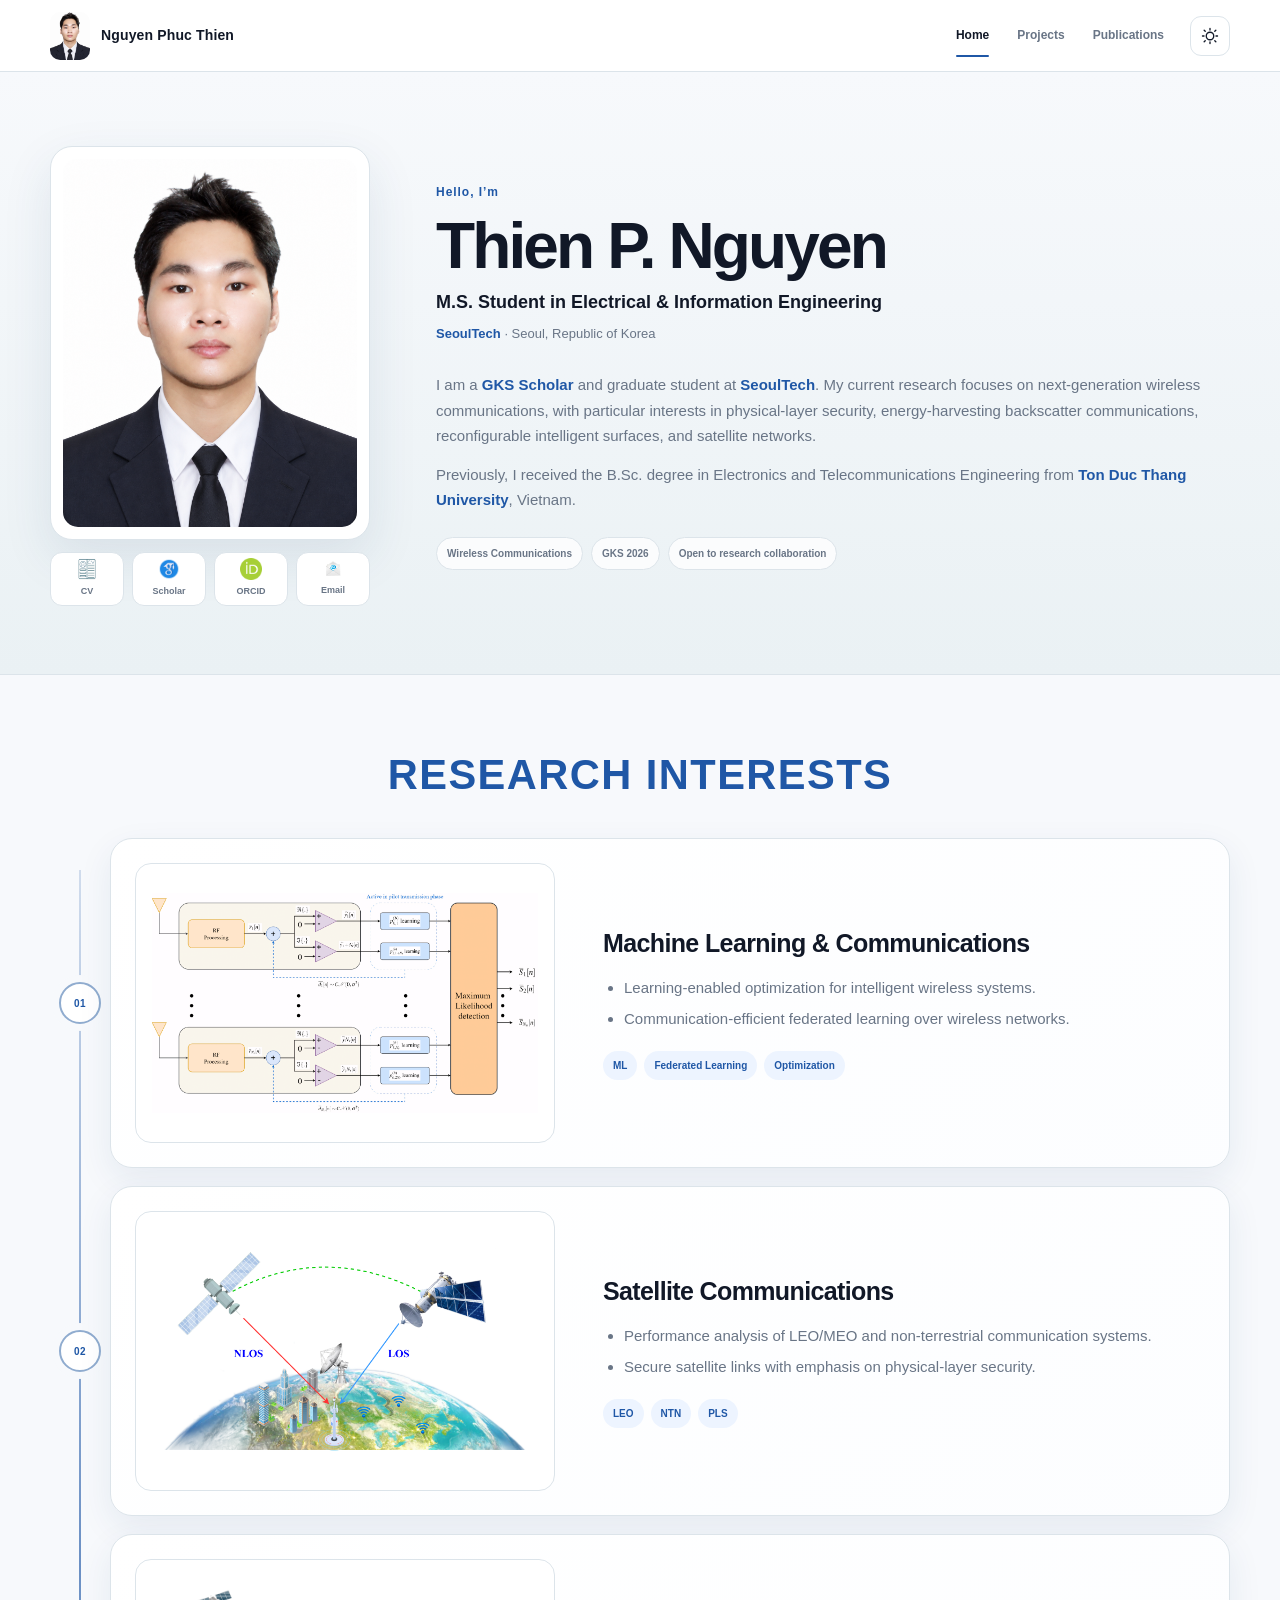
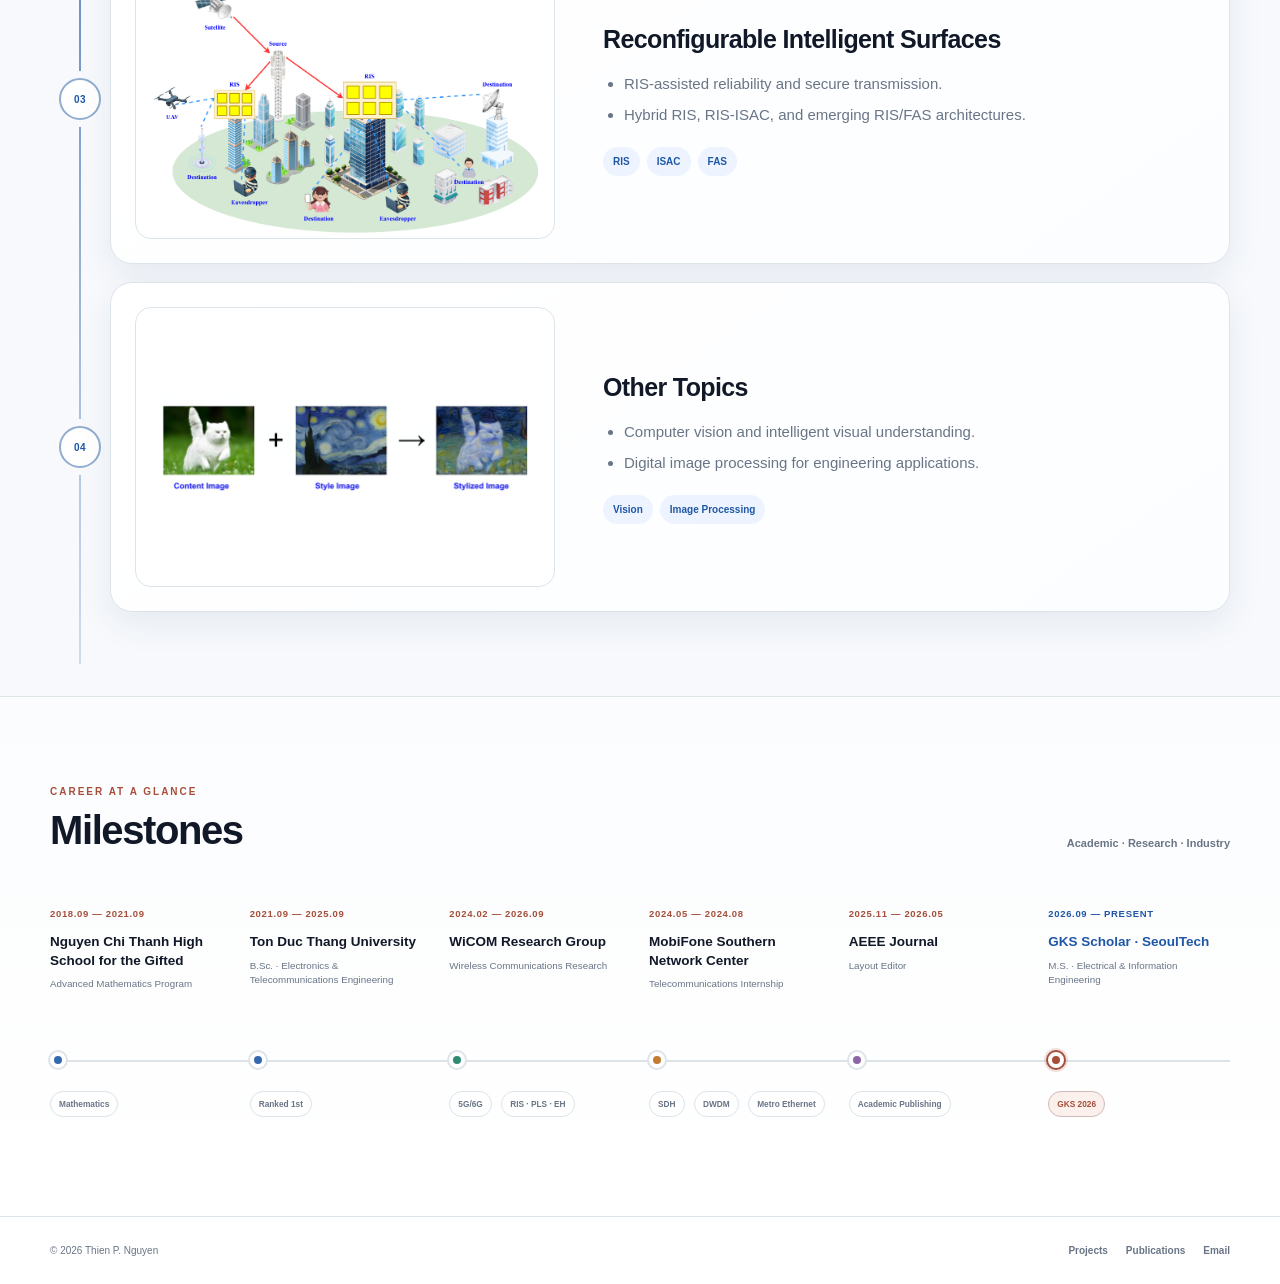
==== commit ddf5e069: "Harden all static pages with a same-origin script policy" ====
--- a/index.html
+++ b/index.html
@@ -2,6 +2,7 @@
 <html lang="en">
 <head>
   <meta charset="UTF-8">
+<meta http-equiv="Content-Security-Policy" content="default-src 'self'; script-src 'self'; style-src 'self' 'unsafe-inline' https://fonts.googleapis.com; font-src 'self' https://fonts.gstatic.com; img-src 'self' data:; connect-src 'self'; object-src 'none'; base-uri 'none'; form-action 'none'; frame-src 'none'; media-src 'self'; upgrade-insecure-requests">
   <meta name="viewport" content="width=device-width,initial-scale=1.0">
   <title>Thien P. Nguyen | Academic Homepage</title>
   <meta name="description" content="Academic homepage of Thien P. Nguyen — GKS scholar and graduate student at SeoulTech working on wireless communications.">
